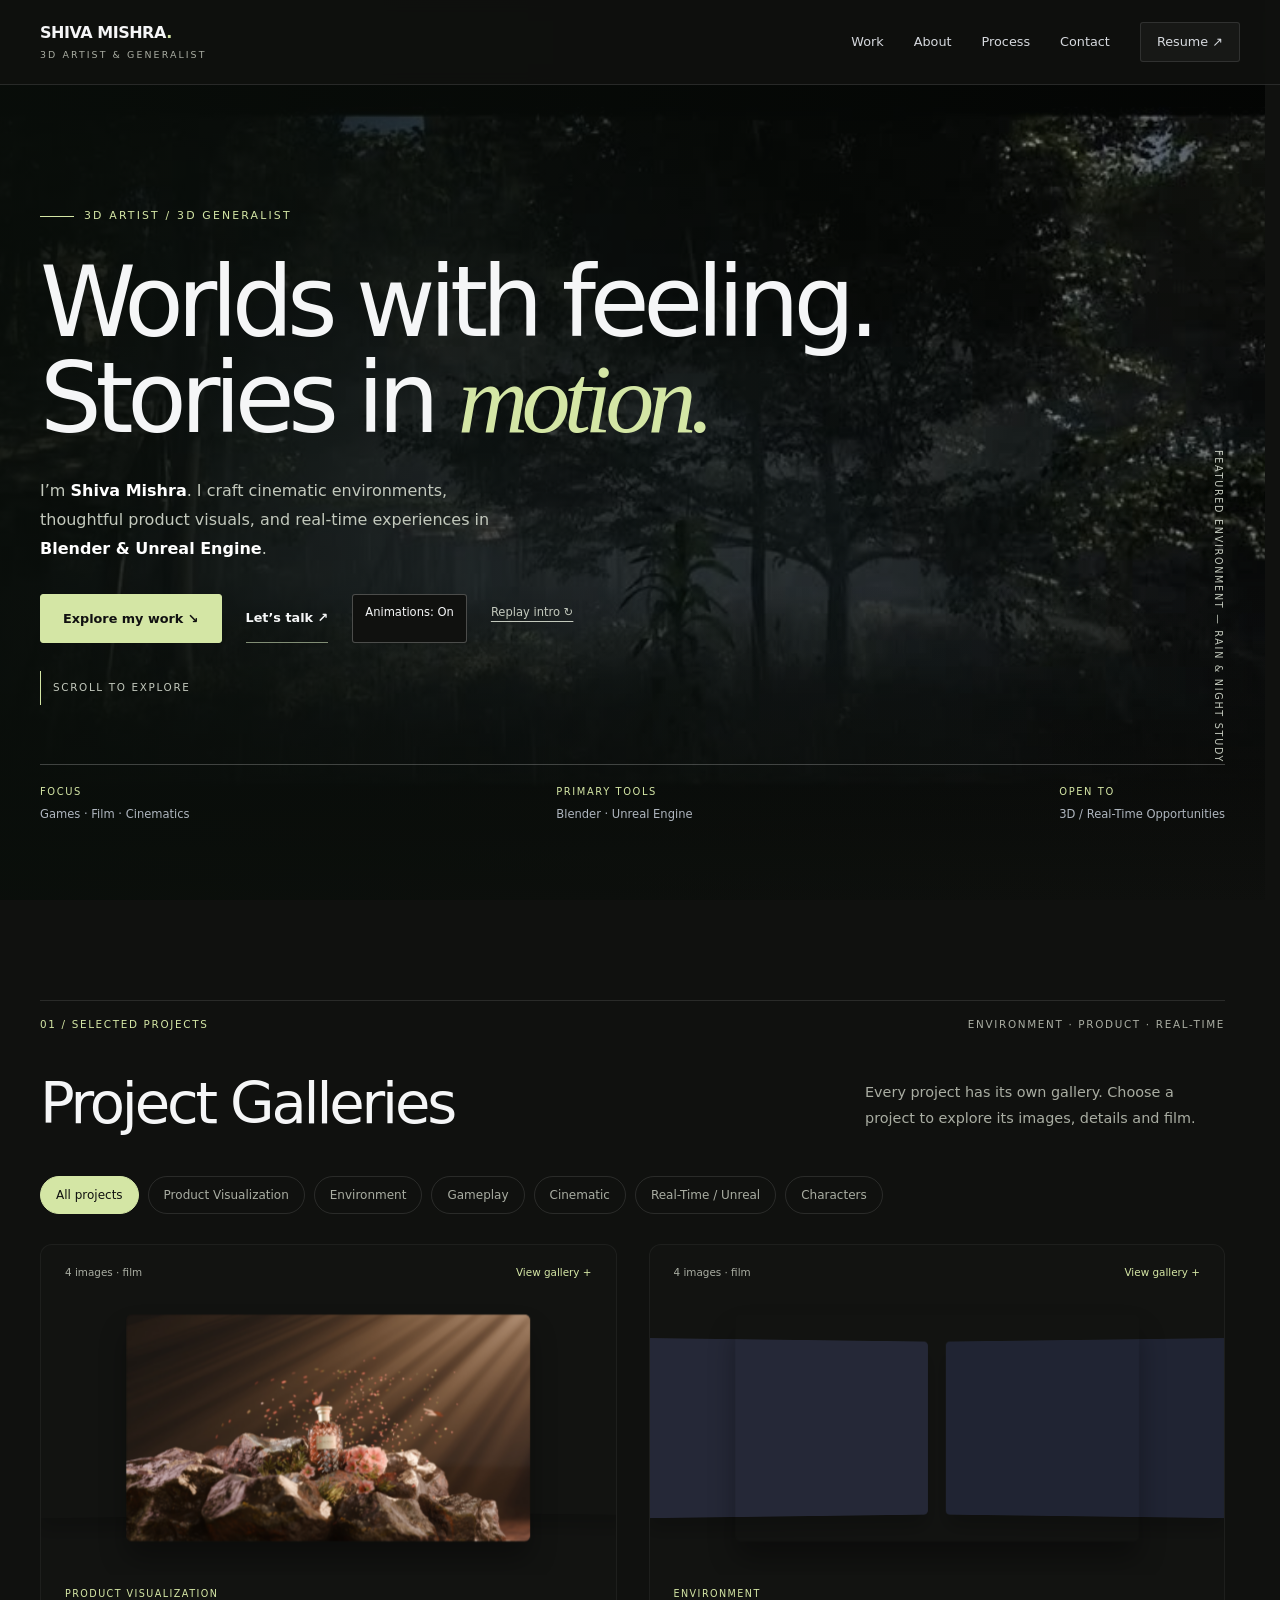
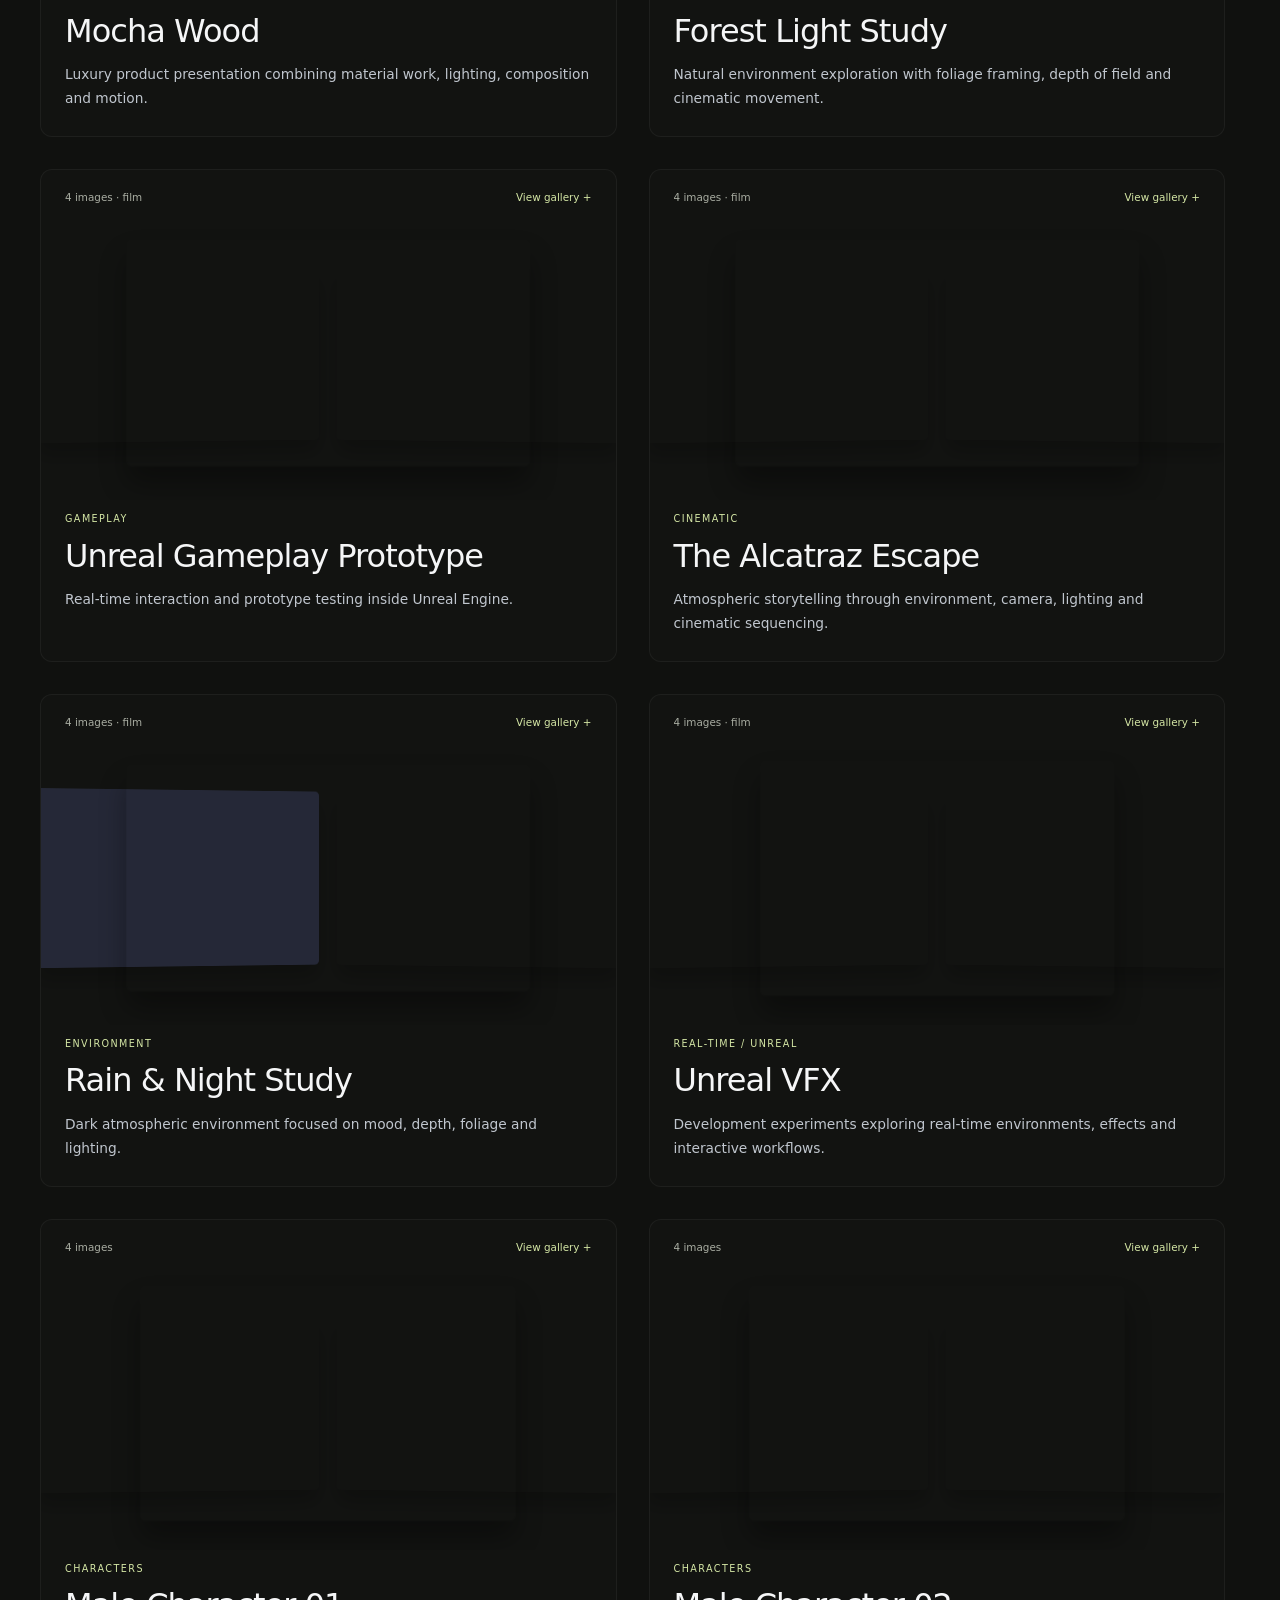
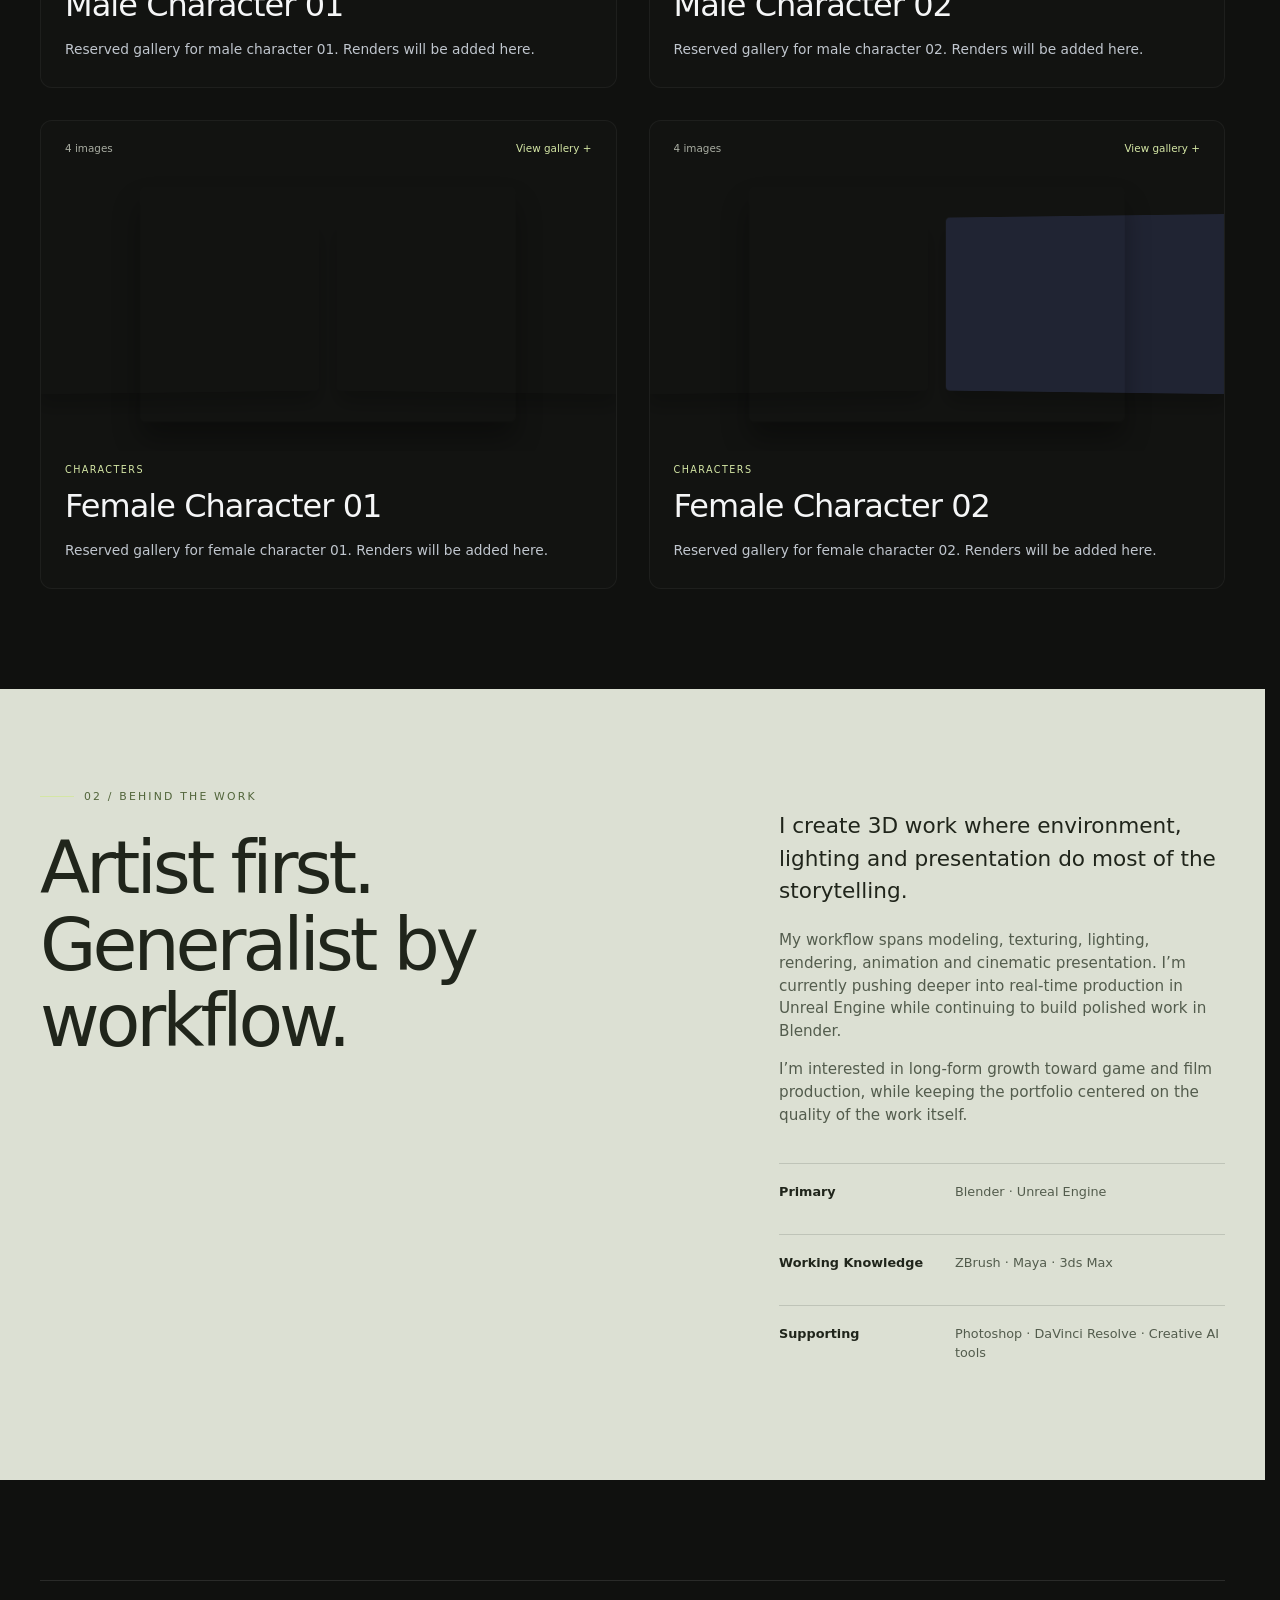
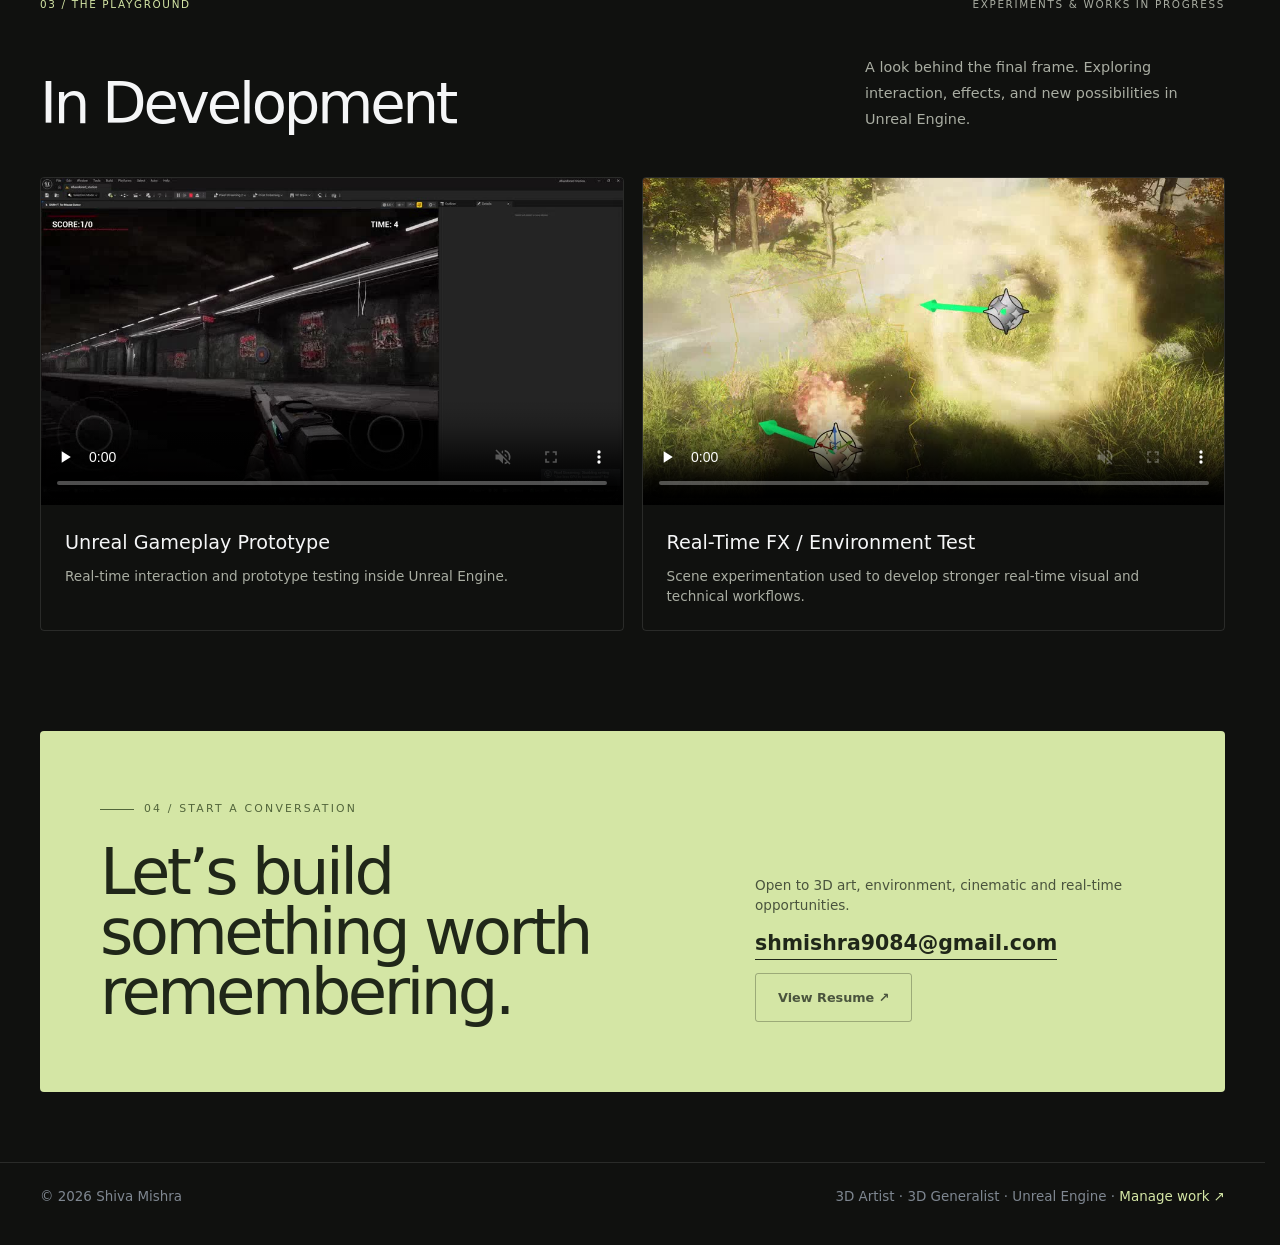
==== index.html @ aa602148 "Open galleries in centered animated overlays with borderless cover flow" ====
<!doctype html>
<html lang="en">
<head>
  <meta charset="utf-8" />
  <meta name="viewport" content="width=device-width, initial-scale=1" />
  <meta name="description" content="Shiva Mishra — 3D Artist & 3D Generalist. Environments, cinematics, product visualization and real-time 3D." />
  <title>Shiva Mishra — 3D Artist & 3D Generalist</title>
  <link rel="stylesheet" href="orbit-carousel.css">
  <link rel="stylesheet" href="portfolio-refinements.css">
  <style>
    :root{
      --bg:#08090b; --panel:#101216; --panel2:#15181d; --text:#f5f6f7; --muted:#9ca4ae;
      --line:rgba(255,255,255,.11); --accent:#d7ff62; --shadow:0 24px 80px rgba(0,0,0,.38);
      --max:1240px;
    }
    *{box-sizing:border-box} html{scroll-behavior:smooth} body{margin:0;background:var(--bg);color:var(--text);font-family:Inter,ui-sans-serif,system-ui,-apple-system,BlinkMacSystemFont,"Segoe UI",sans-serif;line-height:1.5}
    a{color:inherit;text-decoration:none} img,video{display:block;width:100%} button{font:inherit}
    .wrap{width:min(calc(100% - 40px),var(--max));margin-inline:auto}
    .nav{position:fixed;z-index:50;inset:0 0 auto 0;background:linear-gradient(to bottom,rgba(5,6,8,.82),rgba(5,6,8,.15),transparent);backdrop-filter:blur(8px)}
    .nav-inner{height:78px;display:flex;align-items:center;justify-content:space-between}.brand{font-weight:800;letter-spacing:.08em;font-size:.9rem}.brand span{color:var(--accent)}
    .nav-links{display:flex;gap:24px;align-items:center;color:#d6d9de;font-size:.9rem}.nav-links a:hover{color:#fff}.resume-link{padding:10px 14px;border:1px solid var(--line);border-radius:999px;background:rgba(255,255,255,.04)}
    .hero{position:relative;min-height:100svh;display:grid;align-items:end;overflow:hidden;background:#050608}
    .hero video{position:absolute;inset:0;width:100%;height:100%;object-fit:cover;opacity:.72;filter:saturate(.8) contrast(1.08)}
    .hero:after{content:"";position:absolute;inset:0;background:linear-gradient(90deg,rgba(4,5,7,.88) 0%,rgba(4,5,7,.58) 38%,rgba(4,5,7,.14) 72%),linear-gradient(0deg,#08090b 0%,transparent 42%)}
    .hero-content{position:relative;z-index:2;padding:180px 0 86px;max-width:820px}.eyebrow{display:flex;align-items:center;gap:10px;text-transform:uppercase;letter-spacing:.16em;font-size:.78rem;color:#d8dde3}.eyebrow:before{content:"";width:34px;height:1px;background:var(--accent)}
    h1{font-size:clamp(3.2rem,8.2vw,7.6rem);line-height:.88;letter-spacing:-.055em;margin:24px 0 28px;font-weight:850}.hero .sub{font-size:clamp(1.05rem,2vw,1.35rem);max-width:700px;color:#c4c9d0}.hero .sub strong{color:#fff}
    .hero-actions{display:flex;flex-wrap:wrap;gap:12px;margin-top:34px}.btn{display:inline-flex;align-items:center;justify-content:center;gap:10px;padding:13px 17px;border-radius:999px;border:1px solid var(--line);background:rgba(255,255,255,.05);font-weight:650}.btn.primary{background:var(--accent);color:#111;border-color:var(--accent)}
    .hero-meta{display:flex;gap:26px;flex-wrap:wrap;margin-top:40px;color:#aeb5be;font-size:.88rem}.hero-meta b{display:block;color:#fff;font-size:.98rem;margin-bottom:3px}
    section{padding:110px 0}.section-head{display:flex;align-items:end;justify-content:space-between;gap:28px;margin-bottom:34px}.section-head h2{font-size:clamp(2.2rem,5vw,4.2rem);letter-spacing:-.045em;margin:0;line-height:1}.section-head p{max-width:520px;color:var(--muted);margin:0}
    .grid{display:grid;grid-template-columns:repeat(12,1fr);gap:18px}.project{position:relative;overflow:hidden;border-radius:22px;background:var(--panel);border:1px solid var(--line);box-shadow:var(--shadow);min-height:420px}.project.large{grid-column:span 7}.project.small{grid-column:span 5}.project.half{grid-column:span 6}
    .project .media{position:absolute;inset:0}.project .media video,.project .media img{height:100%;object-fit:cover;transition:transform .6s ease,filter .5s ease}.project:hover .media video,.project:hover .media img{transform:scale(1.025)}
    .project:after{content:"";position:absolute;inset:0;background:linear-gradient(0deg,rgba(3,4,6,.94) 0%,rgba(3,4,6,.38) 46%,rgba(3,4,6,.02) 75%)}
    .project-copy{position:absolute;z-index:2;inset:auto 24px 22px}.tag{display:inline-flex;padding:7px 10px;border:1px solid rgba(255,255,255,.2);border-radius:999px;background:rgba(0,0,0,.28);backdrop-filter:blur(8px);font-size:.74rem;text-transform:uppercase;letter-spacing:.1em;color:#e8ebef}.project h3{font-size:clamp(1.5rem,2.6vw,2.2rem);margin:12px 0 5px;letter-spacing:-.03em}.project p{margin:0;color:#c0c6ce;font-size:.92rem;max-width:580px}
    .about{display:grid;grid-template-columns:1.2fr .8fr;gap:70px;align-items:start}.about h2{font-size:clamp(2.7rem,6vw,5.8rem);letter-spacing:-.055em;line-height:.92;margin:0}.about-copy{color:#b7bec7;font-size:1.08rem}.about-copy p:first-child{color:#fff;font-size:1.28rem}
    .tool-groups{margin-top:36px;display:grid;gap:15px}.tool-row{padding:18px 0;border-top:1px solid var(--line);display:grid;grid-template-columns:160px 1fr;gap:16px}.tool-row b{color:#fff}.tool-row span{color:#9da5af}
    .process{background:var(--panel);border-block:1px solid var(--line)}.process-grid{display:grid;grid-template-columns:1fr 1fr;gap:18px}.process-card{border:1px solid var(--line);border-radius:20px;overflow:hidden;background:#0b0d10}.process-card video{aspect-ratio:16/9;object-fit:cover}.process-body{padding:22px}.process-body h3{margin:0 0 8px;font-size:1.35rem}.process-body p{margin:0;color:var(--muted)}
    .contact{padding-bottom:70px}.contact-box{border:1px solid var(--line);border-radius:28px;padding:clamp(28px,6vw,70px);background:radial-gradient(circle at 90% 15%,rgba(215,255,98,.13),transparent 28%),var(--panel);display:grid;grid-template-columns:1.2fr .8fr;gap:40px;align-items:end}.contact h2{font-size:clamp(2.8rem,6vw,5.7rem);letter-spacing:-.055em;line-height:.94;margin:0}.contact-right{display:flex;flex-direction:column;align-items:flex-start;gap:13px;color:#c1c7cf}.email{font-size:clamp(1.1rem,2vw,1.45rem);font-weight:700;color:#fff;border-bottom:1px solid var(--accent)}
    footer{border-top:1px solid var(--line);padding:24px 0 38px;color:#7f8791;font-size:.84rem}.footer-inner{display:flex;justify-content:space-between;gap:20px;flex-wrap:wrap}
    .modal{position:fixed;z-index:100;inset:0;background:rgba(0,0,0,.9);display:none;align-items:center;justify-content:center;padding:26px}.modal.open{display:flex}.modal-shell{width:min(1100px,100%);background:#0b0d10;border:1px solid var(--line);border-radius:20px;overflow:hidden;box-shadow:var(--shadow)}.modal video{max-height:72vh;background:#000}.modal-bar{padding:14px 16px;display:flex;justify-content:space-between;align-items:center}.close{border:0;background:#1a1d22;color:#fff;padding:9px 13px;border-radius:999px;cursor:pointer}
    @media(max-width:900px){.nav-links a:not(.resume-link){display:none}.project.large,.project.small,.project.half{grid-column:span 12}.project{min-height:360px}.about,.contact-box,.process-grid{grid-template-columns:1fr}.tool-row{grid-template-columns:1fr;gap:5px}.hero-content{padding-bottom:62px}.section-head{align-items:start;flex-direction:column}.contact-right{align-items:flex-start}}
    @media(max-width:560px){.wrap{width:min(calc(100% - 24px),var(--max))}.nav-inner{height:66px}.hero-content{padding-top:140px}.hero-actions{flex-direction:column;align-items:stretch}.btn{width:100%}section{padding:82px 0}.project{min-height:320px}.project-copy{inset:auto 18px 18px}.hero-meta{gap:18px}}
    @media(prefers-reduced-motion:reduce){html:not([data-motion="on"]){scroll-behavior:auto}html:not([data-motion="on"]) .project .media video,html:not([data-motion="on"]) .project .media img{transition:none}}

    /* Cinematic portfolio: generous type, framed imagery, quiet detail. */
    :root{--bg:#10110f;--panel:#191b17;--muted:#a9ada2;--accent:#d4e6a5;--max:1320px}
    ::selection{background:var(--accent);color:var(--bg)}
    :focus-visible{outline:2px solid var(--accent);outline-offset:6px}
    section,header{scroll-margin-top:90px}
    .wrap{width:min(calc(100% - 80px),var(--max))}
    .nav{background:rgba(16,17,15,.9);border-bottom:1px solid var(--line)}
    .nav-inner{height:84px}.brand{font-size:1rem;letter-spacing:-.03em}.brand small{display:block;font-size:.59rem;font-weight:400;letter-spacing:.22em;color:var(--muted);margin-top:3px}
    .nav-links{font-size:.8rem;gap:30px}.resume-link{border-radius:3px;padding:9px 16px}
    .hero{min-height:850px;height:100svh;max-height:1150px;align-items:center;background:#151b16}
    .hero>video{opacity:.85;object-position:60% center;filter:saturate(.65)}
    .hero:after{background:linear-gradient(90deg,rgba(9,14,10,.86),rgba(9,14,10,.45) 55%,rgba(9,14,10,.08)),linear-gradient(0deg,rgba(16,17,15,.92),transparent 35%)}
    .hero-content{max-width:var(--max);padding:160px 0 140px}.eyebrow{font-size:.68rem;letter-spacing:.2em;color:var(--accent)}
    h1{font-size:clamp(4rem,7.6vw,7.6rem);font-weight:500;line-height:.99;letter-spacing:-.065em;max-width:960px;margin:30px 0}
    h1 em{font-family:Georgia,serif;font-weight:400;color:var(--accent);letter-spacing:-.065em}
    .hero .sub{font-size:1rem;max-width:450px;line-height:1.8;color:#c3c9bd}
    .hero-actions{margin-top:30px;gap:24px}.btn{border-radius:3px;font-size:.8rem;padding:14px 22px;transition:background .2s,transform .2s}.btn:hover{transform:translateY(-2px);background:#30372a}.btn.primary:hover{background:#e4f4bf}
    .hero-actions .btn:not(.primary){border:0;background:transparent;padding-inline:0;border-bottom:1px solid #818d75;border-radius:0}
    .hero-meta{position:absolute;bottom:28px;left:0;right:0;border-top:1px solid rgba(255,255,255,.22);padding-top:20px;justify-content:space-between;font-size:.72rem}.hero-meta b{font-size:.62rem;text-transform:uppercase;letter-spacing:.16em;font-weight:400;color:var(--accent);margin-bottom:7px}
    .hero-caption{position:absolute;right:40px;top:50%;z-index:2;writing-mode:vertical-rl;font-size:.6rem;letter-spacing:.18em;color:#c3c9bd;text-transform:uppercase}
    .section-label{display:flex;justify-content:space-between;border-top:1px solid var(--line);padding-top:16px;margin-bottom:42px;font-size:.65rem;letter-spacing:.16em;text-transform:uppercase;color:var(--muted)}
    .section-label span:first-child{color:var(--accent)}
    section{padding:100px 0}.section-head{margin-bottom:44px}.section-head h2{font-size:clamp(2.5rem,4.5vw,4.4rem);font-weight:400;letter-spacing:-.055em}.section-head p{max-width:360px;font-size:.9rem;line-height:1.8}
    .grid{gap:42px 24px}.project{min-height:460px;border:0;border-radius:4px;box-shadow:none;cursor:pointer}.project.half{min-height:400px}
    .project:after{background:linear-gradient(0deg,rgba(5,8,5,.94),rgba(5,8,5,.18) 45%,transparent 75%)}
    .project .media img,.project .media video{transition:transform .7s}.project:hover .media img,.project:hover .media video{transform:scale(1.045)}
    .project-copy{inset:auto 28px 26px}.tag{border:0;border-radius:0;padding:0;background:none;backdrop-filter:none;color:var(--accent);font-size:.6rem;letter-spacing:.15em}.project h3{font-weight:450;font-size:1.85rem;margin-top:9px}.project p{font-size:.8rem;line-height:1.7;max-width:440px}
    .project-watch{position:absolute;z-index:3;top:22px;right:22px;display:flex;align-items:center;gap:9px;font-size:.65rem;background:rgba(10,15,10,.65);border:1px solid #ffffff40;padding:9px 13px;border-radius:30px;backdrop-filter:blur(12px)}
    .project:hover .project-watch{background:var(--accent);color:#151b12}
    #about{background:#dce0d3;color:#20251b}#about .eyebrow{color:#52653b}#about .about h2{font-weight:400;font-size:clamp(3rem,5.7vw,5.6rem);line-height:1.05;margin-top:25px}#about .about-copy{color:#535c4d;font-size:.95rem}#about .about-copy p:first-child{color:#20251b;font-size:1.35rem}#about .tool-row{border-color:#20251b26}#about .tool-row b{color:#20251b;font-size:.8rem}#about .tool-row span{color:#535c4d;font-size:.8rem}
    .process{background:var(--bg);border:0}.process-card{border-radius:4px;background:transparent}.process-body{padding:24px}.process-body h3{font-weight:450;font-size:1.2rem}.process-body p{font-size:.85rem}
    .contact{padding-top:0}.contact-box{border-radius:4px;padding:70px 60px;background:var(--accent);color:#202719;border:0}.contact .eyebrow{color:#52653b}.contact .eyebrow:before{background:#52653b}.contact h2{font-weight:400;font-size:clamp(2.6rem,5vw,5rem);margin-top:24px}.contact-right{color:#4a543d;font-size:.85rem}.email{color:#202719;border-bottom-color:#202719;font-size:clamp(1rem,1.6vw,1.3rem);overflow-wrap:anywhere}.contact .btn{border-color:#20271950;background:transparent}.contact .btn:hover{background:#20271910}
    .modal-shell{border-radius:5px}.close{border-radius:3px}.modal-bar{gap:20px}.modal-bar strong{font-size:.85rem}
    @media(max-width:900px){.wrap{width:calc(100% - 40px)}.hero{min-height:820px}.hero-content{padding-top:140px}.hero-caption{right:12px}.hero-meta{gap:20px}.project{min-height:440px}.about{gap:35px}.contact-box{padding:40px}.contact-right{gap:20px}}
    @media(max-width:560px){.nav-inner{height:72px}.nav-links{gap:12px}.nav-links a[href="#work"]{display:block}.nav-links .resume-link{padding:8px 12px}.hero{min-height:850px;max-height:none;height:auto}.hero-content{padding:150px 0 220px}h1{font-size:clamp(3.3rem,14vw,4.8rem)}.hero .sub{font-size:.9rem}.hero-actions{flex-direction:row;align-items:center;gap:18px}.hero-actions .btn{width:auto}.hero-meta{bottom:28px;display:grid;grid-template-columns:1fr 1fr;gap:18px}.hero-meta div:last-child{grid-column:span 2}.hero-caption{display:none}section{padding:70px 0}.section-label{margin-bottom:28px;font-size:.58rem}.project,.project.half{min-height:380px}.project-copy{inset:auto 20px 20px}.project h3{font-size:1.6rem}.project-watch{top:16px;right:16px}.grid{gap:22px}.contact-box{padding:32px 24px}.tool-row{grid-template-columns:1fr}.modal{padding:12px}}
    @media(prefers-reduced-motion:reduce){html:not([data-motion="on"]) *,html:not([data-motion="on"]) *:before,html:not([data-motion="on"]) *:after{scroll-behavior:auto!important;transition:none!important;animation:none!important}}
    .menu-toggle{display:none;background:transparent;border:1px solid var(--line);color:var(--text);padding:9px 13px;border-radius:3px;cursor:pointer;font-size:.75rem}
    .skip-link{position:fixed;top:10px;left:20px;z-index:200;transform:translateY(-160%);background:var(--accent);color:#151b12;padding:12px 18px}.skip-link:focus{transform:translateY(0)}
    .nav-links a[aria-current="location"]{color:var(--accent)}
    @media(max-width:900px){.menu-toggle{display:block}.nav-links{display:none;position:absolute;top:100%;left:0;right:0;background:var(--bg);padding:24px 20px;border-bottom:1px solid var(--line);flex-direction:column;align-items:stretch;gap:0}.nav-links.is-open{display:flex}.nav-links a,.nav-links a:not(.resume-link){display:block;padding:14px 0}.nav-links .resume-link{margin-top:12px;padding:12px;text-align:center}}
    /* Motion uses only opacity and transforms; content remains visible without JavaScript. */
    .project-watch{transition:background .25s,color .25s,transform .25s}
    .project:focus-visible .project-watch{background:var(--accent);color:#151b12}
    .project:focus-visible .media img,.project:focus-visible .media video{transform:scale(1.045)}
    .btn:active{transform:translateY(0) scale(.98)}
    @media(hover:hover) and (prefers-reduced-motion:no-preference){
      .project:hover .project-watch{transform:translateY(-3px)}
      .resume-link{transition:background .2s,border-color .2s}
      .resume-link:hover{background:#d4e6a51a;border-color:var(--accent)}
    }
    @media(prefers-reduced-motion:reduce){
      html:not([data-motion="on"]) .btn:hover,html:not([data-motion="on"]) .btn:active,html:not([data-motion="on"]) .project:hover .media img,html:not([data-motion="on"]) .project:hover .media video,
      html:not([data-motion="on"]) .project:focus-visible .media img,html:not([data-motion="on"]) .project:focus-visible .media video{transform:none}
    }
    .hero-line{display:block}
    .replay-intro{display:none;background:none;border:0;color:#c3c9bd;font:inherit;font-size:.72rem;cursor:pointer;padding:10px 0;text-decoration:underline;text-underline-offset:5px}
    .scroll-cue{display:inline-flex;align-items:center;gap:12px;margin-top:28px;font-size:.65rem;letter-spacing:.16em;text-transform:uppercase;color:#c3c9bd}
    .scroll-track{width:1px;height:34px;overflow:hidden;background:#ffffff30;position:relative}
    .scroll-track:after{content:"";position:absolute;inset:0;background:var(--accent);transform-origin:top}
    @keyframes scroll-flow{0%{transform:translateY(-100%)}60%,100%{transform:translateY(100%)}}
    html[data-motion="on"] .replay-intro.is-ready{display:inline-flex}html[data-motion="on"] .scroll-track:after{animation:scroll-flow 2s cubic-bezier(.65,0,.35,1) infinite}
    @media(max-width:560px){.hero-actions{row-gap:10px}.replay-intro{flex-basis:100%;text-align:left}.hero-content{padding-bottom:240px}}
    .motion-toggle{display:none;border:1px solid #ffffff40;border-radius:3px;background:#10110f;color:var(--text);padding:9px 12px;font:inherit;font-size:.72rem;cursor:pointer}
    .motion-toggle.is-ready{display:inline-flex}
    html[data-motion="off"] *,html[data-motion="off"] *:before,html[data-motion="off"] *:after{animation:none!important;transition:none!important;scroll-behavior:auto!important}
    html[data-motion="off"] .btn:hover,html[data-motion="off"] .btn:active,html[data-motion="off"] .project .media img,html[data-motion="off"] .project .media video{transform:none!important}
    .gallery-view[hidden],#modalVideo[hidden],.gallery-controls[hidden],.media-switch[hidden]{display:none!important}
    .gallery-frame{position:relative;aspect-ratio:16/10;max-height:65vh;background:#050705;overflow:hidden;touch-action:pan-y}
    .gallery-frame>img{height:100%;width:100%;object-fit:contain}
    .gallery-controls{display:flex;align-items:center;justify-content:space-between;gap:12px;padding:12px 16px;font-size:.8rem}
    .gallery-controls button,.media-switch{border:1px solid var(--line);background:#191e15;color:var(--text);border-radius:3px;padding:8px 12px;cursor:pointer}
    .gallery-thumbs{display:flex;gap:9px;overflow-x:auto;padding:0 16px 12px;max-width:100%}
    .gallery-thumbs button{flex-shrink:0;padding:2px;border:2px solid transparent;background:none;cursor:pointer;border-radius:3px}
    .gallery-thumbs button[aria-pressed="true"]{border-color:var(--accent)}
    .gallery-thumbs img{width:64px;height:45px;object-fit:cover}
    .project .media .slide-image{position:absolute;inset:0;height:100%;object-fit:cover}
    .gallery-badge{position:absolute;z-index:3;top:22px;left:22px;border:1px solid #ffffff40;border-radius:30px;background:#10150dbb;padding:8px 12px;font-size:.65rem;pointer-events:none}
    .project-watch{pointer-events:none}.studio-link{color:var(--accent)}
    .modal-bar>div{display:flex;gap:12px}.modal-shell{max-height:95svh;overflow:auto}
    @media(max-width:560px){.gallery-controls{gap:6px;padding:10px;font-size:.7rem}.gallery-controls button{padding:8px}.modal-bar{flex-wrap:wrap}.gallery-badge{left:16px;top:16px}}
    .project-category-filters{display:flex;gap:9px;flex-wrap:wrap;margin:0 0 30px}.project-category-filters[hidden]{display:none}.project-category-filters button{font:inherit;font-size:.75rem;cursor:pointer;background:transparent;color:var(--muted);padding:9px 15px;border:1px solid var(--line);border-radius:30px}.project-category-filters button[aria-pressed="true"]{background:var(--accent);color:var(--bg);border-color:var(--accent)}#work .project[hidden]{display:none!important}
    .project .media.project-preview-media{inset:14px 0 130px}.project-orbit-preview.orbit-stage{height:100%;width:100%;background:none;pointer-events:none;cursor:inherit}.project-orbit-preview .orbit-slide{height:85%;width:59%;border-radius:6px}.project .media .orbit-slide>img{object-fit:contain;transform:none!important}.project-orbit-preview .orbit-slide-caption{font-size:.6rem}.project:after{pointer-events:none}
    @media(max-width:560px){.project .media.project-preview-media{inset:12px 0 140px}.project-orbit-preview .orbit-slide{height:82%;width:60%}}
  </style>
</head>
<body>
  <a class="skip-link" href="#main">Skip to content</a>
  <nav class="nav">
    <div class="wrap nav-inner">
      <a class="brand" href="#top">SHIVA MISHRA<span>.</span><small>3D ARTIST & GENERALIST</small></a>
      <button class="menu-toggle" type="button" aria-expanded="false" aria-controls="navigation">Menu +</button>
      <div class="nav-links" id="navigation">
        <a href="#work">Work</a><a href="#about">About</a><a href="#process">Process</a><a href="#contact">Contact</a>
        <a class="resume-link" href="shiva-mishra-resume.pdf" target="_blank" rel="noopener">Resume ↗</a>
      </div>
    </div>
  </nav>

  <header class="hero" id="top">
    <video autoplay muted loop playsinline poster="assets/projects/environment/rain-night/render-01.jpg"><source src="assets/projects/environment/rain-night/film.mp4" type="video/mp4"></video>
    <div class="wrap hero-content">
      <div class="eyebrow">3D Artist / 3D Generalist</div>
      <h1><span class="hero-line">Worlds with feeling.</span><span class="hero-line">Stories in <em>motion.</em></span></h1>
      <p class="sub">I’m <strong>Shiva Mishra</strong>. I craft cinematic environments, thoughtful product visuals, and real-time experiences in <strong>Blender & Unreal Engine</strong>.</p>
      <div class="hero-actions">
        <a class="btn primary" href="#work">Explore my work ↘</a>
        <a class="btn" href="mailto:shmishra9084@gmail.com">Let’s talk ↗</a>
        <button class="motion-toggle" type="button" aria-pressed="false">Animations: Off</button>
        <button class="replay-intro" type="button" aria-label="Replay introduction animation">Replay intro ↻</button>
      </div>
      <a class="scroll-cue" href="#work"><span class="scroll-track" aria-hidden="true"></span>Scroll to explore</a>
      <div class="hero-meta">
        <div><b>Focus</b>Games · Film · Cinematics</div>
        <div><b>Primary Tools</b>Blender · Unreal Engine</div>
        <div><b>Open To</b>3D / Real-Time Opportunities</div>
      </div>
    </div>
    <span class="hero-caption">Featured environment — Rain & Night Study</span>
  </header>

  <main id="main">
    <section id="work">
      <div class="wrap">
        <div class="section-label"><span>01 / Selected projects</span><span>Environment · Product · Real-time</span></div>
        <div class="section-head"><h2>Project Galleries</h2><p>Every project has its own gallery. Choose a project to explore its images, details and film.</p></div>
        <nav class="project-category-filters" id="workCategoryFilters" aria-label="Filter project galleries" hidden></nav>
        <div class="grid">
          <a class="project small" href="gallery.html?project=project-2">
            <div class="media"><img loading="lazy" decoding="async" src="assets/projects/mocha-wood/render-01.jpg" alt="Mocha Wood perfume — hero product render"></div>
            <div class="project-copy"><span class="tag">Product Visualization</span><h3>Mocha Wood</h3><p>Luxury product presentation combining material work, lighting, composition and motion.</p></div>
          </a>
          <a class="project half" href="gallery.html?project=project-4">
            <div class="media"><img loading="lazy" decoding="async" src="assets/projects/environment/forest/render-01.jpg" alt="Forest Light Study"></div>
            <div class="project-copy"><span class="tag">Environment</span><h3>Forest Light Study</h3><p>Natural environment exploration with foliage framing, depth of field and cinematic movement.</p></div>
          </a>
          <a class="project half" href="gallery.html?project=gameplay-prototype">
            <div class="media"><img loading="lazy" decoding="async" src="assets/projects/gameplay/render-01.jpg" alt="Unreal gameplay prototype screenshot"></div>
            <div class="project-copy"><span class="tag">Gameplay</span><h3>Unreal Gameplay Prototype</h3><p>Real-time interaction and prototype testing inside Unreal Engine.</p></div>
          </a>
          <a class="project large" href="gallery.html?project=project-1">
            <div class="media"><img loading="lazy" decoding="async" src="assets/projects/environment/alcatraz/render-01.jpg" alt="The Alcatraz Escape"></div>
            <div class="project-copy"><span class="tag">Cinematic</span><h3>The Alcatraz Escape</h3><p>Atmospheric storytelling through environment, camera, lighting and cinematic sequencing.</p></div>
          </a>
          <a class="project half" href="gallery.html?project=project-3">
            <div class="media"><img loading="lazy" decoding="async" src="assets/projects/environment/rain-night/render-01.jpg" alt="Rain &amp; Night Study"></div>
            <div class="project-copy"><span class="tag">Environment</span><h3>Rain &amp; Night Study</h3><p>Dark atmospheric environment focused on mood, depth, foliage and lighting.</p></div>
          </a>
          <a class="project small" href="gallery.html?project=project-6">
            <div class="media"><img loading="lazy" decoding="async" src="assets/projects/unreal-vfx/render-01.jpg" alt="Real-Time Scene Tests"></div>
            <div class="project-copy"><span class="tag">Real-Time / Unreal</span><h3>Unreal VFX</h3><p>Development experiments exploring real-time environments, effects and interactive workflows.</p></div>
          </a>
          <a class="project half" href="gallery.html?project=male-character-01">
            <div class="media"><img loading="lazy" decoding="async" src="assets/projects/characters/male-01/render-01.png" alt="Male Character 01 — render slot 01"></div>
            <div class="project-copy"><span class="tag">Characters</span><h3>Male Character 01</h3><p>Reserved gallery for male character 01. Renders will be added here.</p></div>
          </a>
          <a class="project half" href="gallery.html?project=male-character-02">
            <div class="media"><img loading="lazy" decoding="async" src="assets/projects/characters/male-02/render-01.png" alt="Male Character 02 — render slot 01"></div>
            <div class="project-copy"><span class="tag">Characters</span><h3>Male Character 02</h3><p>Reserved gallery for male character 02. Renders will be added here.</p></div>
          </a>
          <a class="project half" href="gallery.html?project=female-character-01">
            <div class="media"><img loading="lazy" decoding="async" src="assets/projects/characters/female-01/render-01.png" alt="Female Character 01 — render slot 01"></div>
            <div class="project-copy"><span class="tag">Characters</span><h3>Female Character 01</h3><p>Reserved gallery for female character 01. Renders will be added here.</p></div>
          </a>
          <a class="project half" href="gallery.html?project=female-character-02">
            <div class="media"><img loading="lazy" decoding="async" src="assets/projects/characters/female-02/render-01.png" alt="Female Character 02 — render slot 01"></div>
            <div class="project-copy"><span class="tag">Characters</span><h3>Female Character 02</h3><p>Reserved gallery for female character 02. Renders will be added here.</p></div>
          </a>
        </div>
      </div>
    </section>

    <section id="about">
      <div class="wrap about">
        <div><div class="eyebrow">02 / Behind the work</div><h2>Artist first. Generalist by workflow.</h2></div>
        <div class="about-copy">
          <p>I create 3D work where environment, lighting and presentation do most of the storytelling.</p>
          <p>My workflow spans modeling, texturing, lighting, rendering, animation and cinematic presentation. I’m currently pushing deeper into real-time production in Unreal Engine while continuing to build polished work in Blender.</p>
          <p>I’m interested in long-form growth toward game and film production, while keeping the portfolio centered on the quality of the work itself.</p>
          <div class="tool-groups">
            <div class="tool-row"><b>Primary</b><span>Blender · Unreal Engine</span></div>
            <div class="tool-row"><b>Working Knowledge</b><span>ZBrush · Maya · 3ds Max</span></div>
            <div class="tool-row"><b>Supporting</b><span>Photoshop · DaVinci Resolve · Creative AI tools</span></div>
          </div>
        </div>
      </div>
    </section>

    <section class="process" id="process">
      <div class="wrap">
        <div class="section-label"><span>03 / The playground</span><span>Experiments & works in progress</span></div><div class="section-head"><h2>In Development</h2><p>A look behind the final frame. Exploring interaction, effects, and new possibilities in Unreal Engine.</p></div>
        <div class="process-grid">
          <article class="process-card"><video preload="none" controls muted playsinline poster="assets/projects/gameplay/render-01.jpg"><source src="assets/projects/gameplay/film.mp4"></video><div class="process-body"><h3>Unreal Gameplay Prototype</h3><p>Real-time interaction and prototype testing inside Unreal Engine.</p></div></article>
          <article class="process-card"><video preload="none" controls muted playsinline poster="assets/projects/unreal-vfx/render-01.jpg"><source src="assets/projects/unreal-vfx/film.mp4"></video><div class="process-body"><h3>Real-Time FX / Environment Test</h3><p>Scene experimentation used to develop stronger real-time visual and technical workflows.</p></div></article>
        </div>
      </div>
    </section>

    <section class="contact" id="contact">
      <div class="wrap contact-box">
        <div><div class="eyebrow">04 / Start a conversation</div><h2>Let’s build something worth remembering.</h2></div>
        <div class="contact-right"><span>Open to 3D art, environment, cinematic and real-time opportunities.</span><a class="email" href="mailto:shmishra9084@gmail.com">shmishra9084@gmail.com</a><a class="btn" href="shiva-mishra-resume.pdf" target="_blank" rel="noopener">View Resume ↗</a></div>
      </div>
    </section>
  </main>

  <footer><div class="wrap footer-inner"><span>© 2026 Shiva Mishra</span><span>3D Artist · 3D Generalist · Unreal Engine · <a class="studio-link" href="admin.html">Manage work ↗</a></span></div></footer>

  <dialog class="project-dialog" id="modal" aria-labelledby="modalTitle">
    <div class="dialog-shell">
      <header class="dialog-header"><div><span id="overlayCategory" class="eyebrow"></span><h2 id="modalTitle"></h2></div><div class="dialog-actions"><button id="overlayFilmToggle" type="button" hidden>Watch film</button><button id="closeModal" type="button" aria-label="Close project gallery">Close ✕</button></div></header>
      <div id="overlayDeck"></div>
      <div id="overlayFilm" class="overlay-film" hidden><video id="modalVideo" controls playsinline preload="none"></video></div>
      <p class="dialog-hint">Drag or swipe to explore · Arrow keys to move · Esc to close</p>
    </div>
  </dialog>
  <script>
    const modal=document.getElementById('modal'), mv=document.getElementById('modalVideo'), mt=document.getElementById('modalTitle');
    const reducedMotion=window.matchMedia('(prefers-reduced-motion: reduce)');
    let motionPreference='system';
    try{const saved=localStorage.getItem('portfolio-motion');if(saved==='on'||saved==='off')motionPreference=saved}catch{}
    function motionEnabled(){return motionPreference==='on'||(motionPreference==='system'&&!reducedMotion.matches)}
    function updateMotionControl(){
      const enabled=motionEnabled();document.documentElement.dataset.motion=enabled?'on':'off';
      motionToggle.textContent='Animations: '+(enabled?'On':'Off');motionToggle.setAttribute('aria-pressed',String(enabled));
    }
    const motionToggle=document.querySelector('.motion-toggle');motionToggle.classList.add('is-ready');updateMotionControl();
    const runningAnimations=new Set();
    function animate(element,frames,options){
      if(!motionEnabled()||!element.animate)return null;
      const animation=element.animate(frames,options);
      runningAnimations.add(animation);
      const clean=()=>runningAnimations.delete(animation);
      animation.finished.then(clean,clean);
      return animation;
    }
    const entranceFrames=[{opacity:0,transform:'translateY(48px)'},{opacity:1,transform:'translateY(0)'}];
    const entranceOptions={duration:1000,easing:'cubic-bezier(.2,.7,.2,1)',fill:'backwards'};
    const introElements=[...document.querySelectorAll('.hero-content > .eyebrow, .hero-line, .hero-content .sub, .hero-actions, .scroll-cue, .hero-meta')];
    function playIntro(){
      introElements.forEach((element,index)=>{
        element.getAnimations().forEach(animation=>animation.cancel());
        const frames=element.matches('.hero-line')?[{opacity:0,transform:'translateY(60px) rotate(2deg)'},{opacity:1,transform:'translateY(0) rotate(0deg)'}]:entranceFrames;
        animate(element,frames,{...entranceOptions,delay:index*140});
      });
    }
    const replayIntro=document.querySelector('.replay-intro');
    replayIntro.classList.add('is-ready');replayIntro.addEventListener('click',playIntro);
    playIntro();
    const revealedElements=new Set();
    const revealObserver=new IntersectionObserver(entries=>{
      entries.forEach(({target,isIntersecting})=>{
        if(!isIntersecting)return;
        const frames=target.matches('.project, .process-card')?[{opacity:0,transform:'translateY(56px) scale(.96)'},{opacity:1,transform:'translateY(0) scale(1)'}]:entranceFrames;
        animate(target,frames,{...entranceOptions,delay:Number(target.dataset.revealDelay||0)});
        revealedElements.add(target);revealObserver.unobserve(target);
      });
    },{threshold:.12});
    document.querySelectorAll('.section-label, .section-head, .project, .about > div, .process-card, .contact-box').forEach(element=>{
      if(element.matches('.project, .process-card')){
        const siblings=[...element.parentElement.children];
        element.dataset.revealDelay=window.innerWidth>900?(siblings.indexOf(element)%2)*180:0;
      }
      revealObserver.observe(element);
    });
    function applyMotionPreference(){
      updateMotionControl();
      if(!motionEnabled())runningAnimations.forEach(animation=>animation.cancel());
      else document.querySelectorAll('.section-label, .section-head, .project, .about > div, .process-card, .contact-box').forEach(element=>{if(!revealedElements.has(element))revealObserver.observe(element)});
      syncMotion();window.dispatchEvent(new Event('portfolio-motion-change'));
    }
    reducedMotion.addEventListener('change',applyMotionPreference);
    motionToggle.addEventListener('click',()=>{
      motionPreference=motionEnabled()?'off':'on';
      try{localStorage.setItem('portfolio-motion',motionPreference)}catch{}
      applyMotionPreference();if(motionEnabled())playIntro();
    });
    const ambientVideos=[...document.querySelectorAll('video[autoplay], video[data-ambient]')];
    const visibleVideos=new Set();
    const videoObserver=new IntersectionObserver(entries=>{entries.forEach(({target,isIntersecting})=>{if(isIntersecting)visibleVideos.add(target);else visibleVideos.delete(target)});syncMotion()},{threshold:.1});
    ambientVideos.forEach(video=>{video.removeAttribute('autoplay');videoObserver.observe(video)});
    function syncMotion(){ambientVideos.forEach(video=>{
      if(!motionEnabled()||document.hidden||modal.classList.contains('open')||!visibleVideos.has(video)){video.pause();return}
      const source=video.querySelector('source[data-src]');if(source){source.src=source.dataset.src;source.removeAttribute('data-src');video.load()}
      video.play().catch(()=>{});
    })}
    syncMotion();reducedMotion.addEventListener('change',syncMotion);document.addEventListener('visibilitychange',syncMotion);
    const menuButton=document.querySelector('.menu-toggle'),navigation=document.getElementById('navigation');
    function closeMenu(){menuButton.setAttribute('aria-expanded','false');menuButton.textContent='Menu +';navigation.classList.remove('is-open')}
    menuButton.addEventListener('click',()=>{const open=menuButton.getAttribute('aria-expanded')!=='true';menuButton.setAttribute('aria-expanded',String(open));menuButton.textContent=open?'Close −':'Menu +';navigation.classList.toggle('is-open',open)});
    navigation.querySelectorAll('a').forEach(link=>link.addEventListener('click',closeMenu));
    document.addEventListener('keydown',e=>{if(e.key==='Escape'&&menuButton.getAttribute('aria-expanded')==='true'){closeMenu();menuButton.focus()}});
    window.portfolioUI={animate,motionEnabled,syncMotion,revealObserver,videoObserver,ambientVideos,visibleVideos};
  </script>
  <script type="module" src="portfolio-gallery.js"></script>
</body>
</html>
---- orbit-carousel.css ----
.orbit-stage{position:relative;width:100%;height:clamp(280px,38vw,470px);perspective:1200px;overflow:hidden;isolation:isolate;touch-action:pan-y;background:radial-gradient(ellipse at 50% 65%,#d4e6a513,transparent 65%);cursor:grab;user-select:none}
.orbit-stage.is-dragging{cursor:grabbing}.orbit-ring{position:absolute;inset:0;transform-style:preserve-3d}
.orbit-slide{position:absolute;left:50%;top:50%;width:56%;height:78%;max-width:640px;padding:0;overflow:hidden;border-radius:12px;border:1px solid #ffffff30;box-shadow:0 24px 50px #0009;background:#0a0c09;color:#fff;cursor:pointer;backface-visibility:hidden;transform-origin:center}
.orbit-slide>img{width:100%;height:100%;object-fit:contain;pointer-events:none;display:block}
.orbit-slide[aria-current=true]{border-color:var(--accent,#d4e6a5);box-shadow:0 0 0 1px #d4e6a530,0 24px 60px #000a}
.orbit-slide-caption{position:absolute;bottom:0;inset-inline:0;text-align:left;padding:28px 16px 12px;background:linear-gradient(transparent,#000c);font-size:.75rem;color:#fff;overflow-wrap:anywhere;pointer-events:none}
.orbit-slide:focus-visible{outline:2px solid var(--accent,#d4e6a5);outline-offset:-5px}
.orbit-caption{text-align:center;max-width:650px;margin:0 auto;padding:10px 20px 24px;min-height:140px}.orbit-caption .tag{color:var(--accent);font-size:.65rem}.orbit-caption h3{font-size:clamp(1.5rem,3vw,2.5rem);font-weight:450;letter-spacing:-.04em;margin:8px 0}.orbit-caption p{font-size:.85rem;color:var(--muted);margin:0}
.orbit-toolbar{display:flex;gap:12px;align-items:center;justify-content:space-between;margin-bottom:22px}.orbit-view-buttons,.orbit-navigation{display:flex;gap:8px;align-items:center}.orbit-toolbar button,.orbit-navigation button{font:inherit;font-size:.75rem;padding:10px 15px;border:1px solid var(--line,#ffffff30);border-radius:30px;background:transparent;color:var(--text,#fff);cursor:pointer}.orbit-toolbar button[aria-pressed=true]{background:var(--accent);color:#151b12;border-color:var(--accent)}
.orbit-navigation{justify-content:center;flex-wrap:wrap;margin:18px 0}.orbit-navigation #workOrbitOpen{background:var(--accent);color:#151b12;border-color:var(--accent)}
.orbit-count{font-size:.75rem;color:var(--muted);font-variant-numeric:tabular-nums;min-width:46px;text-align:center}.orbit-hint{text-align:center;font-size:.65rem;letter-spacing:.12em;text-transform:uppercase;color:var(--muted);margin:14px 0 22px}
#workOrbit{border-block:1px solid var(--line);padding:20px 0;margin-bottom:20px}#work .grid[hidden],#workOrbit[hidden],.orbit-toolbar[hidden]{display:none!important}
#galleryFrame.orbit-stage{aspect-ratio:auto;max-height:none;height:clamp(270px,38vw,440px);background:radial-gradient(ellipse at 50% 60%,#d4e6a514,transparent 70%)}
#galleryFrame.orbit-stage .orbit-slide{width:59%;height:80%}
.preview-frame.orbit-stage{aspect-ratio:auto;height:300px}.preview-frame.orbit-stage .orbit-slide{height:78%;width:58%}
@media(max-width:560px){.orbit-stage{height:300px;perspective:800px}.orbit-slide{width:66%;height:76%;border-radius:8px}.orbit-slide-caption{font-size:.65rem;padding:22px 10px 9px}.orbit-toolbar{align-items:flex-start;gap:10px}.orbit-toolbar>.orbit-hint{display:none}.orbit-view-buttons{gap:6px}.orbit-toolbar button,.orbit-navigation button{padding:9px 12px}.orbit-caption{min-height:160px;padding-inline:10px}.orbit-caption p{font-size:.8rem}#galleryFrame.orbit-stage{height:300px}#galleryFrame.orbit-stage .orbit-slide{width:66%}.preview-frame.orbit-stage{height:260px}}
/* Let pointer hits reach cards behind the ring's transparent plane. */
.orbit-ring{pointer-events:none}
/* Three-card cover flow: one hero render and exactly two tucked side previews. */
.orbit-slide[aria-current=true]{box-shadow:0 30px 80px #000d,0 0 60px #d4e6a51a;border-color:var(--accent,#d4e6a5)}
.project-decks{background:linear-gradient(145deg,#161c20,#101412);border:1px solid var(--line,#ffffff20);border-radius:14px;padding:24px 0;overflow:hidden}
.deck-filters{padding:0 24px}.deck-filter-label{font-size:.62rem;letter-spacing:.18em;text-transform:uppercase;color:var(--muted,#a9ada2);margin:0 0 12px}
.deck-tabs{display:flex;gap:8px;overflow-x:auto;padding:3px 2px 12px;scrollbar-width:thin;scrollbar-color:#64705b transparent;max-width:100%}
.deck-tabs button{flex-shrink:0;border:1px solid #ffffff20;border-radius:7px;padding:9px 14px;background:#ffffff04;color:var(--muted,#b0b7af);font:inherit;font-size:.74rem;cursor:pointer}
.deck-tabs button[aria-selected=true]{color:#182015;border-color:var(--accent,#d4e6a5);background:var(--accent,#d4e6a5)}
.deck-project-tabs{border-bottom:1px solid #ffffff15;padding-bottom:18px}.deck-project-tabs button{font-size:.75rem;border-radius:30px}
.deck-meta{display:grid;grid-template-columns:repeat(3,minmax(0,1fr));gap:18px;text-align:left;max-width:860px;margin:18px auto 0;padding:20px 24px;border-top:1px solid #ffffff20}
.deck-meta div{min-width:0}.deck-meta dt{font-size:.58rem;letter-spacing:.15em;text-transform:uppercase;color:var(--accent,#d4e6a5);margin-bottom:7px}.deck-meta dd{font-size:.8rem;line-height:1.7;color:var(--muted,#b0b7af);margin:0;overflow-wrap:anywhere}
.deck-render-label{font-size:.63rem;text-transform:uppercase;letter-spacing:.12em;color:var(--accent,#d4e6a5);margin:0 0 6px}.project-decks .orbit-caption{max-width:860px;min-height:115px;padding-bottom:0}.deck-meta:empty{display:none}.deck-empty{text-align:center;padding:60px 20px;color:var(--muted)}
@media(max-width:560px){.deck-filters{padding-inline:14px}.deck-tabs button{padding:9px 12px}.deck-meta{grid-template-columns:1fr;gap:14px;margin-top:16px;padding:18px}.project-decks{border-radius:8px}.project-decks .orbit-caption{min-height:130px}}
.orbit-slide,.orbit-slide[aria-current=true]{border:0;background:transparent;border-radius:6px;max-width:none;box-shadow:0 22px 42px #0005}
.orbit-slide>img{object-fit:fill}.orbit-slide-caption{display:none}
---- portfolio-refinements.css ----
/* Equal project columns and image-led cards, independent of legacy size classes. */
html{scrollbar-gutter:stable}
#work .grid{grid-template-columns:repeat(2,minmax(0,1fr));gap:32px;align-items:stretch}
#work .project.large,#work .project.small,#work .project.half{grid-column:auto;min-height:0;display:flex;flex-direction:column;border-radius:12px;background:#ffffff03;border:1px solid #ffffff0c;box-shadow:none;overflow:hidden}
#work .project:after{display:none}
#work .project .media.project-preview-media{position:relative;inset:auto;height:clamp(220px,23vw,310px);flex:none}
#work .project .project-copy{position:static;inset:auto;padding:12px 24px 26px;flex:1;display:flex;flex-direction:column}
#work .project h3{font-size:clamp(1.5rem,2.5vw,2rem);line-height:1.2;margin:10px 0 12px}
#work .project p{font-size:.86rem;line-height:1.75;max-width:none}
.project-card-bar{display:flex;justify-content:space-between;align-items:center;gap:16px;padding:20px 24px 0;font-size:.7rem}
#work .project-card-bar .gallery-badge,#work .project-card-bar .project-watch{position:static;inset:auto;border:0;border-radius:0;background:transparent;padding:0;backdrop-filter:none;color:var(--muted);transform:none;pointer-events:none}
#work .project-card-bar .project-watch{color:var(--accent)}
#work .project:hover{border-color:#d4e6a535}
#work .project .project-orbit-preview.orbit-stage{height:100%;background:none}
#work .project .orbit-slide{border:0!important;background:transparent;box-shadow:0 16px 26px #0005;border-radius:5px;max-width:none}
#work .project .orbit-slide>img{object-fit:fill;transform:none!important}
#work .orbit-slide-caption{display:none}
/* Native dialog keeps the page behind the gallery inert and preserves keyboard focus. */
dialog.project-dialog{position:fixed;inset:0;margin:auto;width:min(1160px,calc(100vw - 64px));max-width:none;max-height:92svh;padding:0;border:0;border-radius:18px;background:transparent;color:var(--text);overflow:visible;box-shadow:0 32px 120px #0008}
dialog.project-dialog:not([open]){display:none}
dialog.project-dialog::backdrop{background:#030605c9;backdrop-filter:blur(12px);animation:gallery-backdrop-in .35s ease-out}
@keyframes gallery-backdrop-in{from{background:#03060500;backdrop-filter:blur(0)}to{background:#030605c9;backdrop-filter:blur(12px)}}
html[data-motion="off"] dialog.project-dialog::backdrop{animation:none}
.dialog-shell{background:#131916f5;border:1px solid #ffffff16;border-radius:18px;max-height:92svh;overflow-y:auto;overscroll-behavior:contain;scrollbar-width:thin}
.dialog-header{display:flex;justify-content:space-between;align-items:center;gap:24px;padding:24px 30px 4px}
.dialog-header h2{font-size:clamp(1.3rem,2.5vw,2rem);font-weight:500;letter-spacing:-.035em;margin:8px 0}
.dialog-header .eyebrow{font-size:.6rem}.dialog-header .eyebrow:before{display:none}
.dialog-actions{display:flex;align-items:center;gap:10px;flex:none}
.dialog-actions button{font:inherit;font-size:.75rem;background:#ffffff05;border:1px solid #ffffff25;border-radius:30px;color:var(--text);padding:10px 15px;cursor:pointer}
.dialog-actions [hidden],.overlay-film[hidden]{display:none!important}
#overlayDeck{border:0;background:none;border-radius:0;padding:0 0 14px;overflow:hidden}
#overlayDeck .deck-filters{display:none}
#overlayDeck .orbit-stage{height:clamp(240px,43svh,450px);background:none}
#overlayDeck .orbit-caption{min-height:0;padding:0 28px}
#overlayDeck .orbit-caption h3,#overlayDeck .orbit-caption>p,#overlayDeck .orbit-caption>.tag{display:none}
#overlayDeck .deck-render-label{text-align:center;margin:0 0 16px}
#overlayDeck .deck-meta{padding:18px 24px 0;margin-top:0;max-width:900px}
#overlayDeck .orbit-navigation{margin:18px 0 0}
#overlayDeck .orbit-hint{display:none}
#overlayDeck .orbit-slide{border:0;border-radius:6px;background:transparent;box-shadow:0 24px 42px #0005;max-width:none}
#overlayDeck .orbit-slide>img{object-fit:fill}
#overlayDeck .orbit-slide-caption{display:none}
.dialog-hint{text-align:center;font-size:.65rem;color:var(--muted);margin:8px 24px 22px}
.overlay-film{padding:24px 30px}.overlay-film video{width:100%;display:block;max-height:65svh;border-radius:7px;background:transparent}
.project-dialog.is-focused #overlayDeck .deck-meta{display:none}.project-dialog.is-focused #overlayDeck .orbit-stage{height:65svh}
@media(max-width:900px){#work .grid{grid-template-columns:1fr 1fr;gap:24px}#work .project .media.project-preview-media{height:240px}.project-card-bar{padding:18px 20px 0}#work .project .project-copy{padding:10px 20px 24px}}
@media(max-width:640px){#work .grid{grid-template-columns:1fr;gap:24px}#work .project .media.project-preview-media{height:260px}dialog.project-dialog{width:calc(100vw - 20px);max-height:94svh;border-radius:12px}.dialog-shell{max-height:94svh;border-radius:12px}.dialog-header{padding:18px 16px 0;align-items:start;gap:12px}.dialog-actions{gap:7px;flex-wrap:wrap;justify-content:end;max-width:170px}.dialog-actions button{padding:9px 11px;font-size:.68rem}#overlayDeck .orbit-stage{height:310px}#overlayDeck .deck-meta{grid-template-columns:1fr;padding:14px 20px 0;gap:12px}#overlayDeck .orbit-navigation{padding:0 12px;gap:7px}#overlayDeck .orbit-navigation button{font-size:.7rem}.dialog-hint{margin:14px 16px 20px;font-size:.58rem}.overlay-film{padding:18px 14px}.project-dialog.is-focused #overlayDeck .orbit-stage{height:56svh}}
.dialog-header{position:sticky;top:0;z-index:50;background:#131916f5;padding-bottom:10px}
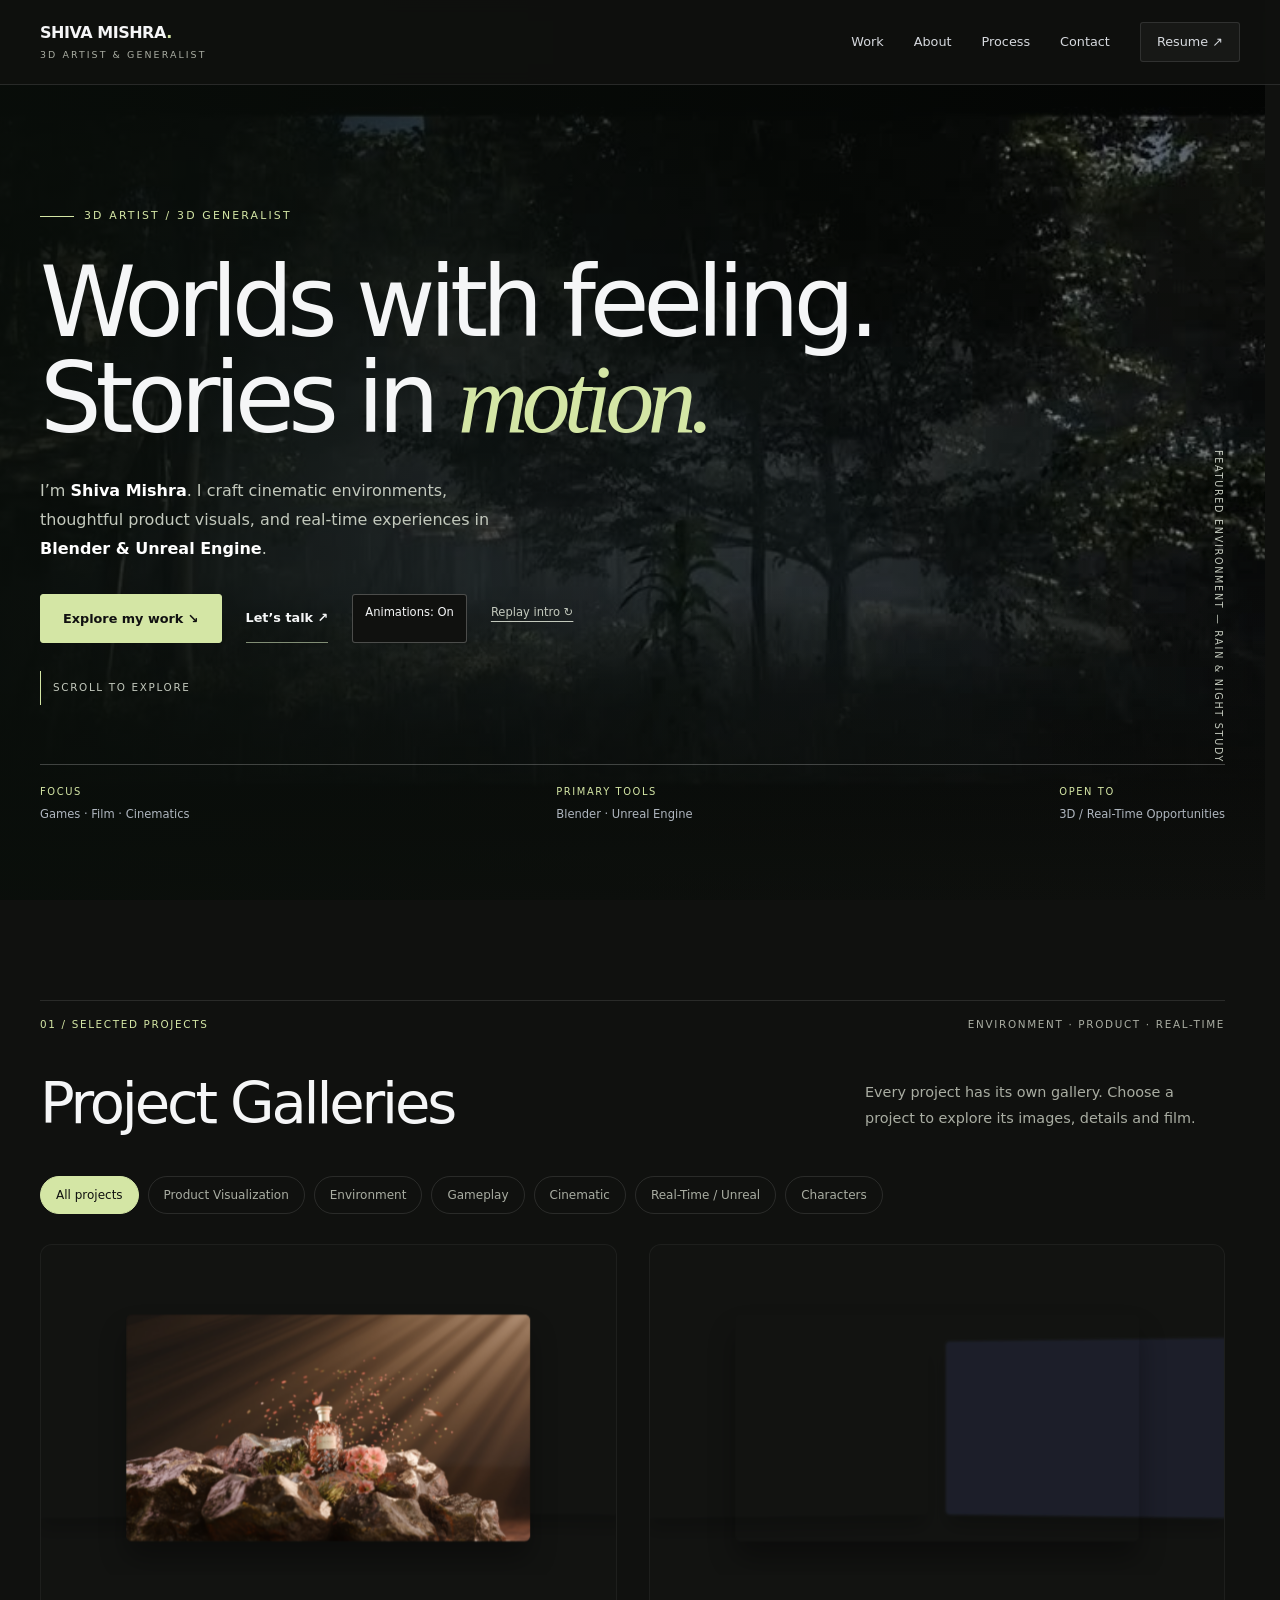
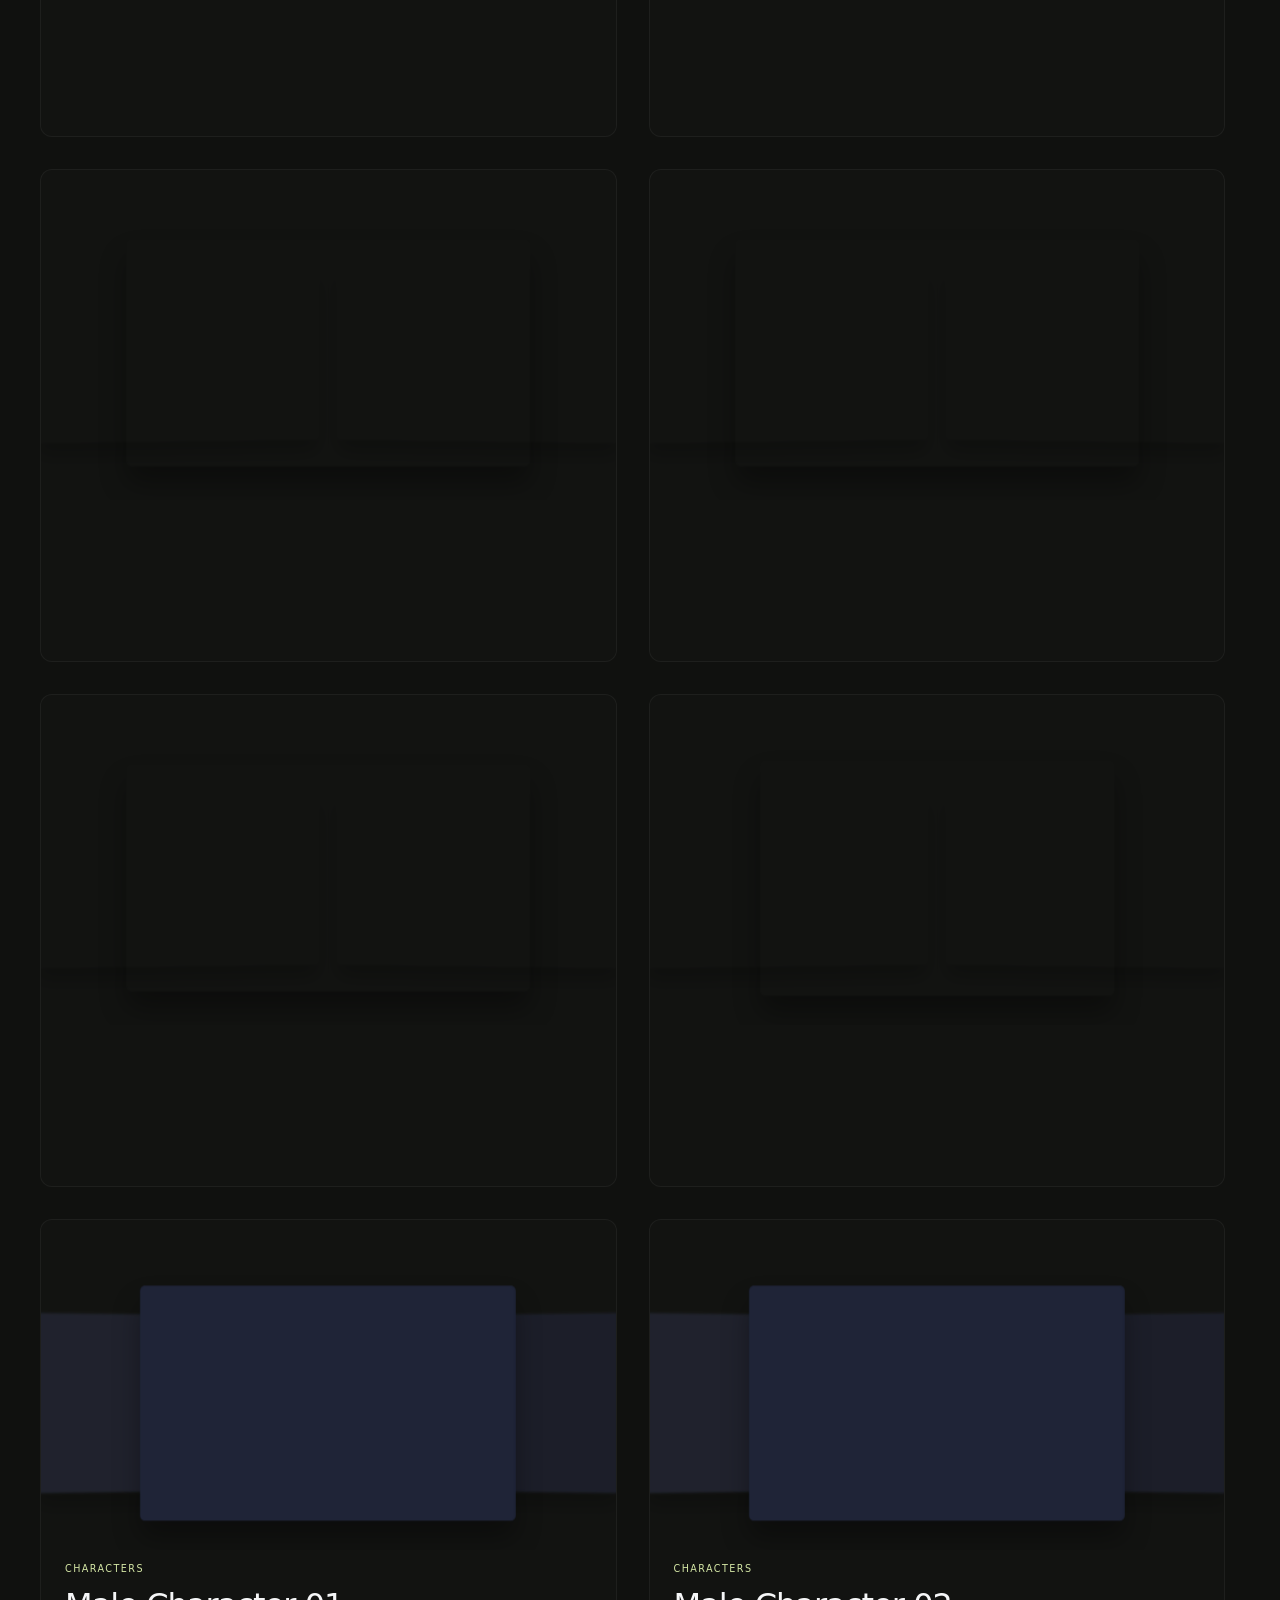
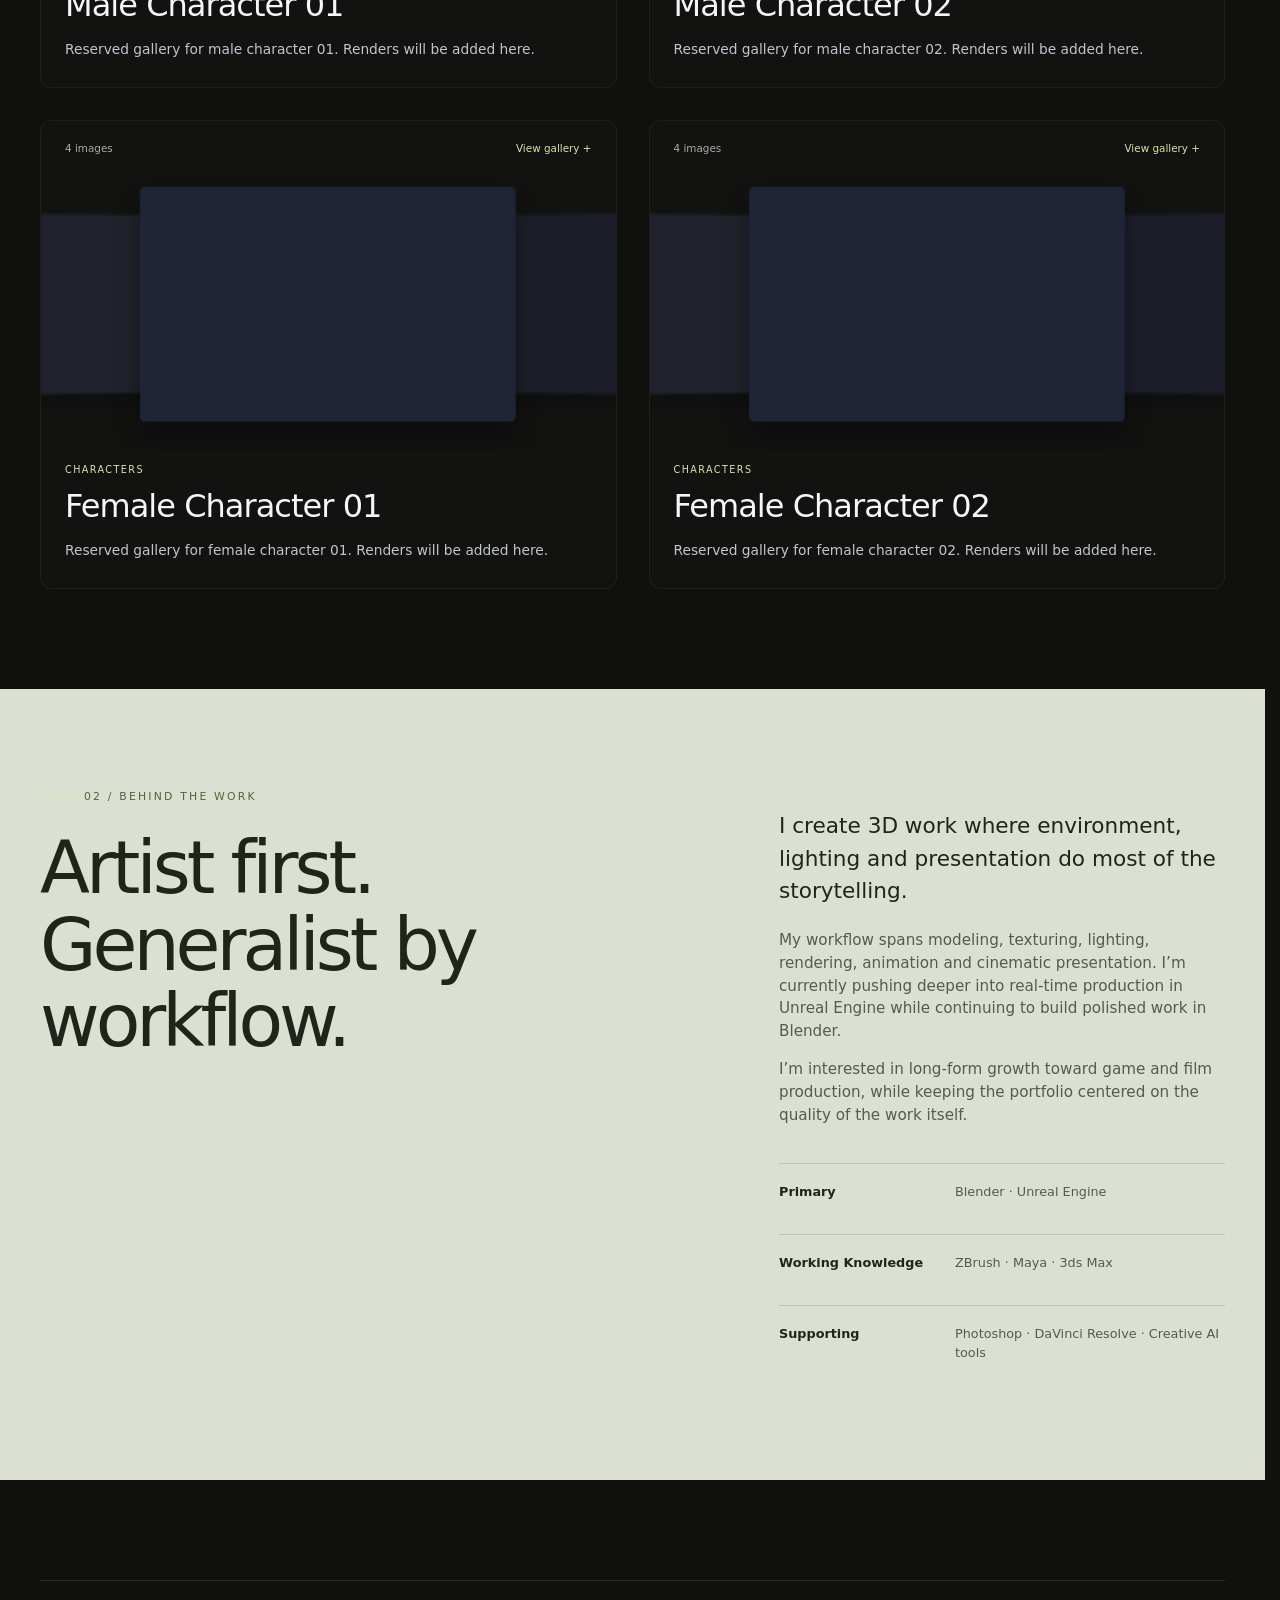
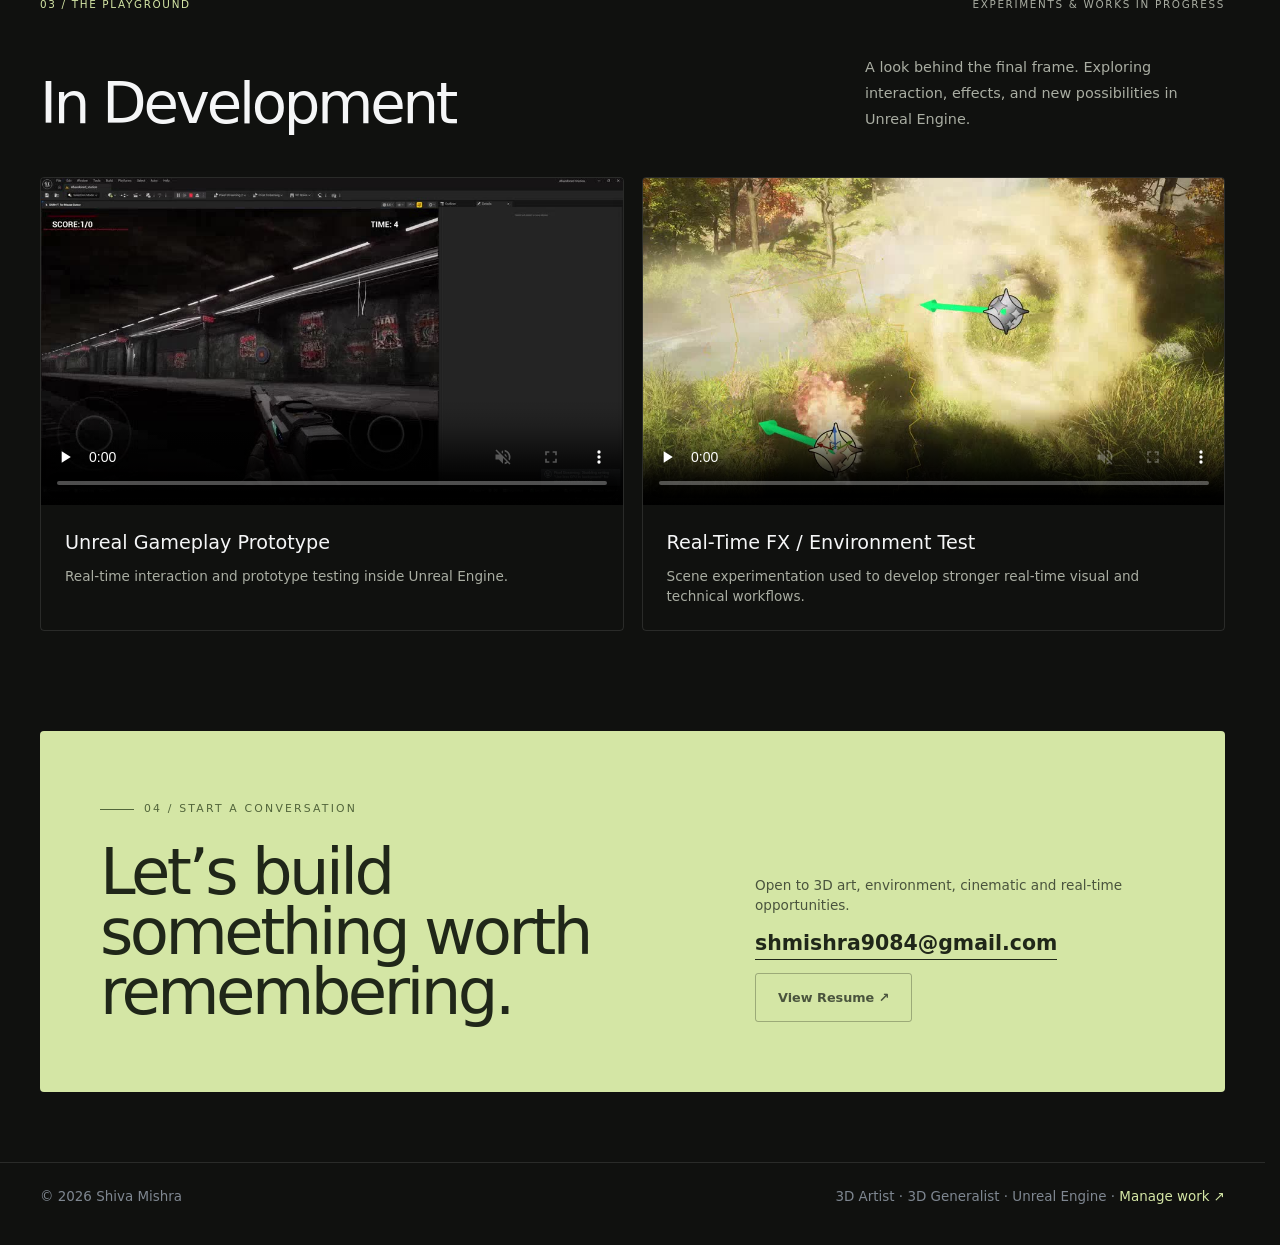
==== commit 84da14d2: "Fix disabled gallery motion and expose in-dialog animation controls" ====
--- a/index.html
+++ b/index.html
@@ -5,8 +5,8 @@
   <meta name="viewport" content="width=device-width, initial-scale=1" />
   <meta name="description" content="Shiva Mishra — 3D Artist & 3D Generalist. Environments, cinematics, product visualization and real-time 3D." />
   <title>Shiva Mishra — 3D Artist & 3D Generalist</title>
-  <link rel="stylesheet" href="orbit-carousel.css">
-  <link rel="stylesheet" href="portfolio-refinements.css">
+  <link rel="stylesheet" href="orbit-carousel.css?v=20261102-motion-controls-1">
+  <link rel="stylesheet" href="portfolio-refinements.css?v=20261102-motion-controls-1">
   <style>
     :root{
       --bg:#08090b; --panel:#101216; --panel2:#15181d; --text:#f5f6f7; --muted:#9ca4ae;
@@ -250,7 +250,8 @@
 
   <dialog class="project-dialog" id="modal" aria-labelledby="modalTitle">
     <div class="dialog-shell">
-      <header class="dialog-header"><div><span id="overlayCategory" class="eyebrow"></span><h2 id="modalTitle"></h2></div><div class="dialog-actions"><button id="overlayFilmToggle" type="button" hidden>Watch film</button><button id="closeModal" type="button" aria-label="Close project gallery">Close ✕</button></div></header>
+      <header class="dialog-header"><div><span id="overlayCategory" class="eyebrow"></span><h2 id="modalTitle"></h2></div><div class="dialog-actions"><button id="overlayMotionToggle" type="button" aria-pressed="false">Enable animation</button><button id="overlayFilmToggle" type="button" hidden>Watch film</button><button id="closeModal" type="button" aria-label="Close project gallery">Close ✕</button></div></header>
+      <p id="overlayMotionNotice" class="motion-notice" role="status" hidden>Smooth animation is off for this browser. Choose “Enable animation” or “Auto-rotate” to turn it on.</p>
       <div id="overlayDeck"></div>
       <div id="overlayFilm" class="overlay-film" hidden><video id="modalVideo" controls playsinline preload="none"></video></div>
       <p class="dialog-hint">Drag or swipe to explore · Arrow keys to move · Esc to close</p>
@@ -312,11 +313,12 @@
       syncMotion();window.dispatchEvent(new Event('portfolio-motion-change'));
     }
     reducedMotion.addEventListener('change',applyMotionPreference);
-    motionToggle.addEventListener('click',()=>{
-      motionPreference=motionEnabled()?'off':'on';
-      try{localStorage.setItem('portfolio-motion',motionPreference)}catch{}
-      applyMotionPreference();if(motionEnabled())playIntro();
-    });
+    function setMotionPreference(preference){
+      if(!['on','off','system'].includes(preference))return;
+      motionPreference=preference;try{localStorage.setItem('portfolio-motion',preference)}catch{}
+      applyMotionPreference();
+    }
+    motionToggle.addEventListener('click',()=>{setMotionPreference(motionEnabled()?'off':'on');if(motionEnabled())playIntro()});
     const ambientVideos=[...document.querySelectorAll('video[autoplay], video[data-ambient]')];
     const visibleVideos=new Set();
     const videoObserver=new IntersectionObserver(entries=>{entries.forEach(({target,isIntersecting})=>{if(isIntersecting)visibleVideos.add(target);else visibleVideos.delete(target)});syncMotion()},{threshold:.1});
@@ -332,8 +334,8 @@
     menuButton.addEventListener('click',()=>{const open=menuButton.getAttribute('aria-expanded')!=='true';menuButton.setAttribute('aria-expanded',String(open));menuButton.textContent=open?'Close −':'Menu +';navigation.classList.toggle('is-open',open)});
     navigation.querySelectorAll('a').forEach(link=>link.addEventListener('click',closeMenu));
     document.addEventListener('keydown',e=>{if(e.key==='Escape'&&menuButton.getAttribute('aria-expanded')==='true'){closeMenu();menuButton.focus()}});
-    window.portfolioUI={animate,motionEnabled,syncMotion,revealObserver,videoObserver,ambientVideos,visibleVideos};
+    window.portfolioUI={animate,motionEnabled,setMotionPreference,syncMotion,revealObserver,videoObserver,ambientVideos,visibleVideos};
   </script>
-  <script type="module" src="portfolio-gallery.js"></script>
+  <script type="module" src="portfolio-gallery.js?v=20261102-motion-controls-1"></script>
 </body>
 </html>
--- a/portfolio-refinements.css
+++ b/portfolio-refinements.css
@@ -46,3 +46,10 @@
 @media(max-width:900px){#work .grid{grid-template-columns:1fr 1fr;gap:24px}#work .project .media.project-preview-media{height:240px}.project-card-bar{padding:18px 20px 0}#work .project .project-copy{padding:10px 20px 24px}}
 @media(max-width:640px){#work .grid{grid-template-columns:1fr;gap:24px}#work .project .media.project-preview-media{height:260px}dialog.project-dialog{width:calc(100vw - 20px);max-height:94svh;border-radius:12px}.dialog-shell{max-height:94svh;border-radius:12px}.dialog-header{padding:18px 16px 0;align-items:start;gap:12px}.dialog-actions{gap:7px;flex-wrap:wrap;justify-content:end;max-width:170px}.dialog-actions button{padding:9px 11px;font-size:.68rem}#overlayDeck .orbit-stage{height:310px}#overlayDeck .deck-meta{grid-template-columns:1fr;padding:14px 20px 0;gap:12px}#overlayDeck .orbit-navigation{padding:0 12px;gap:7px}#overlayDeck .orbit-navigation button{font-size:.7rem}.dialog-hint{margin:14px 16px 20px;font-size:.58rem}.overlay-film{padding:18px 14px}.project-dialog.is-focused #overlayDeck .orbit-stage{height:56svh}}
 .dialog-header{position:sticky;top:0;z-index:50;background:#131916f5;padding-bottom:10px}
+/* The reference keeps the incoming render sharp while the old centre recedes. */
+#overlayDeck .orbit-stage{background:radial-gradient(ellipse at 50% 65%,#6a58ad12,transparent 68%)}
+#overlayDeck .orbit-slide{box-shadow:0 26px 55px #0006}
+.dialog-actions #overlayMotionToggle[data-enabled="false"]{background:var(--accent);color:#15200f;border-color:var(--accent)}
+.motion-notice{margin:12px 30px 0;padding:12px 16px;border-radius:8px;background:#d4e6a510;color:var(--accent);font-size:.8rem}
+.motion-notice[hidden]{display:none}
+@media(max-width:640px){.motion-notice{margin:12px 16px 0;font-size:.72rem}.dialog-actions{max-width:185px}}
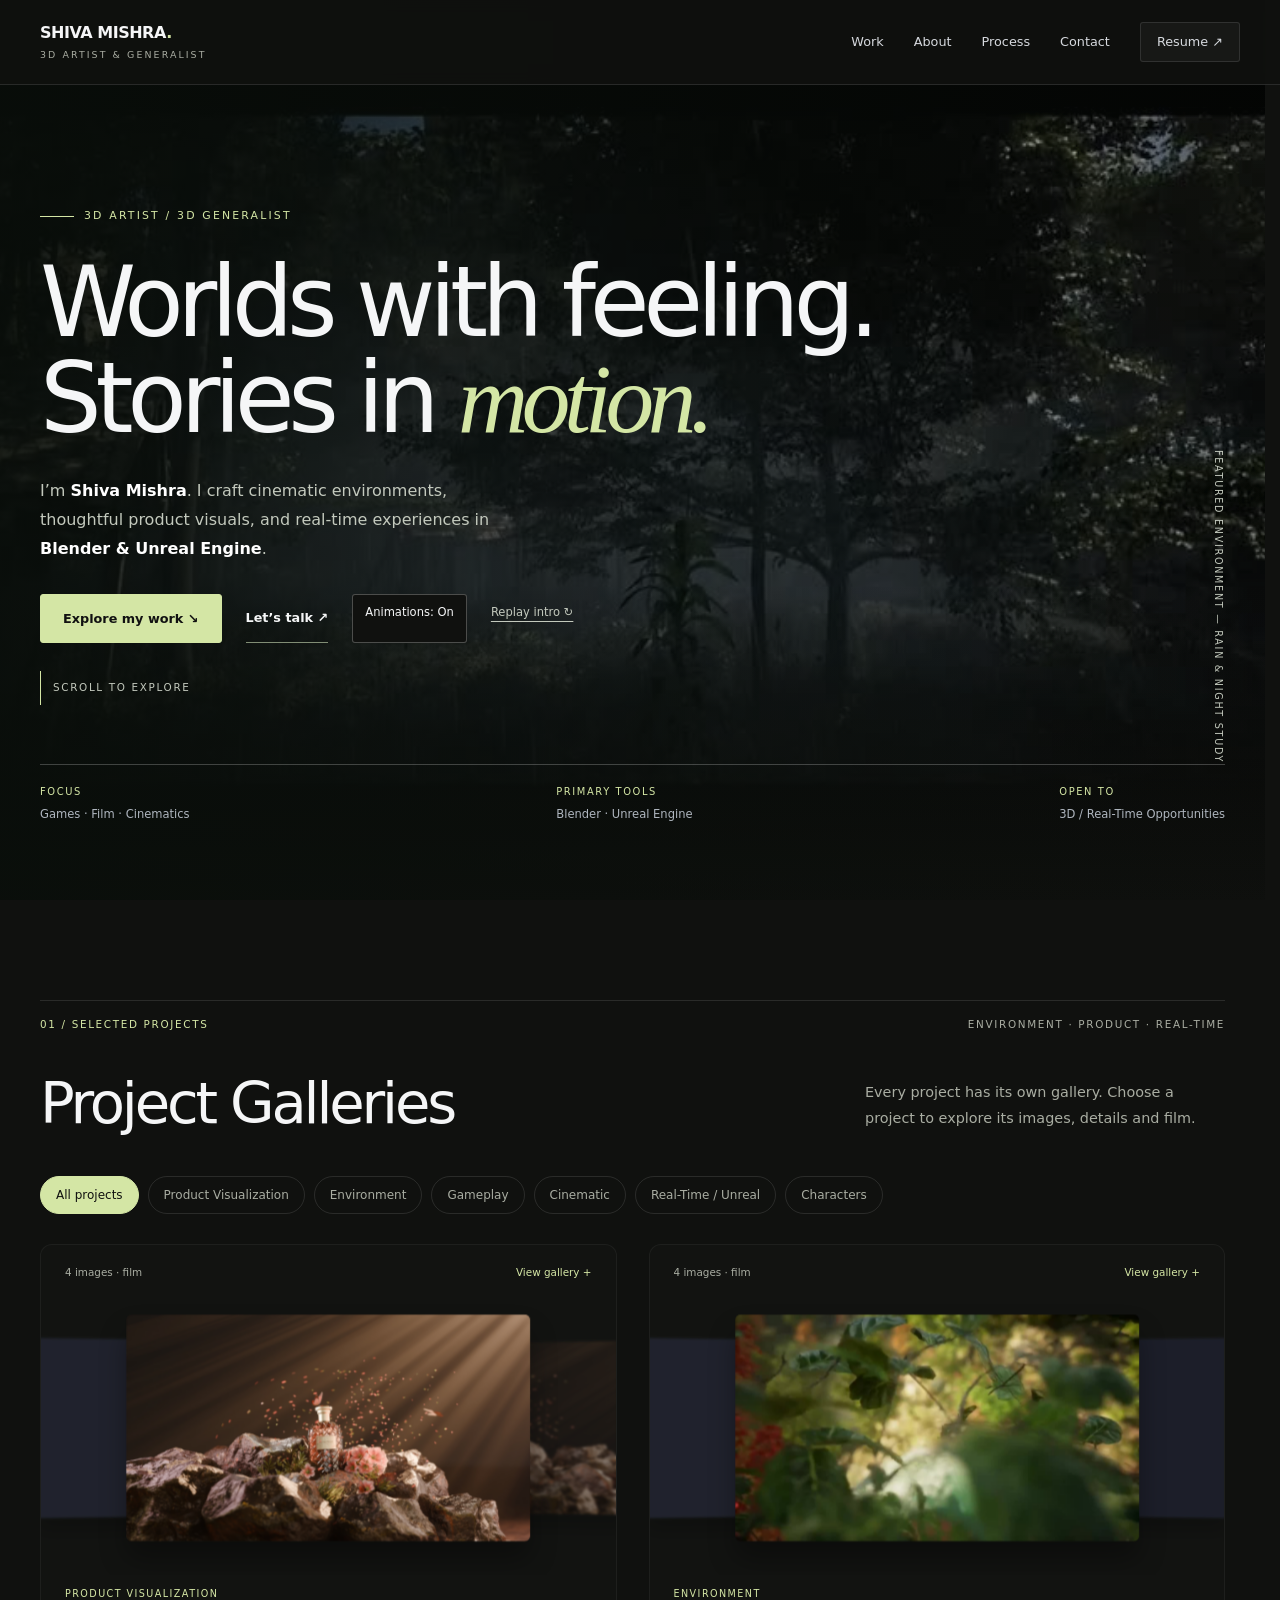
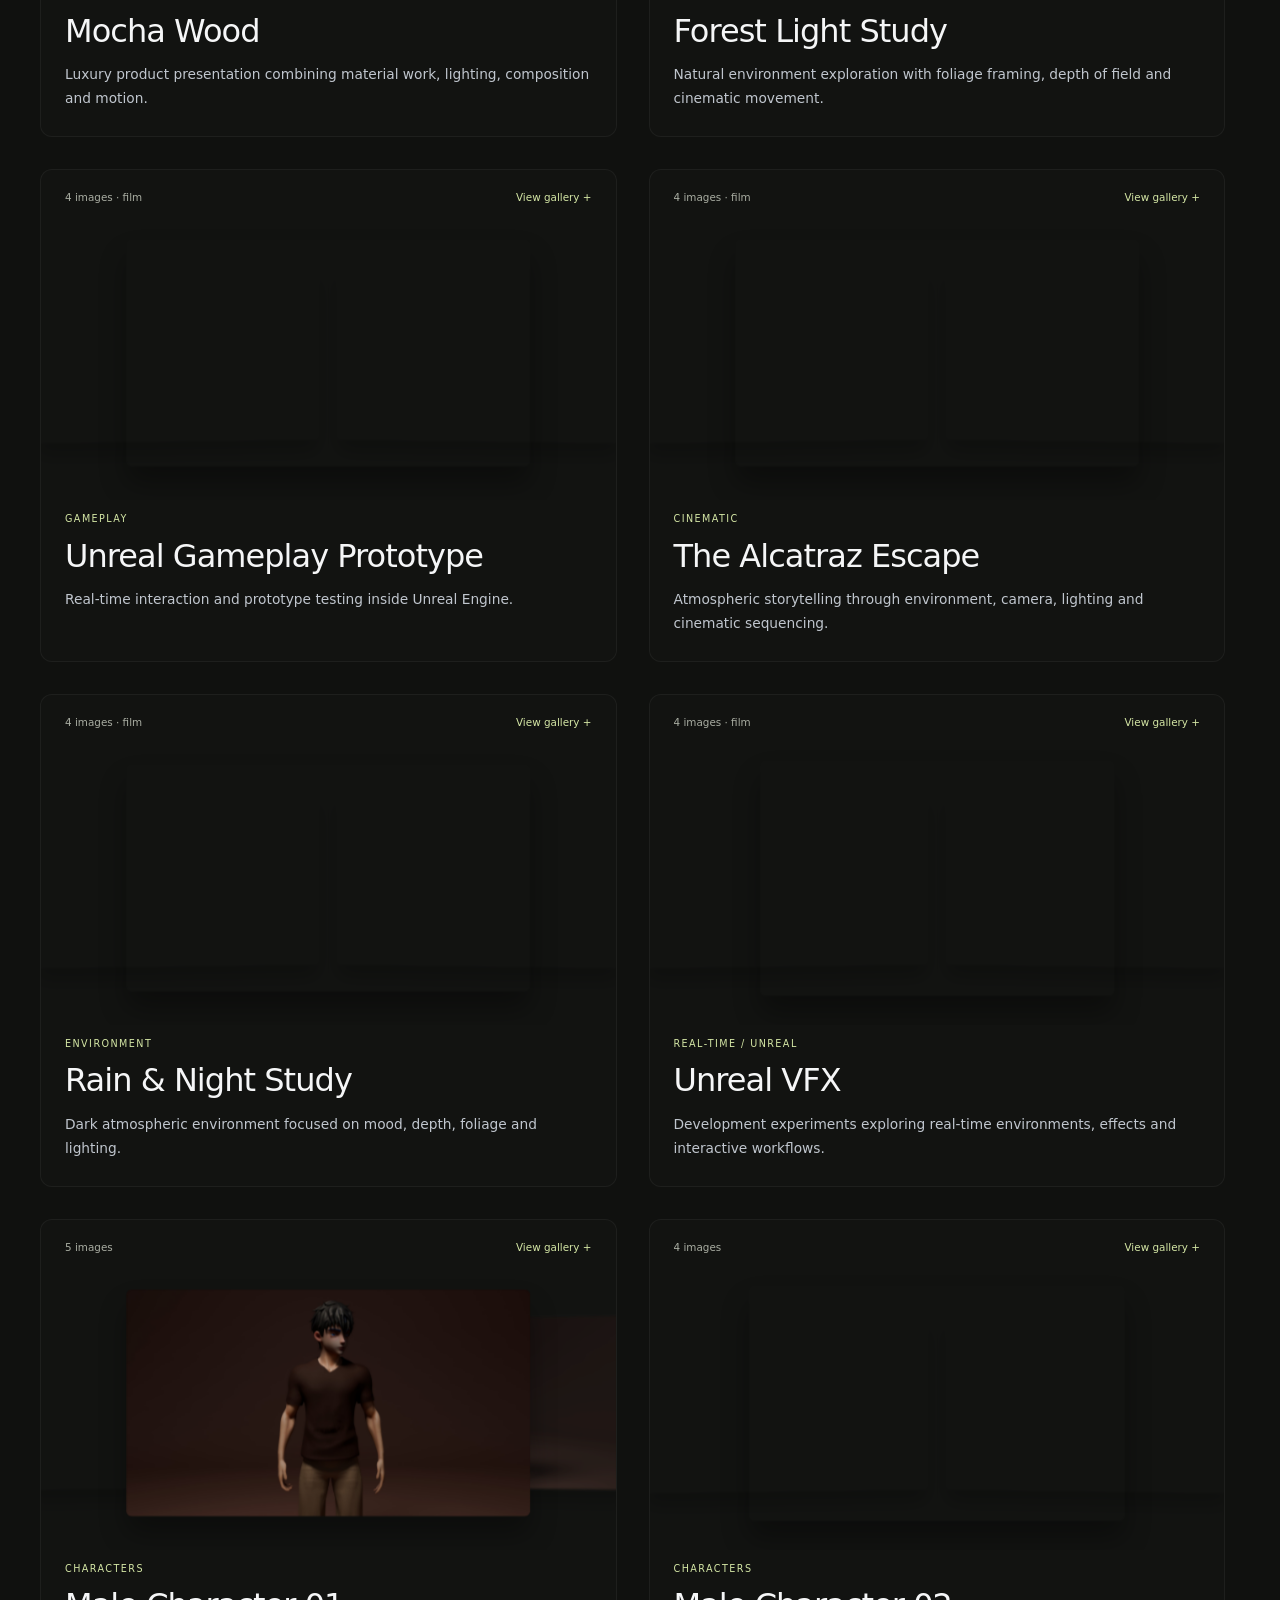
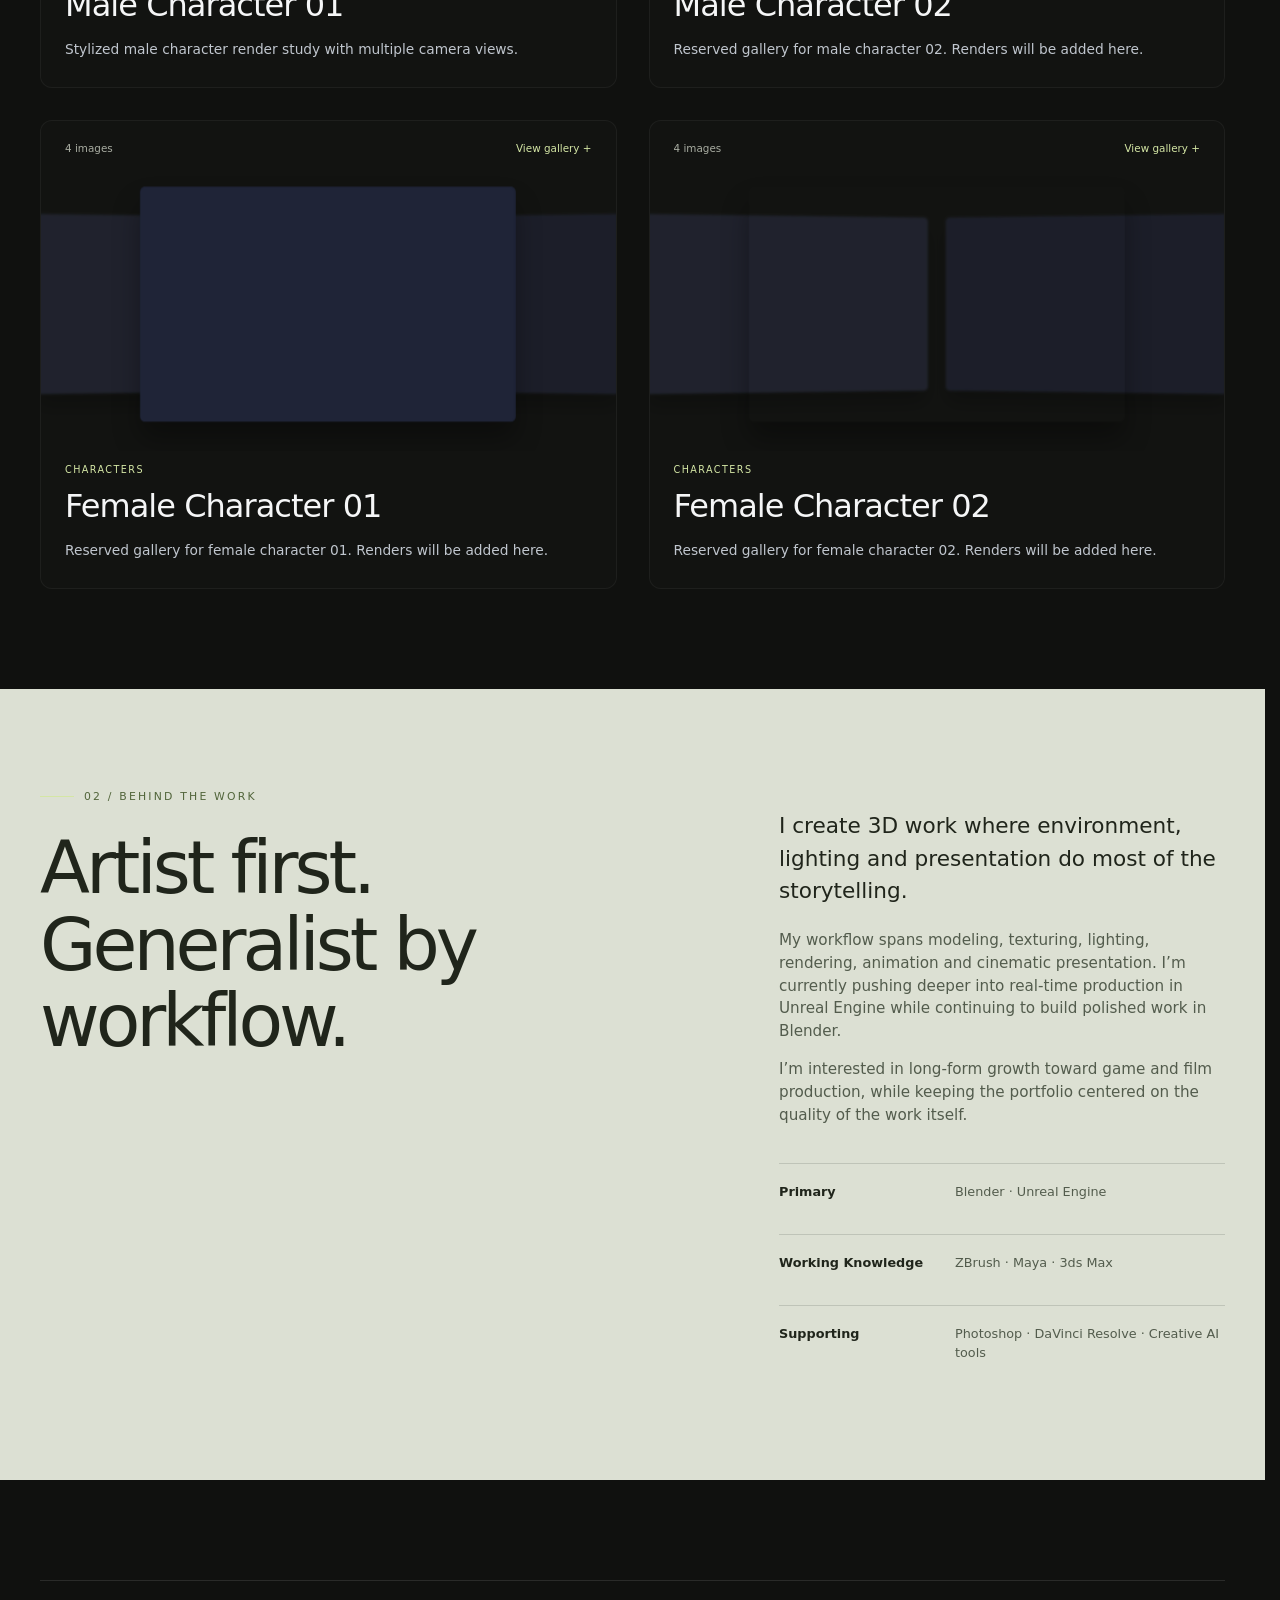
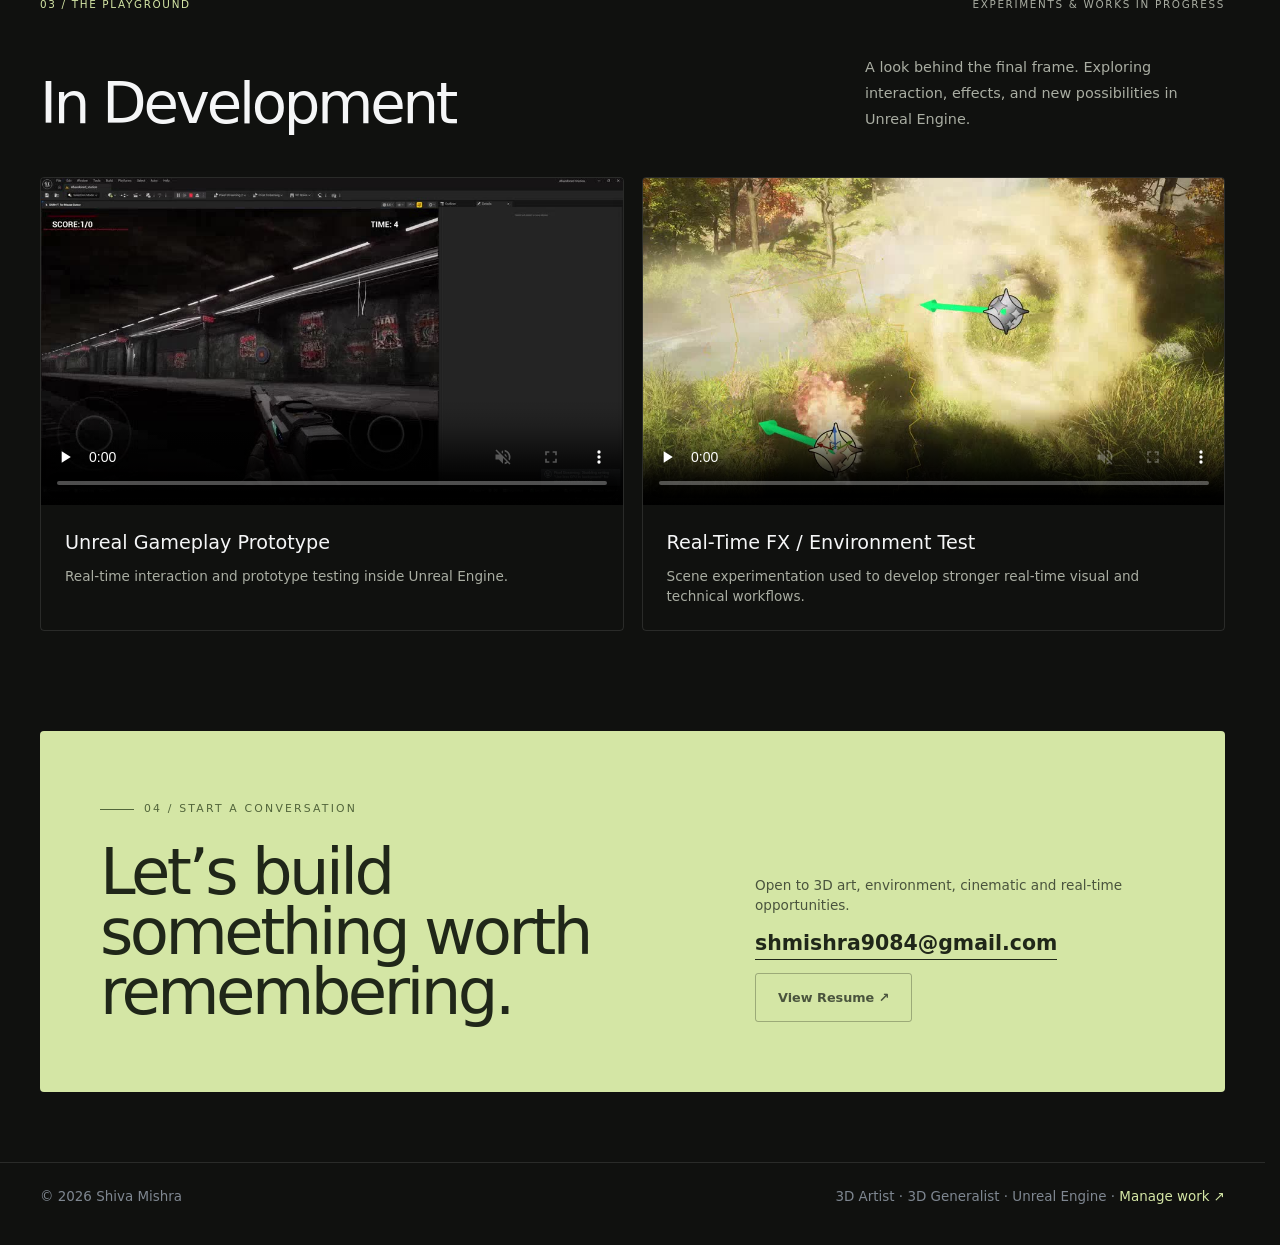
==== commit 0b719a0a: "Fix character JPEG paths and register all five uploaded renders" ====
--- a/index.html
+++ b/index.html
@@ -193,8 +193,8 @@
             <div class="project-copy"><span class="tag">Real-Time / Unreal</span><h3>Unreal VFX</h3><p>Development experiments exploring real-time environments, effects and interactive workflows.</p></div>
           </a>
           <a class="project half" href="gallery.html?project=male-character-01">
-            <div class="media"><img loading="lazy" decoding="async" src="assets/projects/characters/male-01/render-01.png" alt="Male Character 01 — render slot 01"></div>
-            <div class="project-copy"><span class="tag">Characters</span><h3>Male Character 01</h3><p>Reserved gallery for male character 01. Renders will be added here.</p></div>
+            <div class="media"><img loading="lazy" decoding="async" src="assets/projects/characters/male-01/render-01.jpg" alt="Male Character 01 — character render 01"></div>
+            <div class="project-copy"><span class="tag">Characters</span><h3>Male Character 01</h3><p>Stylized male character render study with multiple camera views.</p></div>
           </a>
           <a class="project half" href="gallery.html?project=male-character-02">
             <div class="media"><img loading="lazy" decoding="async" src="assets/projects/characters/male-02/render-01.png" alt="Male Character 02 — render slot 01"></div>
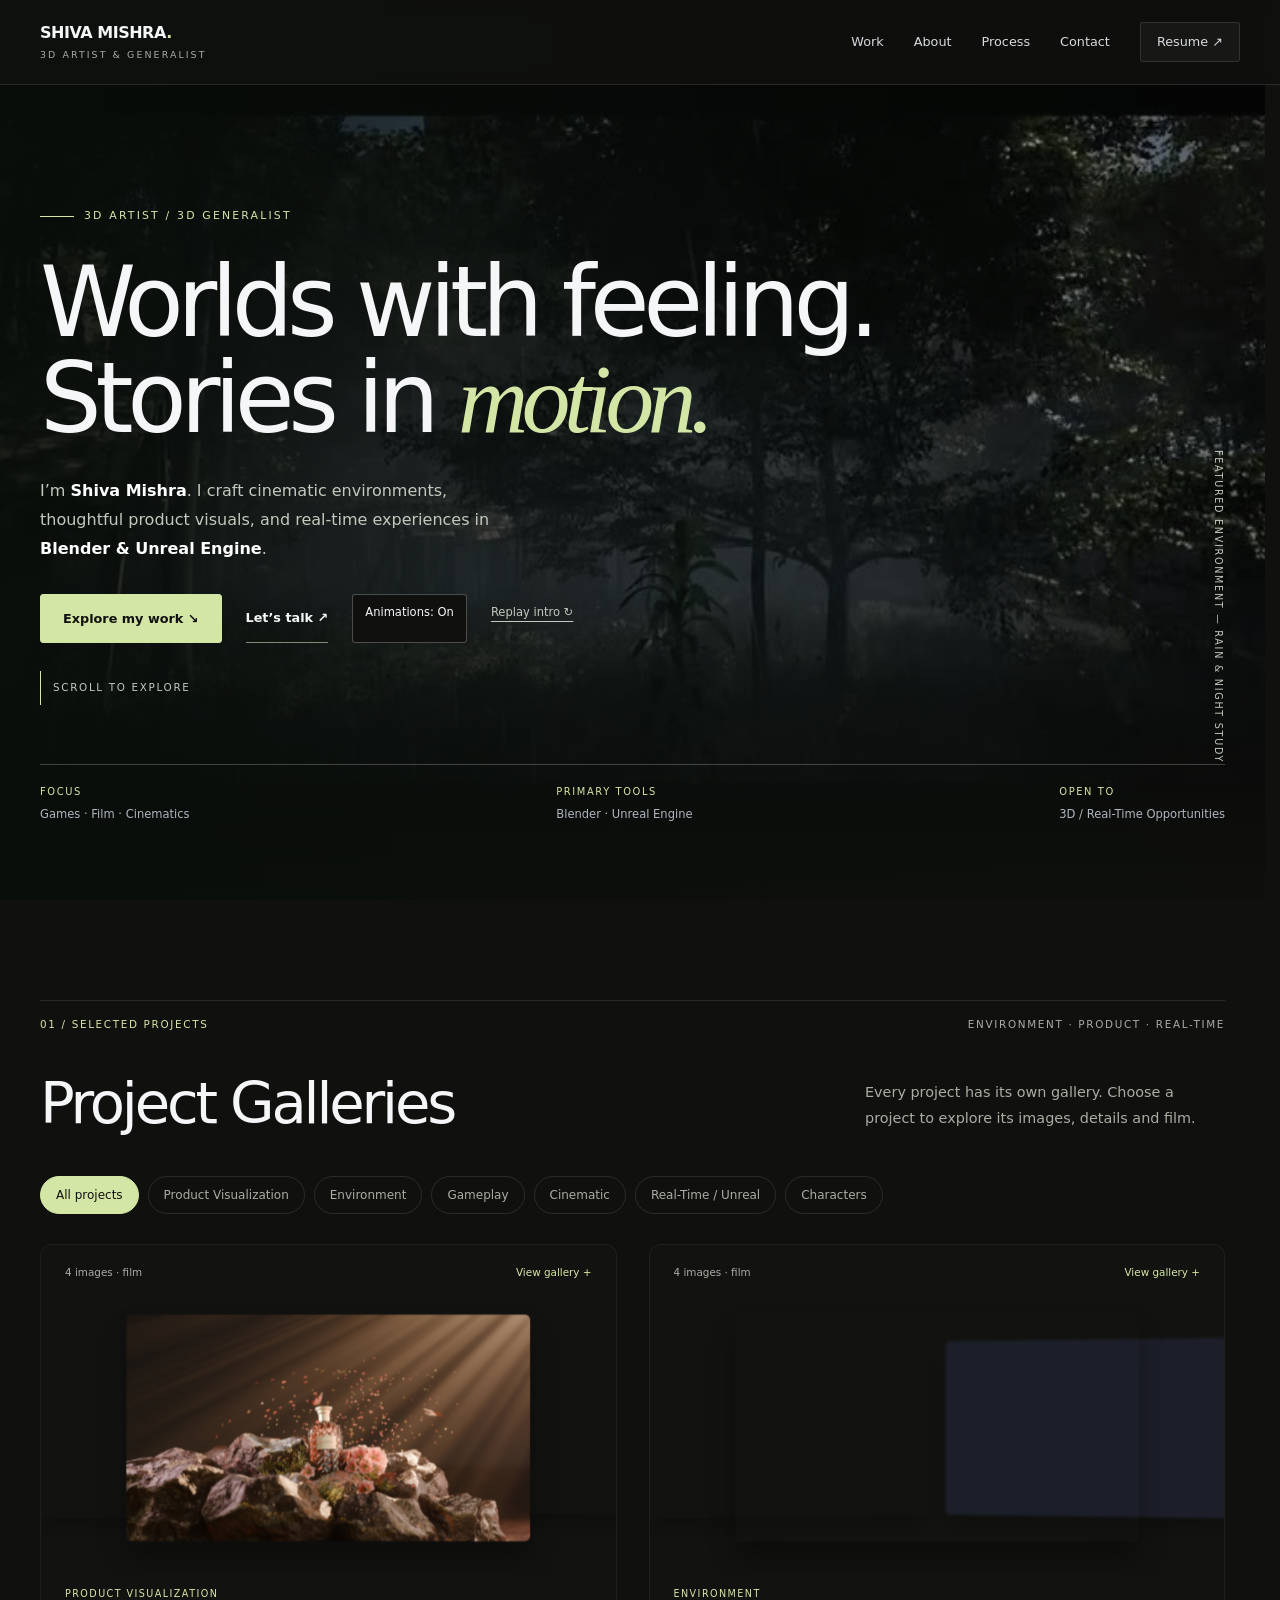
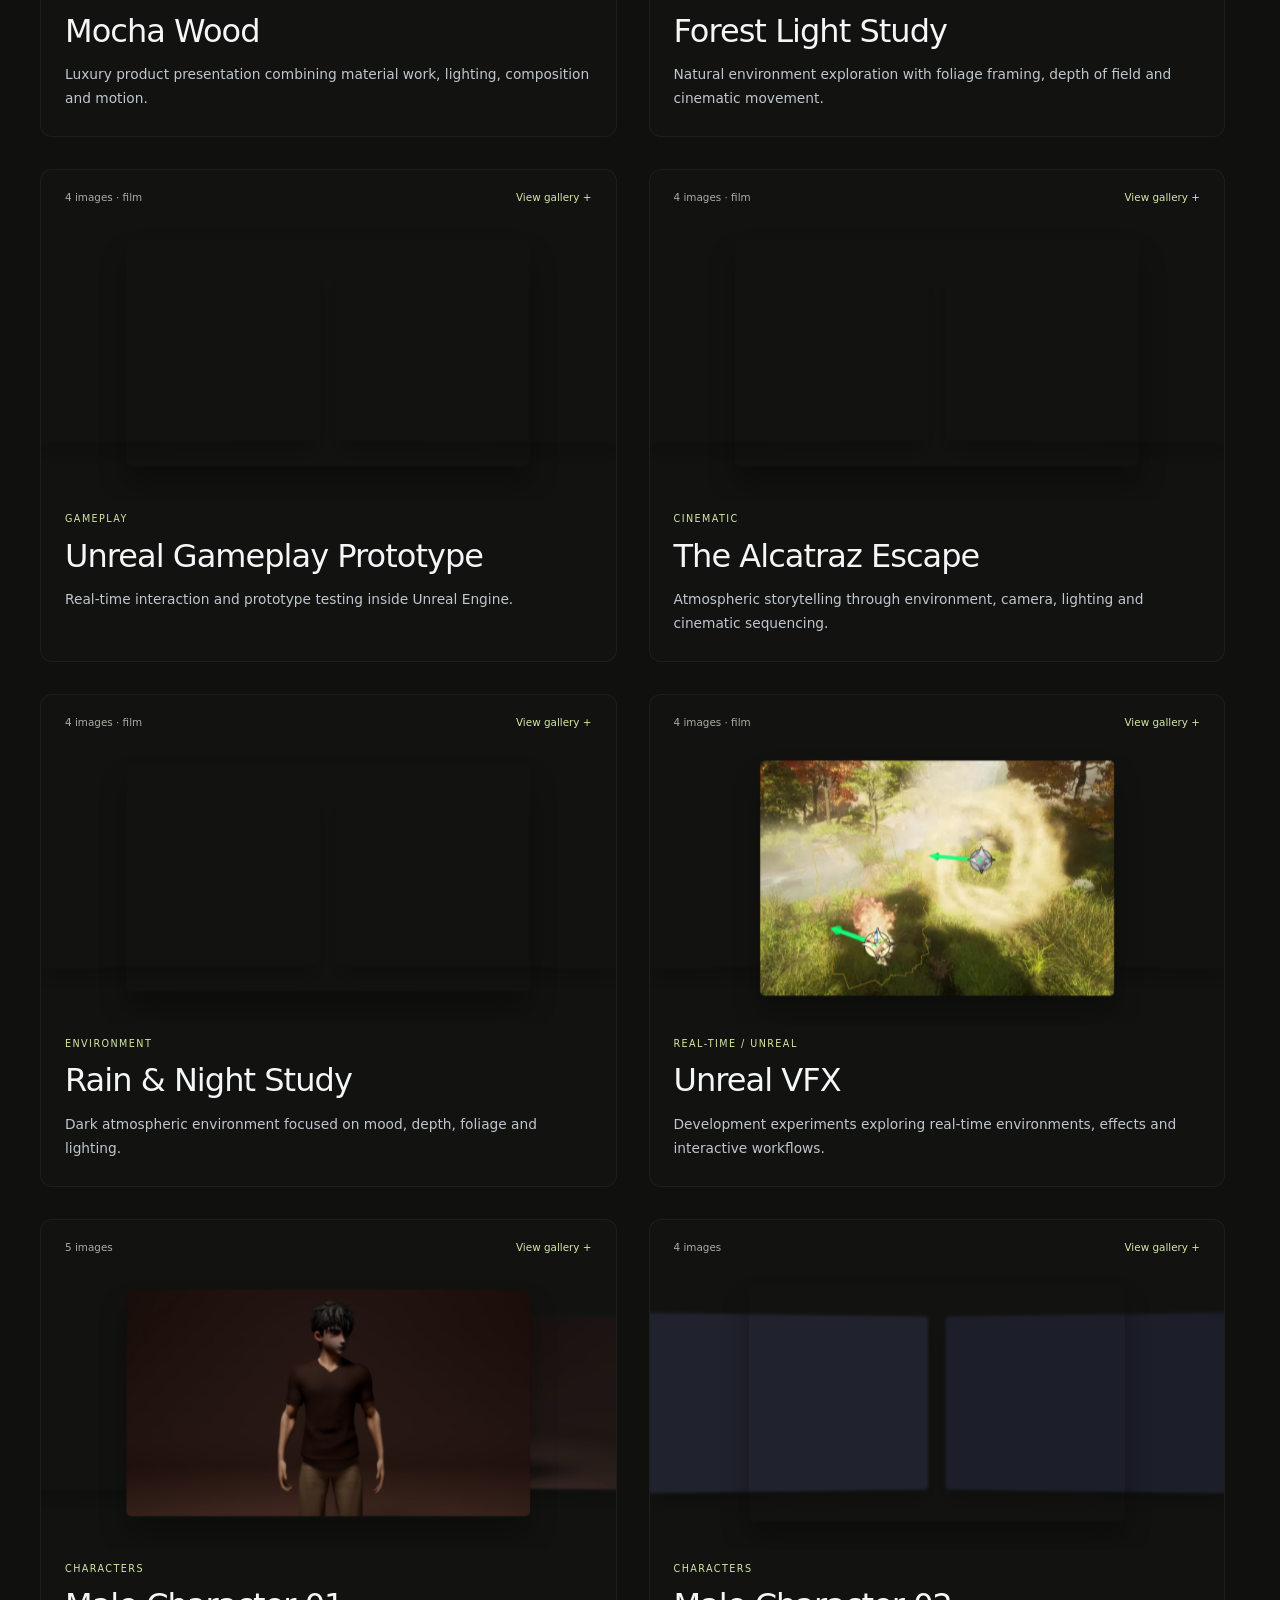
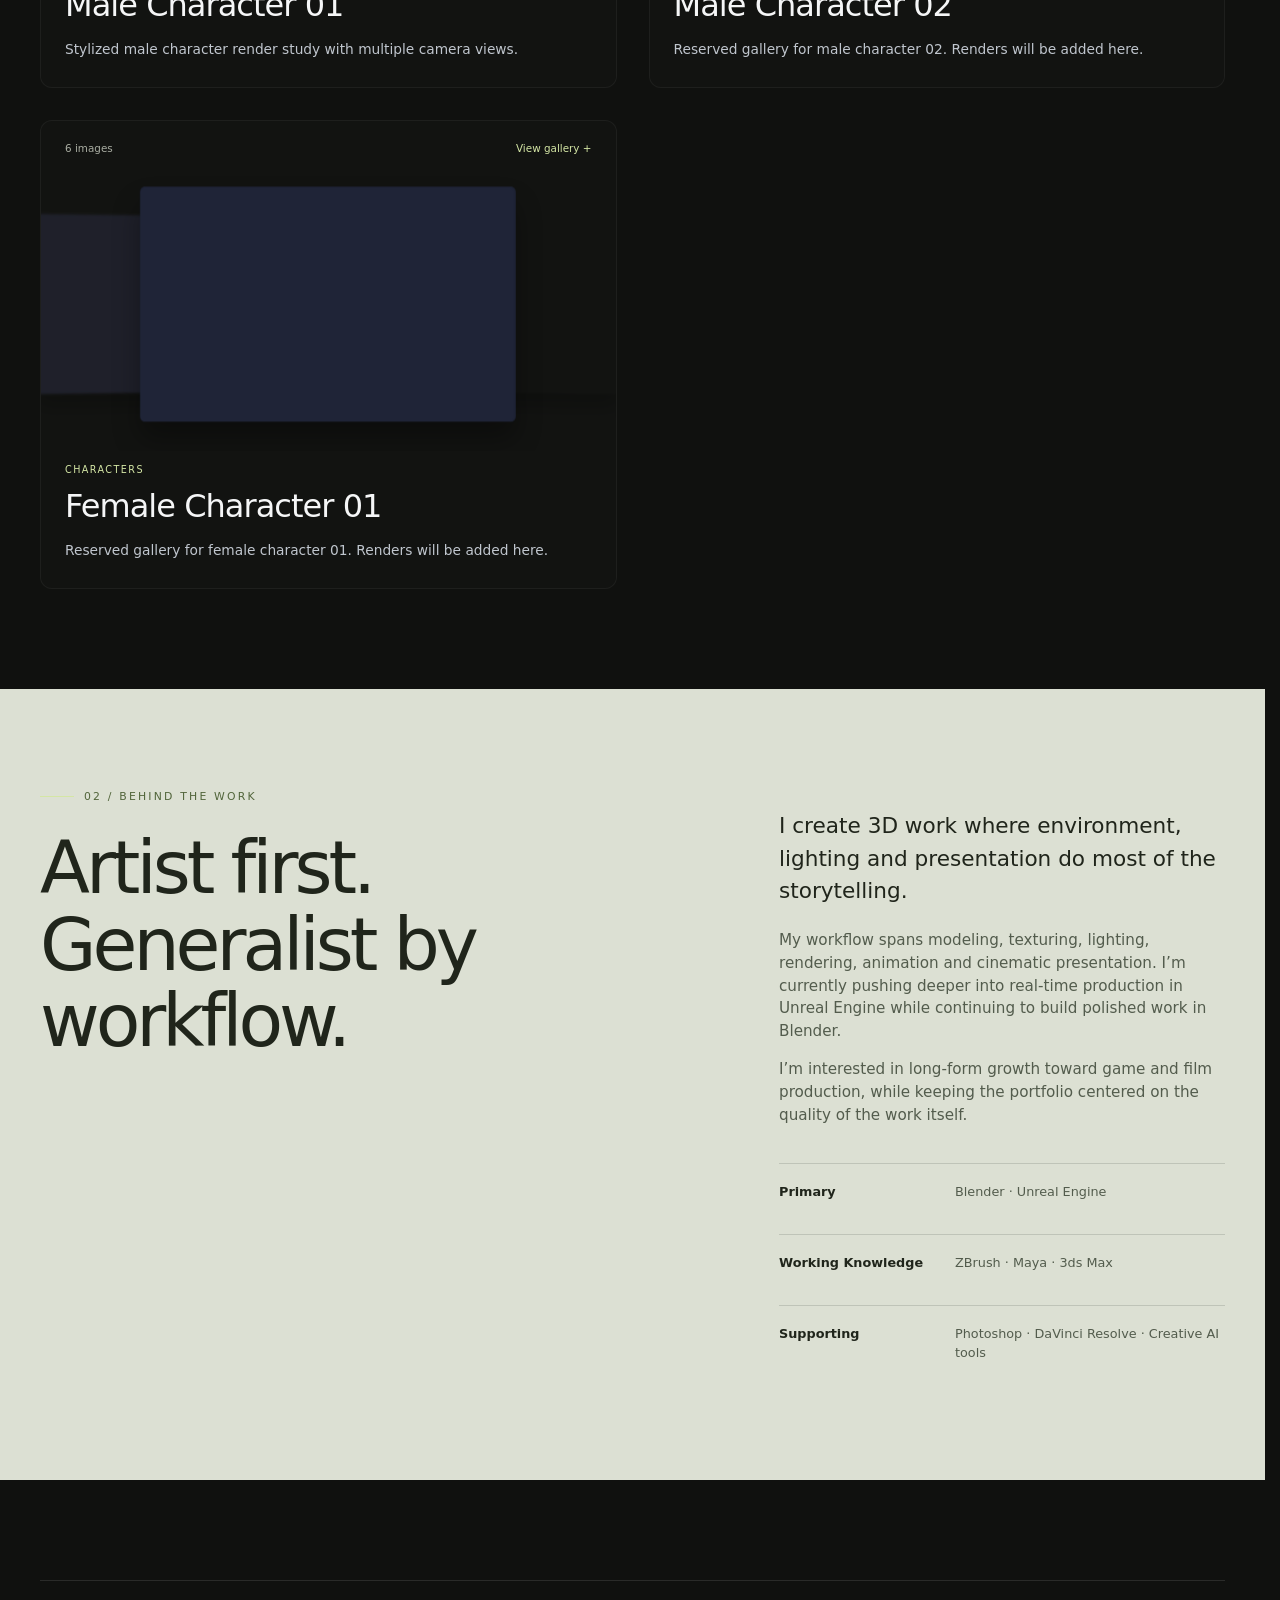
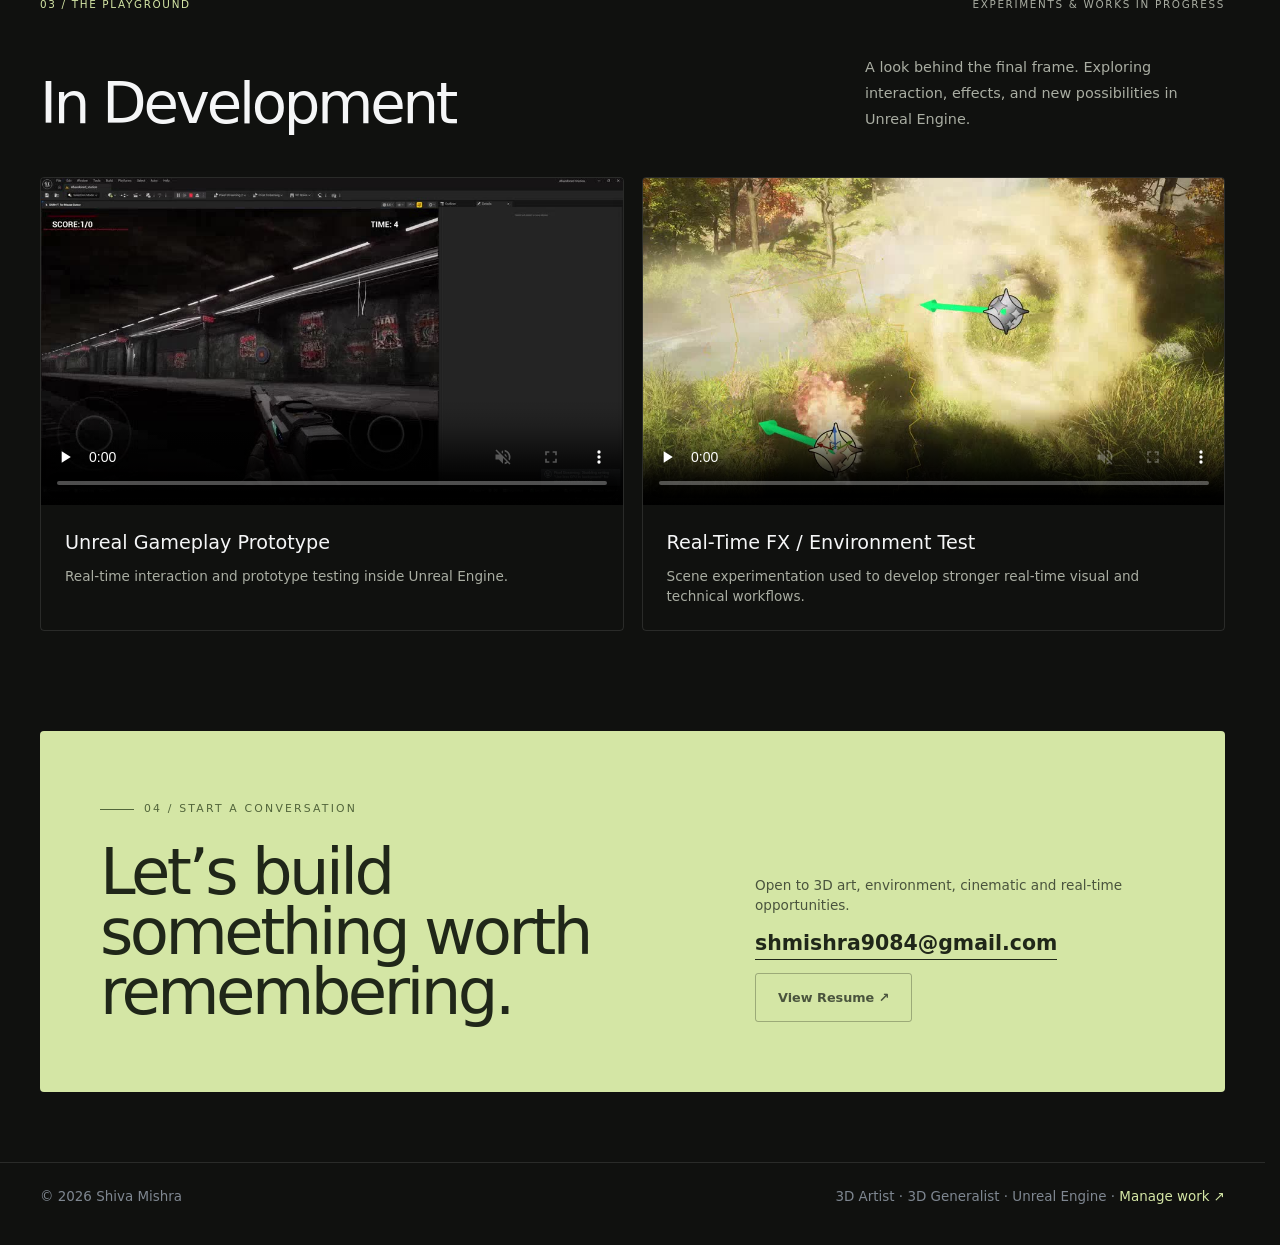
==== commit 0da8d140: "Prepare six female character renders and remove second female gallery" ====
--- a/index.html
+++ b/index.html
@@ -201,12 +201,8 @@
             <div class="project-copy"><span class="tag">Characters</span><h3>Male Character 02</h3><p>Reserved gallery for male character 02. Renders will be added here.</p></div>
           </a>
           <a class="project half" href="gallery.html?project=female-character-01">
-            <div class="media"><img loading="lazy" decoding="async" src="assets/projects/characters/female-01/render-01.png" alt="Female Character 01 — render slot 01"></div>
+            <div class="media"><img loading="lazy" decoding="async" src="assets/projects/characters/female-01/render-01.jpg" alt="Female Character 01 — render slot 01"></div>
             <div class="project-copy"><span class="tag">Characters</span><h3>Female Character 01</h3><p>Reserved gallery for female character 01. Renders will be added here.</p></div>
-          </a>
-          <a class="project half" href="gallery.html?project=female-character-02">
-            <div class="media"><img loading="lazy" decoding="async" src="assets/projects/characters/female-02/render-01.png" alt="Female Character 02 — render slot 01"></div>
-            <div class="project-copy"><span class="tag">Characters</span><h3>Female Character 02</h3><p>Reserved gallery for female character 02. Renders will be added here.</p></div>
           </a>
         </div>
       </div>
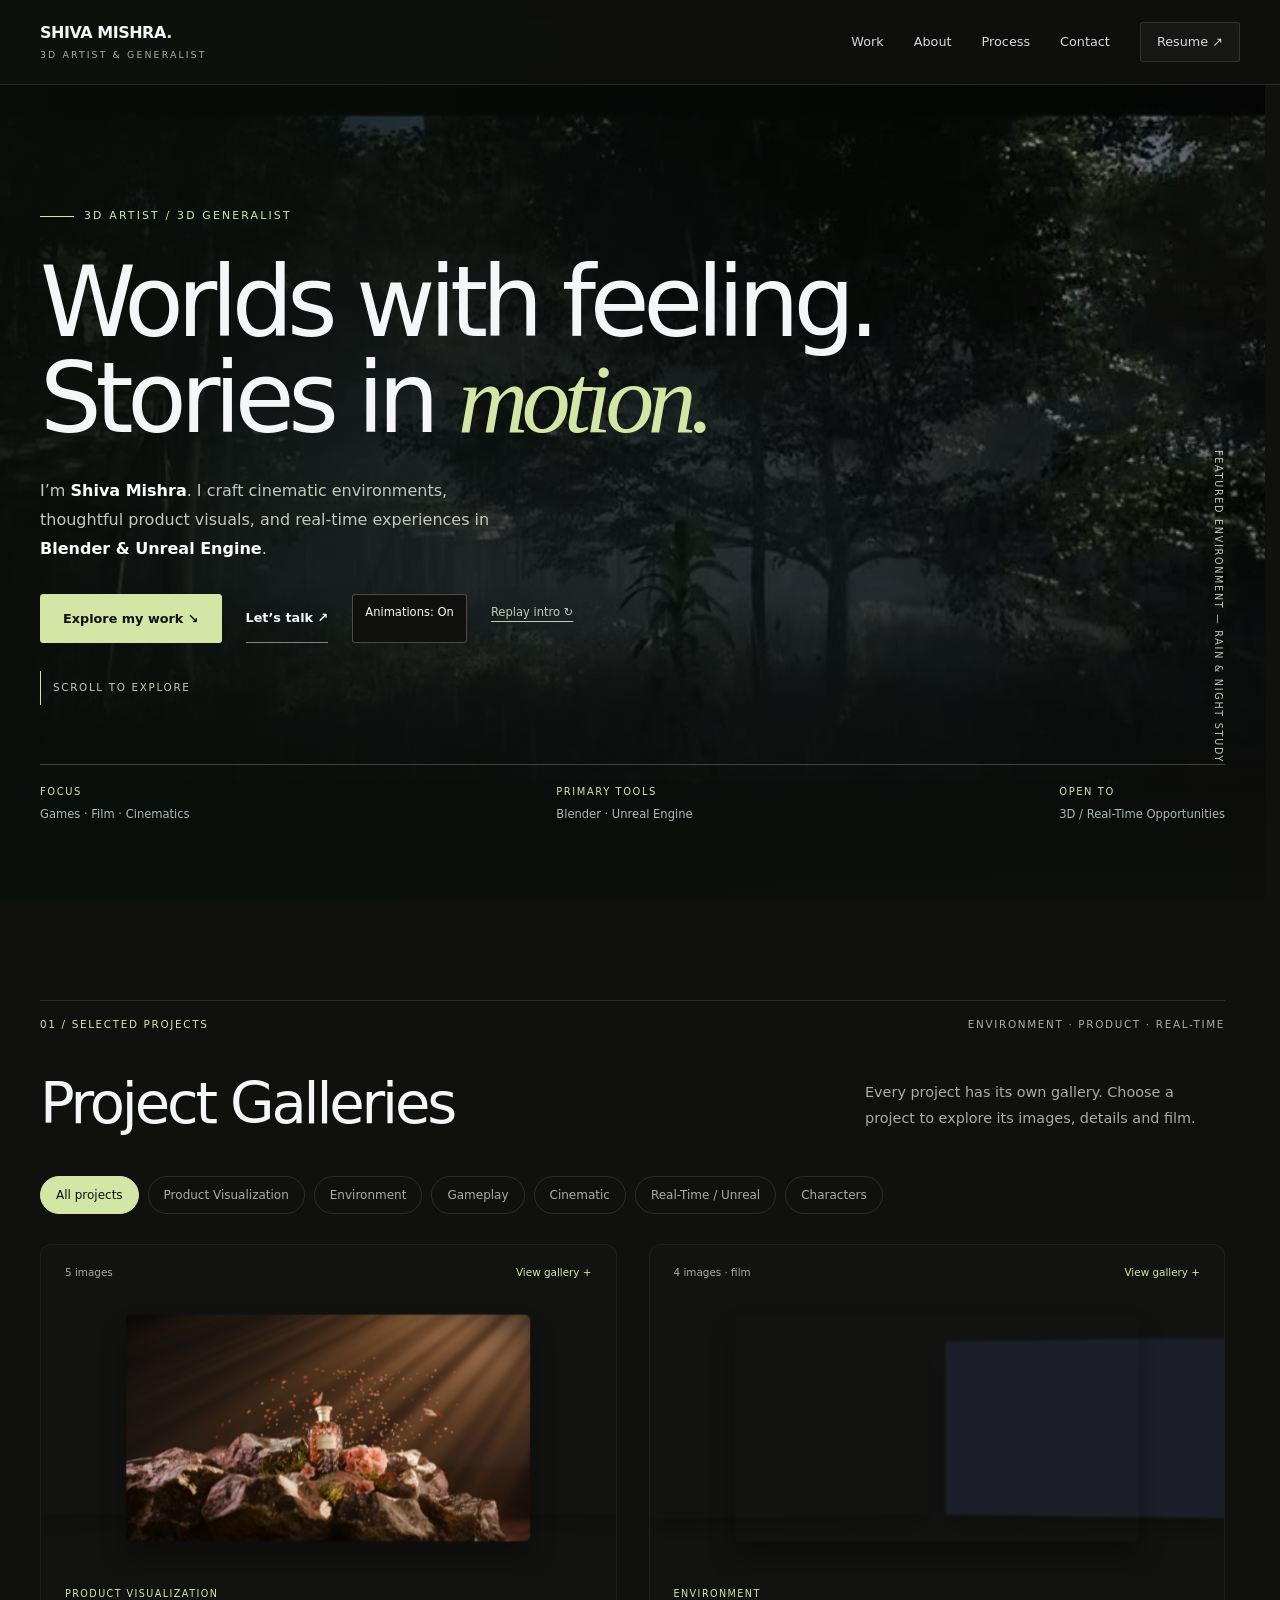
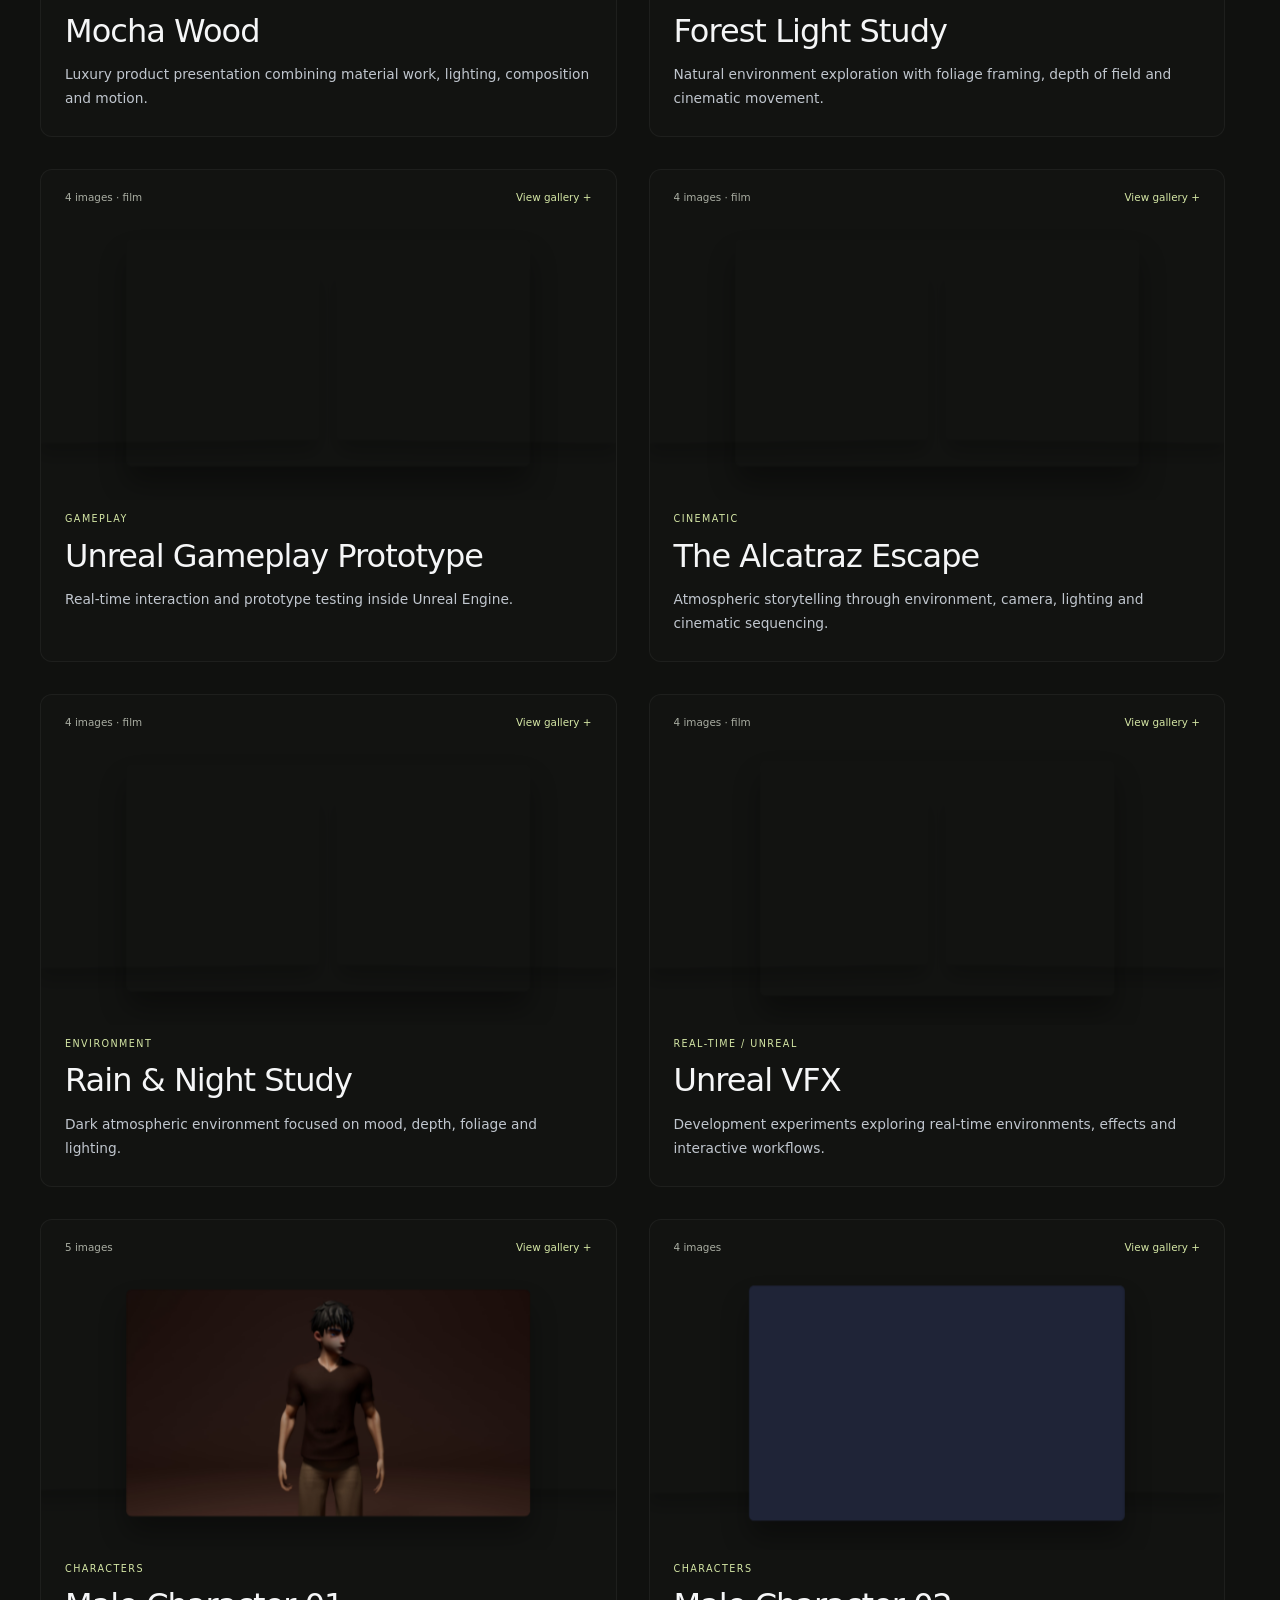
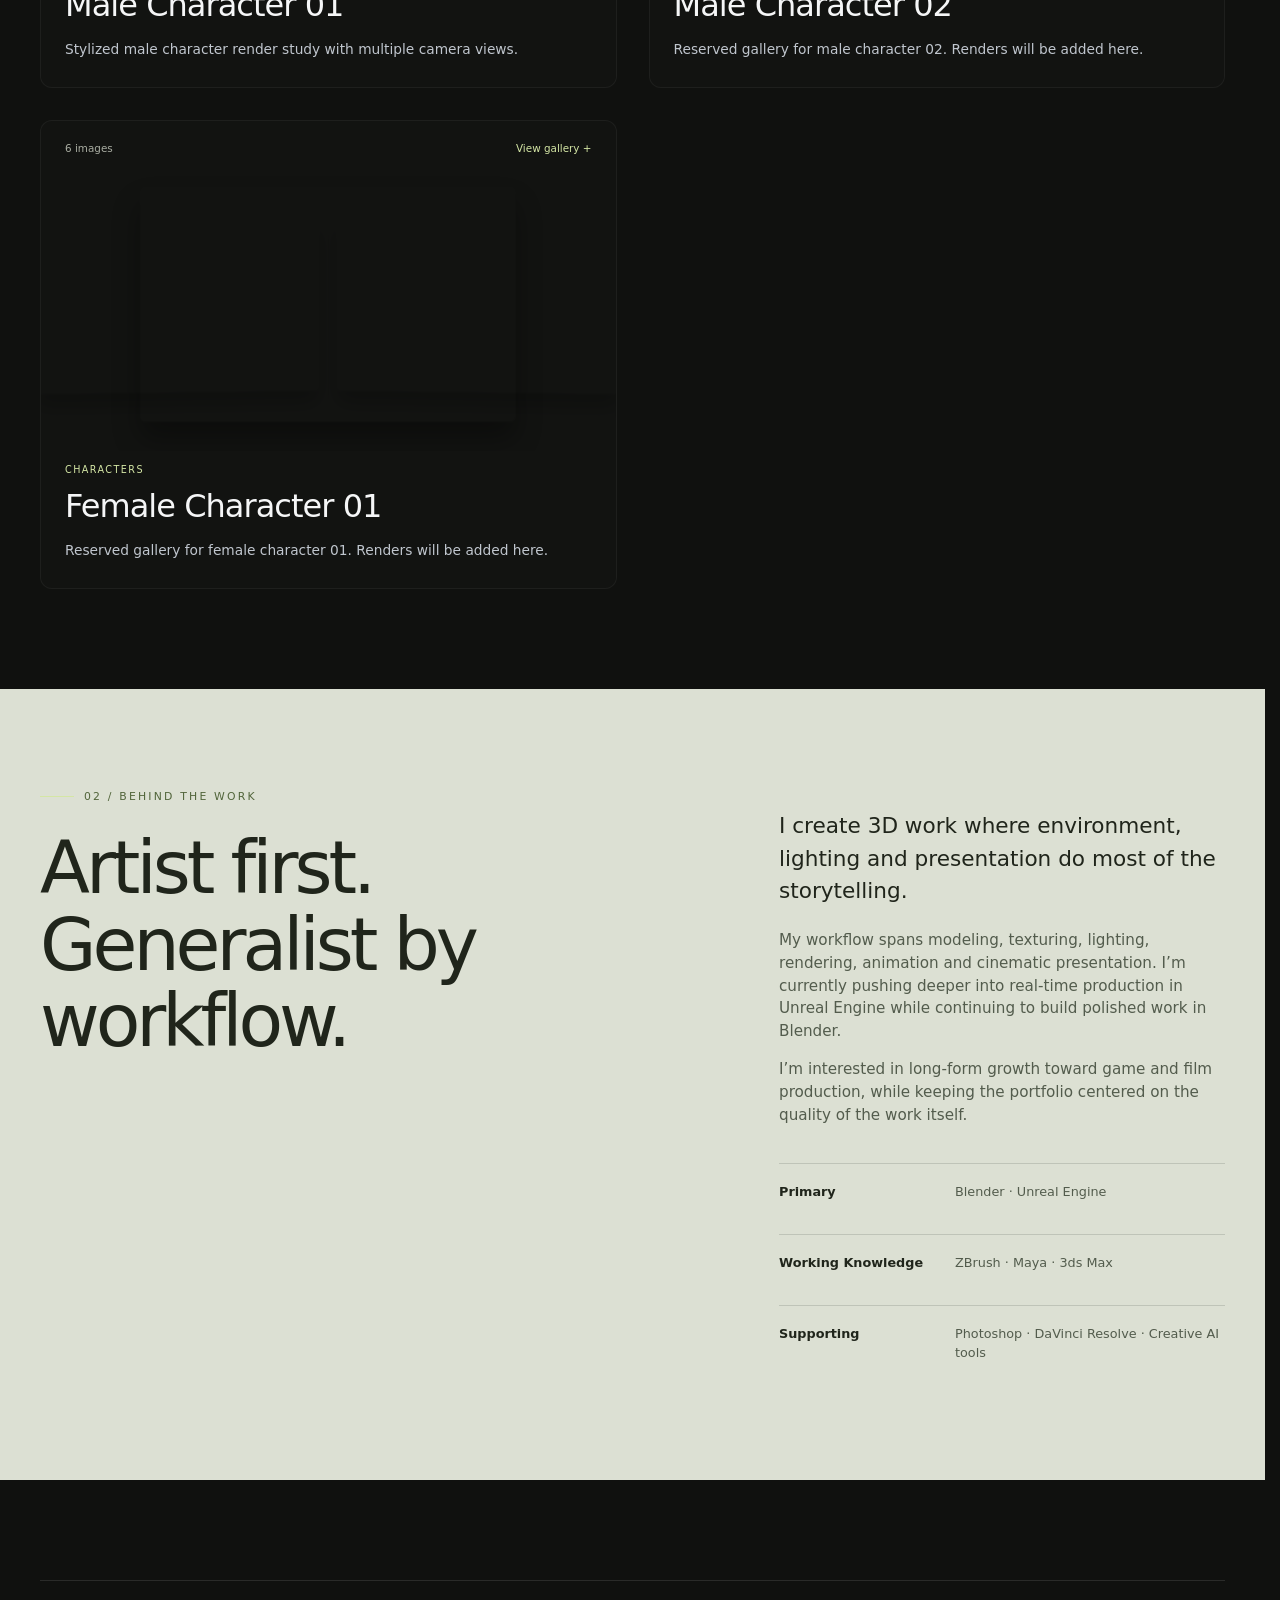
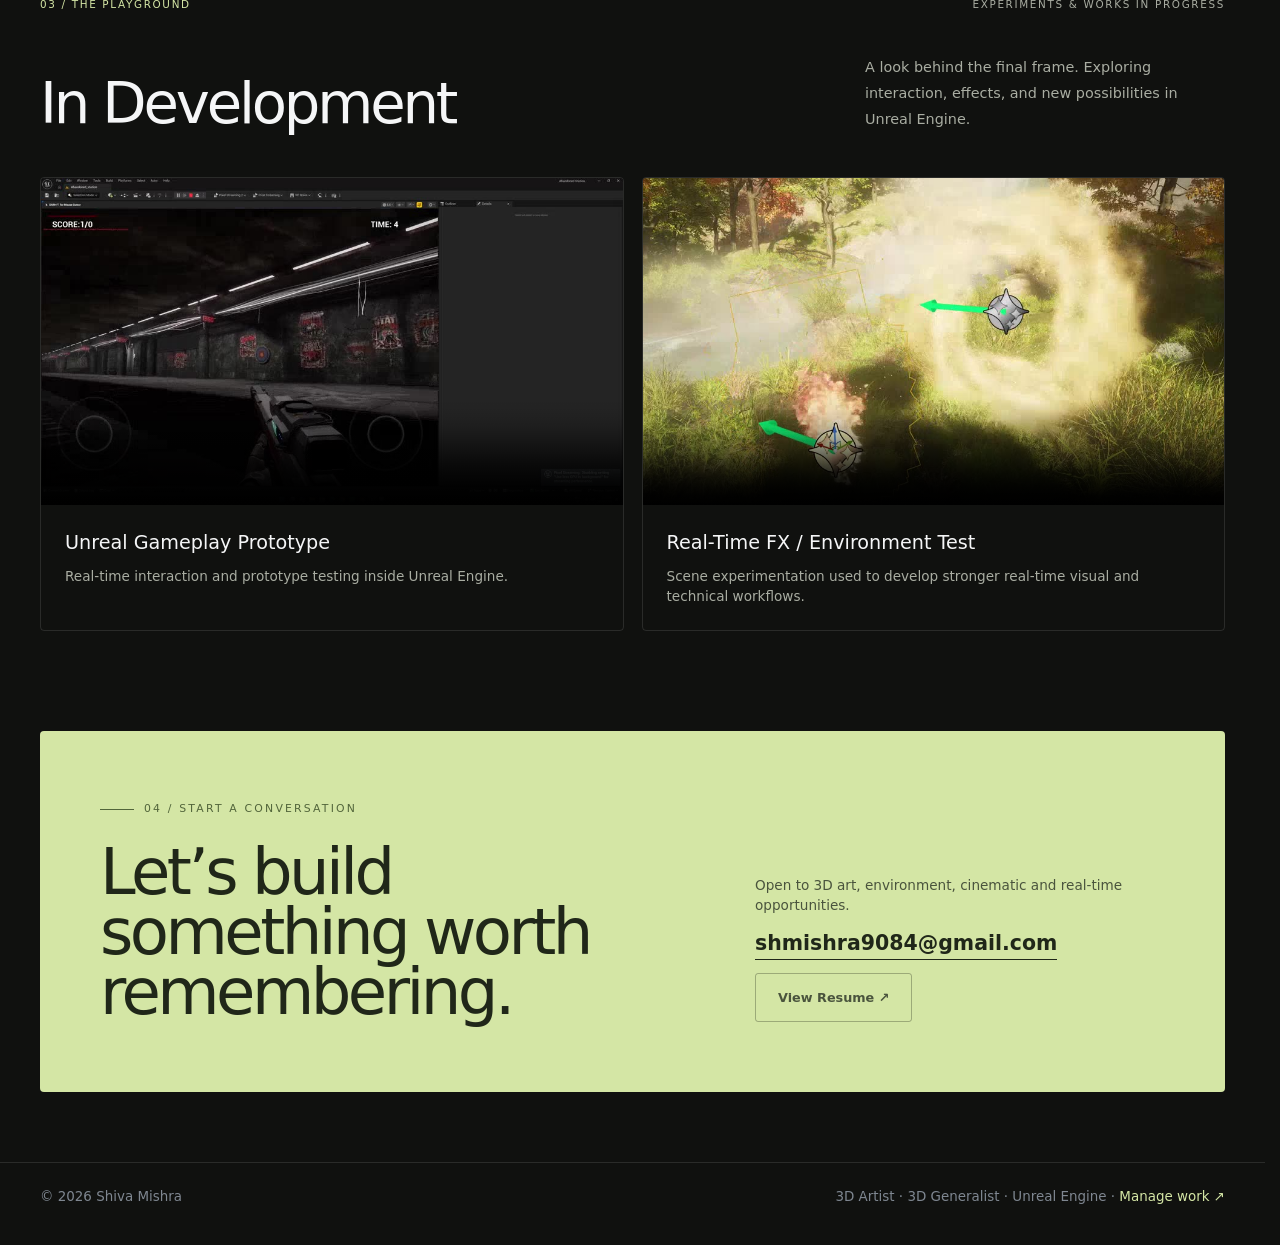
==== commit 29524db7: "Connect all five uploaded Mocha Wood renders to the gallery" ====
--- a/index.html
+++ b/index.html
@@ -169,7 +169,7 @@
         <nav class="project-category-filters" id="workCategoryFilters" aria-label="Filter project galleries" hidden></nav>
         <div class="grid">
           <a class="project small" href="gallery.html?project=project-2">
-            <div class="media"><img loading="lazy" decoding="async" src="assets/projects/mocha-wood/render-01.jpg" alt="Mocha Wood perfume — hero product render"></div>
+            <div class="media"><img loading="lazy" decoding="async" src="assets/projects/mocha-wood/render-01.jpeg" alt="Mocha Wood perfume — hero product render"></div>
             <div class="project-copy"><span class="tag">Product Visualization</span><h3>Mocha Wood</h3><p>Luxury product presentation combining material work, lighting, composition and motion.</p></div>
           </a>
           <a class="project half" href="gallery.html?project=project-4">
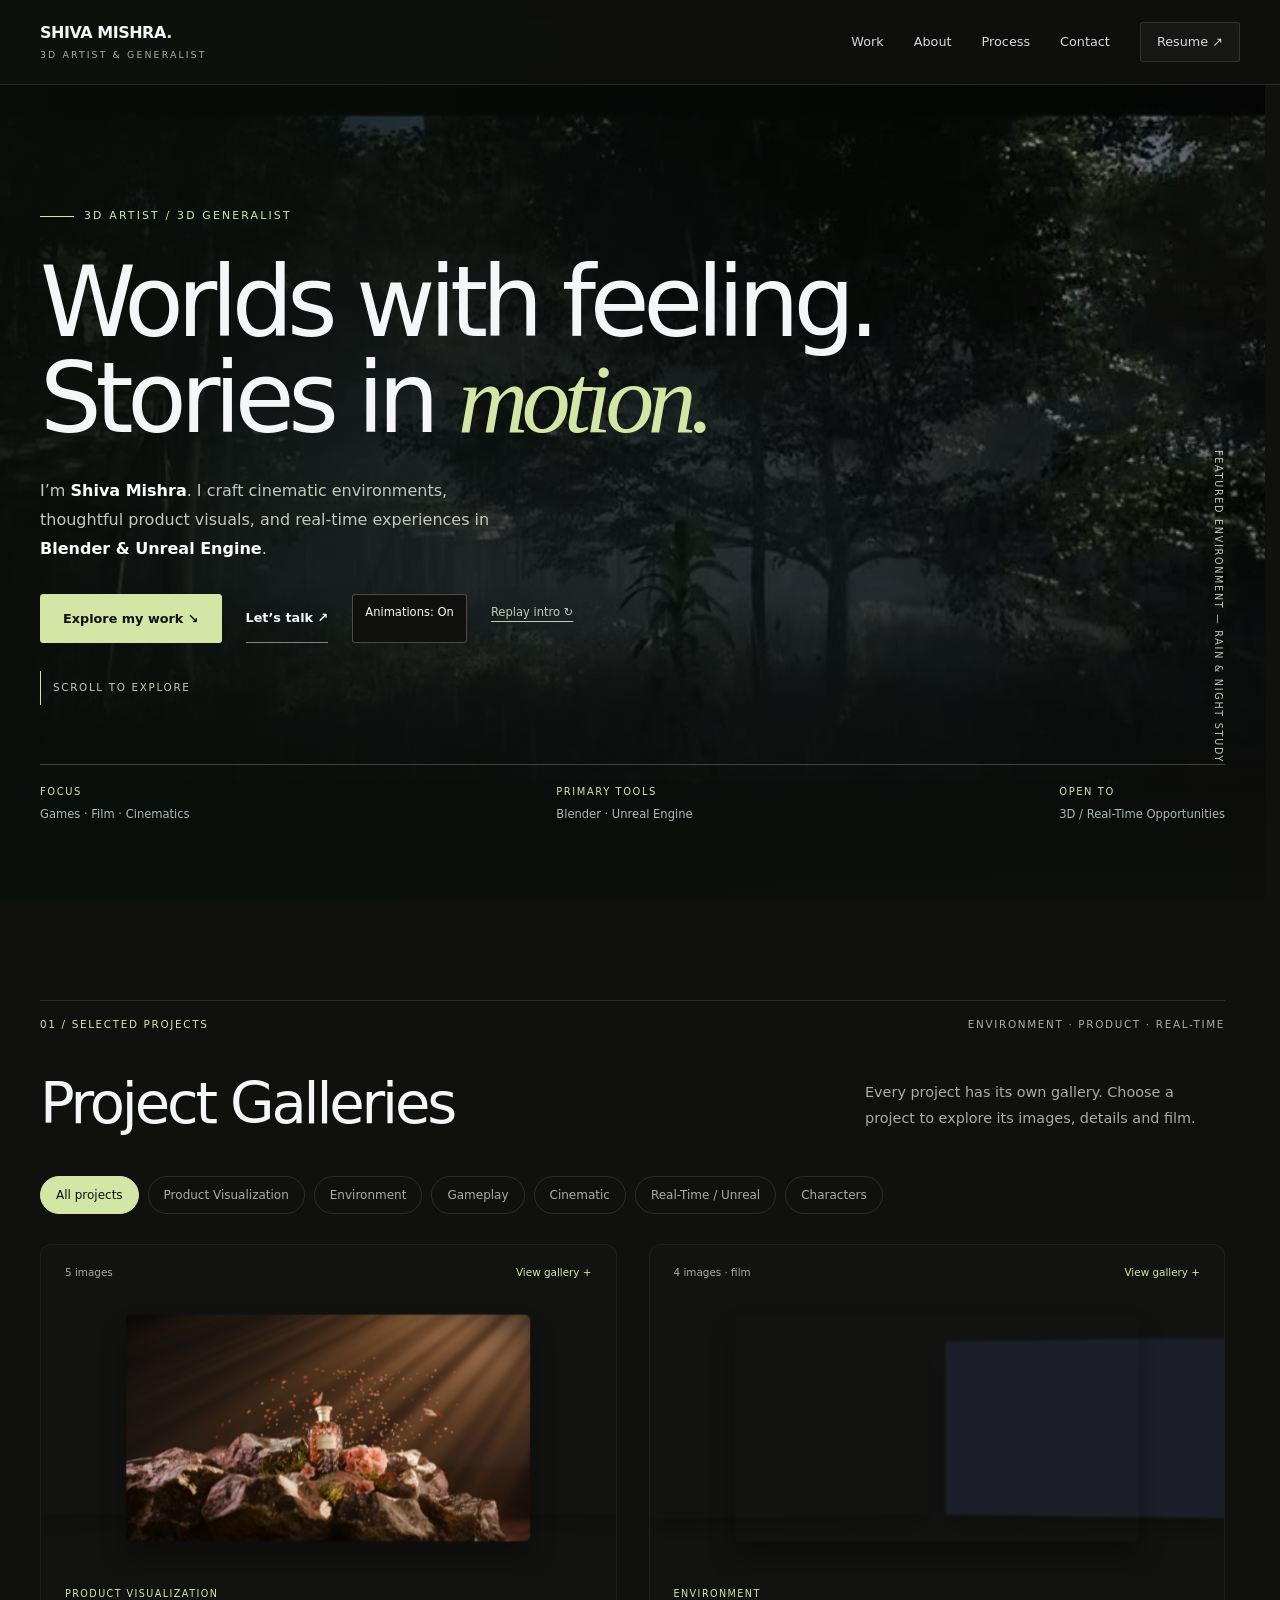
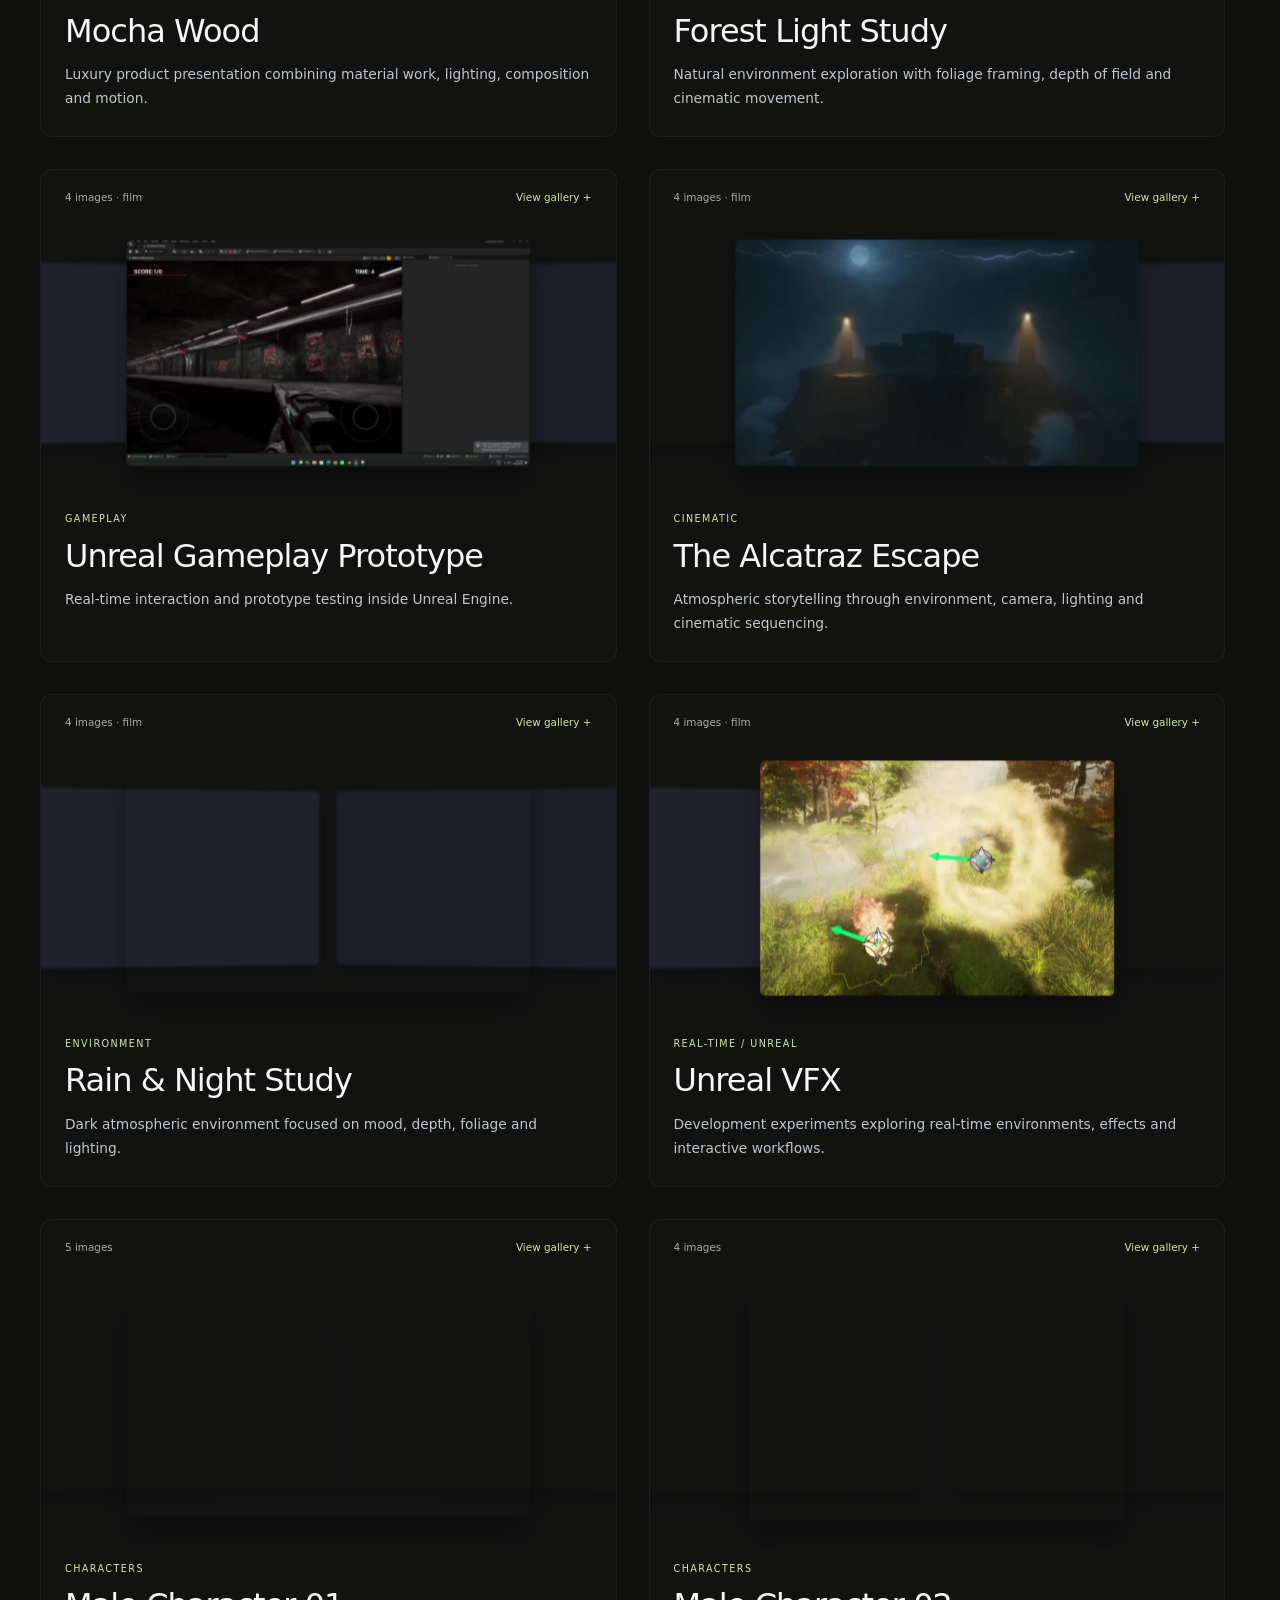
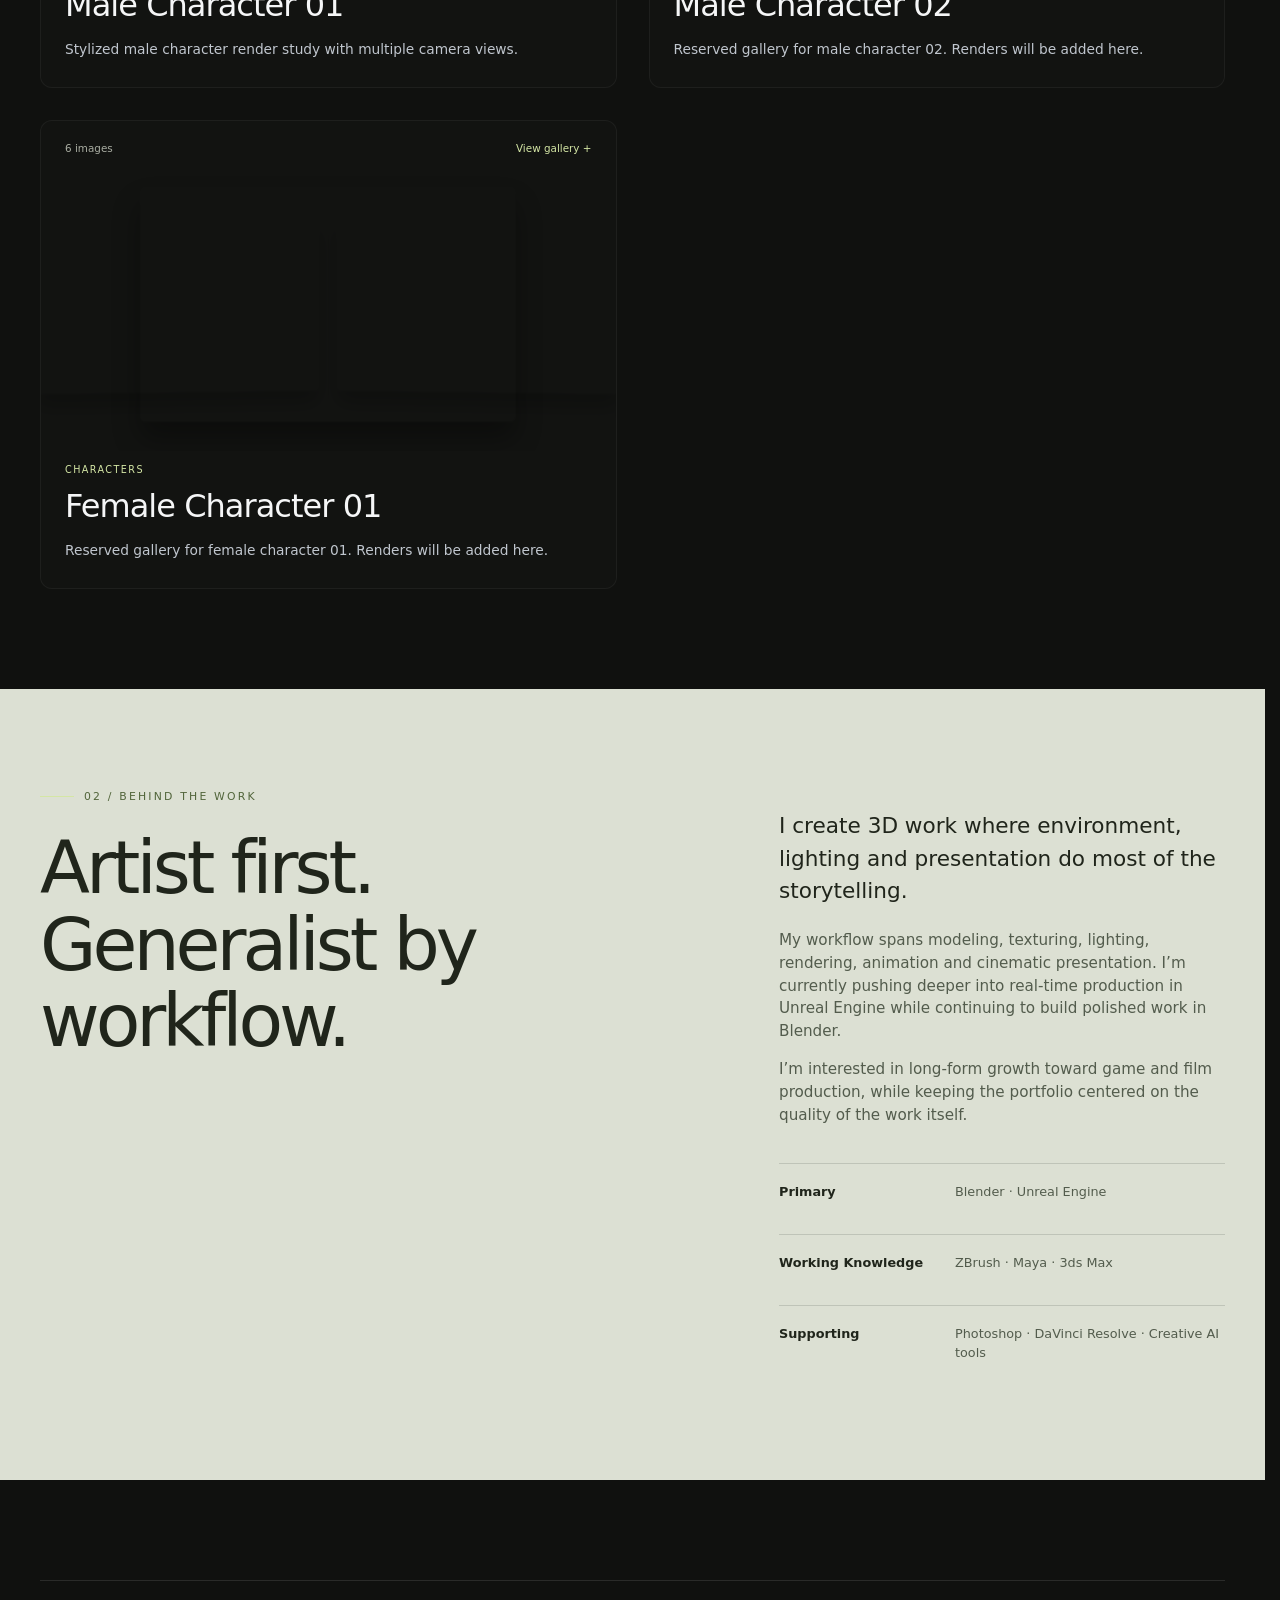
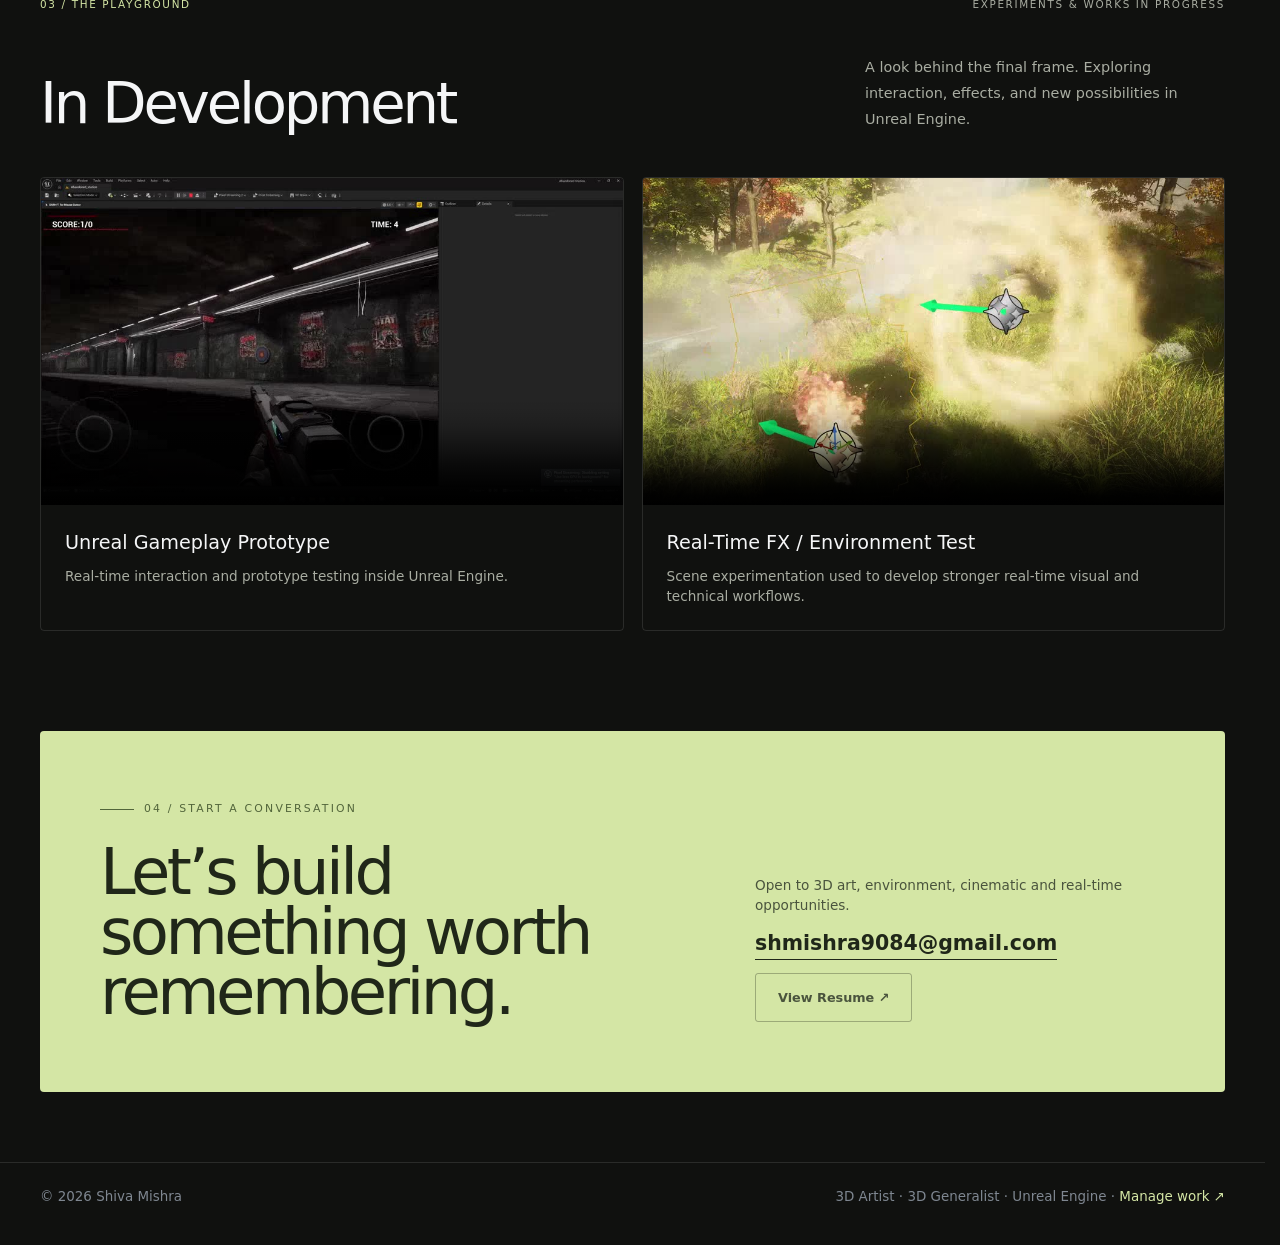
==== commit 60ce5d92: "Give gallery overlays a transparent dark glass finish" ====
--- a/index.html
+++ b/index.html
@@ -6,7 +6,7 @@
   <meta name="description" content="Shiva Mishra — 3D Artist & 3D Generalist. Environments, cinematics, product visualization and real-time 3D." />
   <title>Shiva Mishra — 3D Artist & 3D Generalist</title>
   <link rel="stylesheet" href="orbit-carousel.css?v=20261102-motion-controls-1">
-  <link rel="stylesheet" href="portfolio-refinements.css?v=20261102-motion-controls-1">
+  <link rel="stylesheet" href="portfolio-refinements.css?v=20261102-dark-glass-1">
   <style>
     :root{
       --bg:#08090b; --panel:#101216; --panel2:#15181d; --text:#f5f6f7; --muted:#9ca4ae;
--- a/portfolio-refinements.css
+++ b/portfolio-refinements.css
@@ -16,17 +16,20 @@
 #work .project .orbit-slide>img{object-fit:fill;transform:none!important}
 #work .orbit-slide-caption{display:none}
 /* Native dialog keeps the page behind the gallery inert and preserves keyboard focus. */
-dialog.project-dialog{position:fixed;inset:0;margin:auto;width:min(1160px,calc(100vw - 64px));max-width:none;max-height:92svh;padding:0;border:0;border-radius:18px;background:transparent;color:var(--text);overflow:visible;box-shadow:0 32px 120px #0008}
+dialog.project-dialog{position:fixed;inset:0;margin:auto;width:min(1160px,calc(100vw - 64px));max-width:none;max-height:92svh;padding:0;border:0;border-radius:18px;background:transparent;color:var(--text);overflow:visible;box-shadow:0 32px 100px #0006}
 dialog.project-dialog:not([open]){display:none}
-dialog.project-dialog::backdrop{background:#030605c9;backdrop-filter:blur(12px);animation:gallery-backdrop-in .35s ease-out}
-@keyframes gallery-backdrop-in{from{background:#03060500;backdrop-filter:blur(0)}to{background:#030605c9;backdrop-filter:blur(12px)}}
+dialog.project-dialog::backdrop{background:rgba(3,6,5,.38);-webkit-backdrop-filter:blur(4px);backdrop-filter:blur(4px);animation:gallery-backdrop-in .35s ease-out}
+@keyframes gallery-backdrop-in{from{background:rgba(3,6,5,0);-webkit-backdrop-filter:blur(0);backdrop-filter:blur(0)}to{background:rgba(3,6,5,.38);-webkit-backdrop-filter:blur(4px);backdrop-filter:blur(4px)}}
 html[data-motion="off"] dialog.project-dialog::backdrop{animation:none}
-.dialog-shell{background:#131916f5;border:1px solid #ffffff16;border-radius:18px;max-height:92svh;overflow-y:auto;overscroll-behavior:contain;scrollbar-width:thin}
+/* Frost the page behind the panel; the render cards keep their own sharpness. */
+.dialog-shell{--muted:#c3cac2;background:linear-gradient(145deg,#ffffff09,transparent 55%),rgba(13,20,17,.66);-webkit-backdrop-filter:blur(20px) saturate(115%);backdrop-filter:blur(20px) saturate(115%);border:1px solid #ffffff29;box-shadow:inset 0 1px 0 #ffffff12;border-radius:18px;max-height:92svh;overflow-y:auto;overscroll-behavior:contain;scrollbar-width:thin}
 .dialog-header{display:flex;justify-content:space-between;align-items:center;gap:24px;padding:24px 30px 4px}
 .dialog-header h2{font-size:clamp(1.3rem,2.5vw,2rem);font-weight:500;letter-spacing:-.035em;margin:8px 0}
 .dialog-header .eyebrow{font-size:.6rem}.dialog-header .eyebrow:before{display:none}
 .dialog-actions{display:flex;align-items:center;gap:10px;flex:none}
-.dialog-actions button{font:inherit;font-size:.75rem;background:#ffffff05;border:1px solid #ffffff25;border-radius:30px;color:var(--text);padding:10px 15px;cursor:pointer}
+.dialog-actions button{font:inherit;font-size:.75rem;background:#ffffff08;border:1px solid #ffffff30;border-radius:30px;color:var(--text);padding:10px 15px;cursor:pointer}
+.dialog-actions button:hover,#overlayDeck .orbit-navigation button:hover{background:#ffffff14;border-color:#ffffff50}
+.dialog-actions button:focus-visible,#overlayDeck .orbit-navigation button:focus-visible{outline:2px solid var(--accent);outline-offset:3px}
 .dialog-actions [hidden],.overlay-film[hidden]{display:none!important}
 #overlayDeck{border:0;background:none;border-radius:0;padding:0 0 14px;overflow:hidden}
 #overlayDeck .deck-filters{display:none}
@@ -45,7 +48,9 @@
 .project-dialog.is-focused #overlayDeck .deck-meta{display:none}.project-dialog.is-focused #overlayDeck .orbit-stage{height:65svh}
 @media(max-width:900px){#work .grid{grid-template-columns:1fr 1fr;gap:24px}#work .project .media.project-preview-media{height:240px}.project-card-bar{padding:18px 20px 0}#work .project .project-copy{padding:10px 20px 24px}}
 @media(max-width:640px){#work .grid{grid-template-columns:1fr;gap:24px}#work .project .media.project-preview-media{height:260px}dialog.project-dialog{width:calc(100vw - 20px);max-height:94svh;border-radius:12px}.dialog-shell{max-height:94svh;border-radius:12px}.dialog-header{padding:18px 16px 0;align-items:start;gap:12px}.dialog-actions{gap:7px;flex-wrap:wrap;justify-content:end;max-width:170px}.dialog-actions button{padding:9px 11px;font-size:.68rem}#overlayDeck .orbit-stage{height:310px}#overlayDeck .deck-meta{grid-template-columns:1fr;padding:14px 20px 0;gap:12px}#overlayDeck .orbit-navigation{padding:0 12px;gap:7px}#overlayDeck .orbit-navigation button{font-size:.7rem}.dialog-hint{margin:14px 16px 20px;font-size:.58rem}.overlay-film{padding:18px 14px}.project-dialog.is-focused #overlayDeck .orbit-stage{height:56svh}}
-.dialog-header{position:sticky;top:0;z-index:50;background:#131916f5;padding-bottom:10px}
+.dialog-header{position:sticky;top:0;z-index:50;background:rgba(13,20,17,.36);-webkit-backdrop-filter:blur(16px);backdrop-filter:blur(16px);padding-bottom:10px}
+@supports not ((backdrop-filter:blur(1px)) or (-webkit-backdrop-filter:blur(1px))){.dialog-shell,.dialog-header{background:#131916f5}}
+@media(prefers-reduced-transparency:reduce){.dialog-shell,.dialog-header{background:#131916;-webkit-backdrop-filter:none;backdrop-filter:none}dialog.project-dialog::backdrop{background:#030605b3;-webkit-backdrop-filter:none;backdrop-filter:none;animation:none}}
 /* The reference keeps the incoming render sharp while the old centre recedes. */
 #overlayDeck .orbit-stage{background:radial-gradient(ellipse at 50% 65%,#6a58ad12,transparent 68%)}
 #overlayDeck .orbit-slide{box-shadow:0 26px 55px #0006}
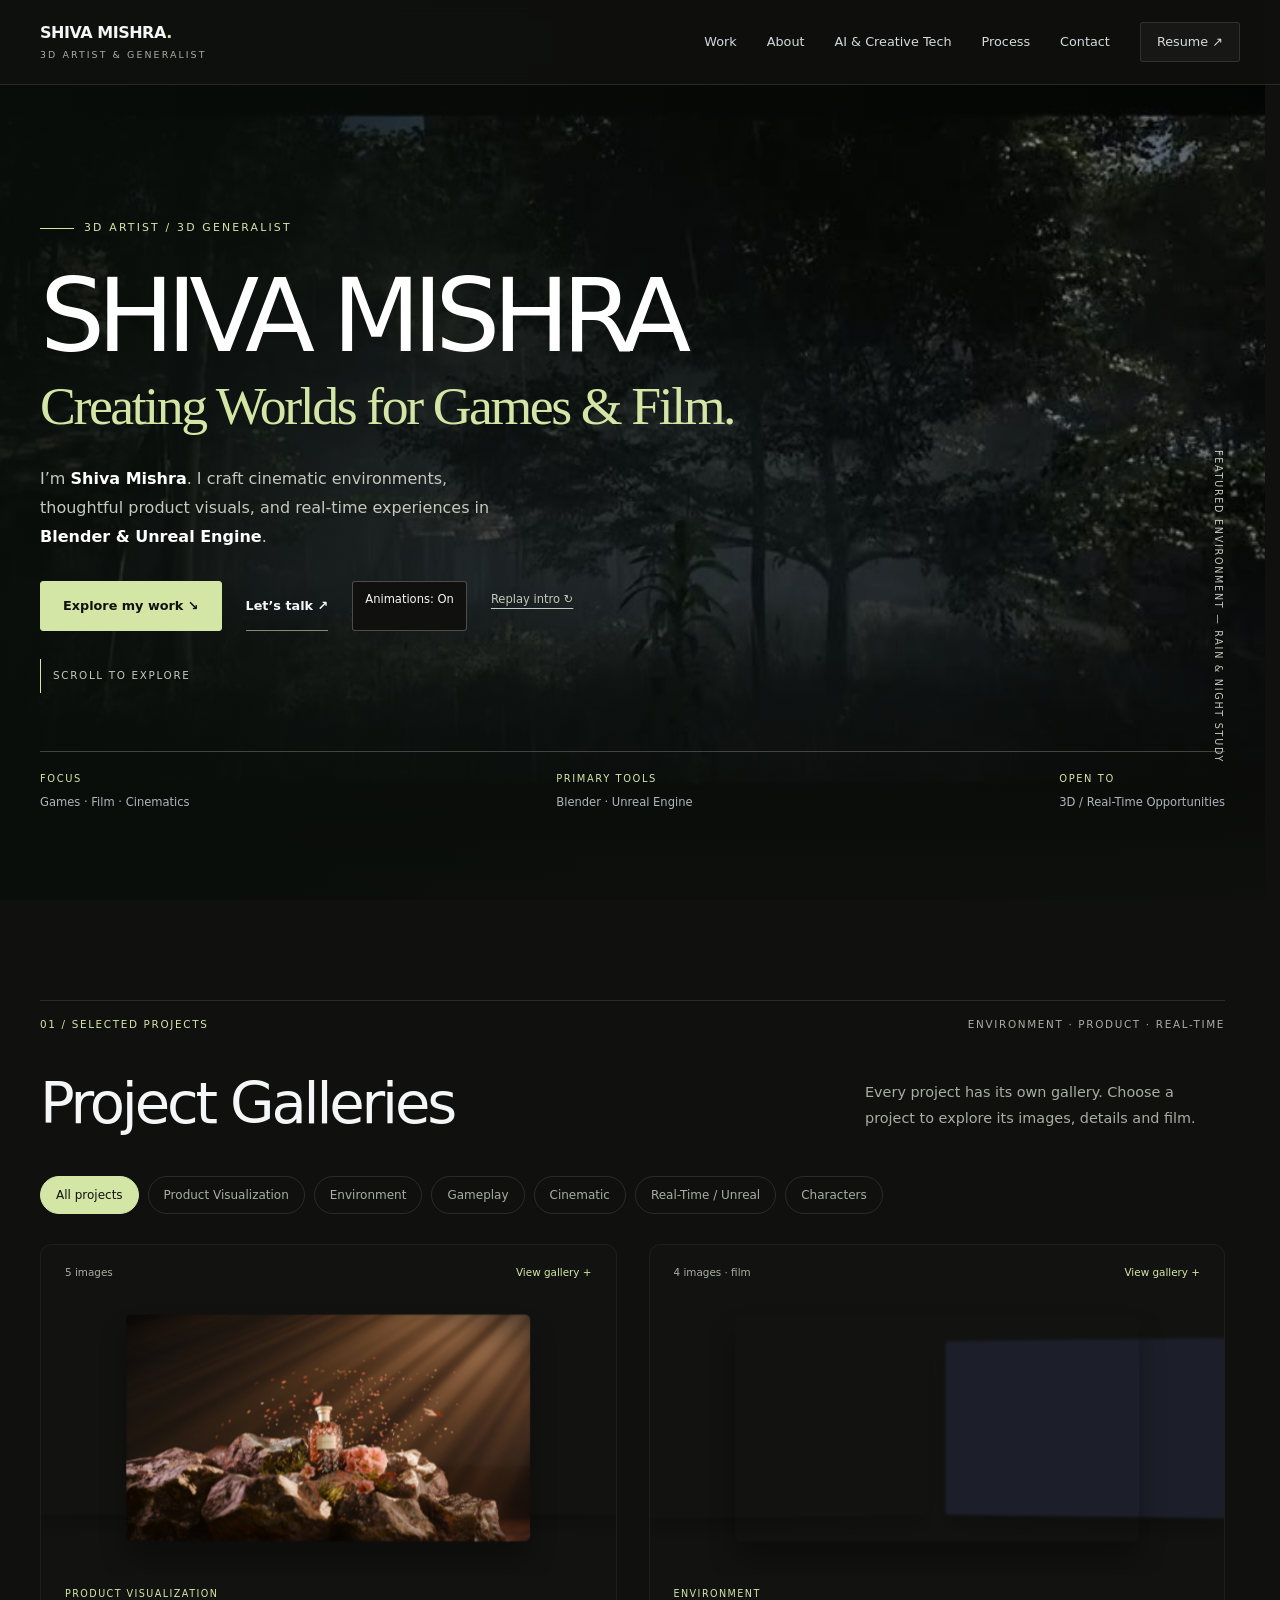
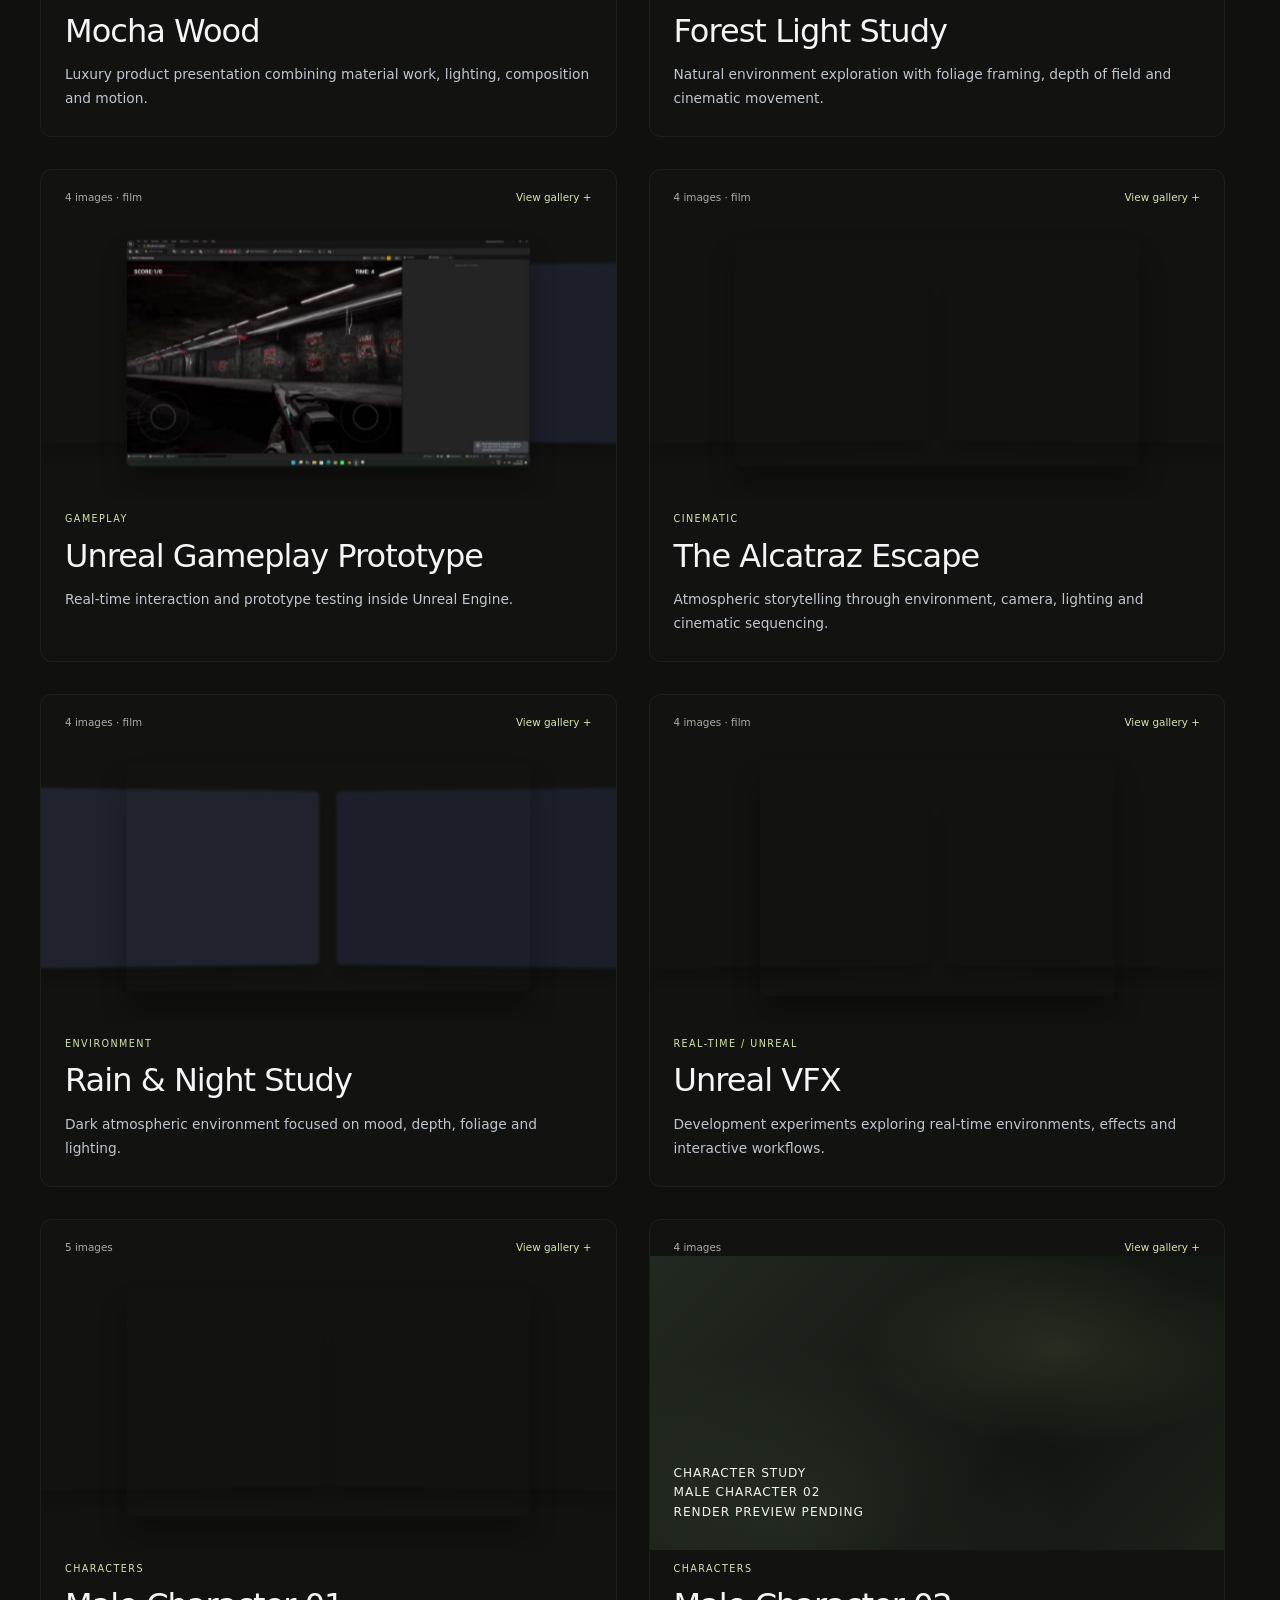
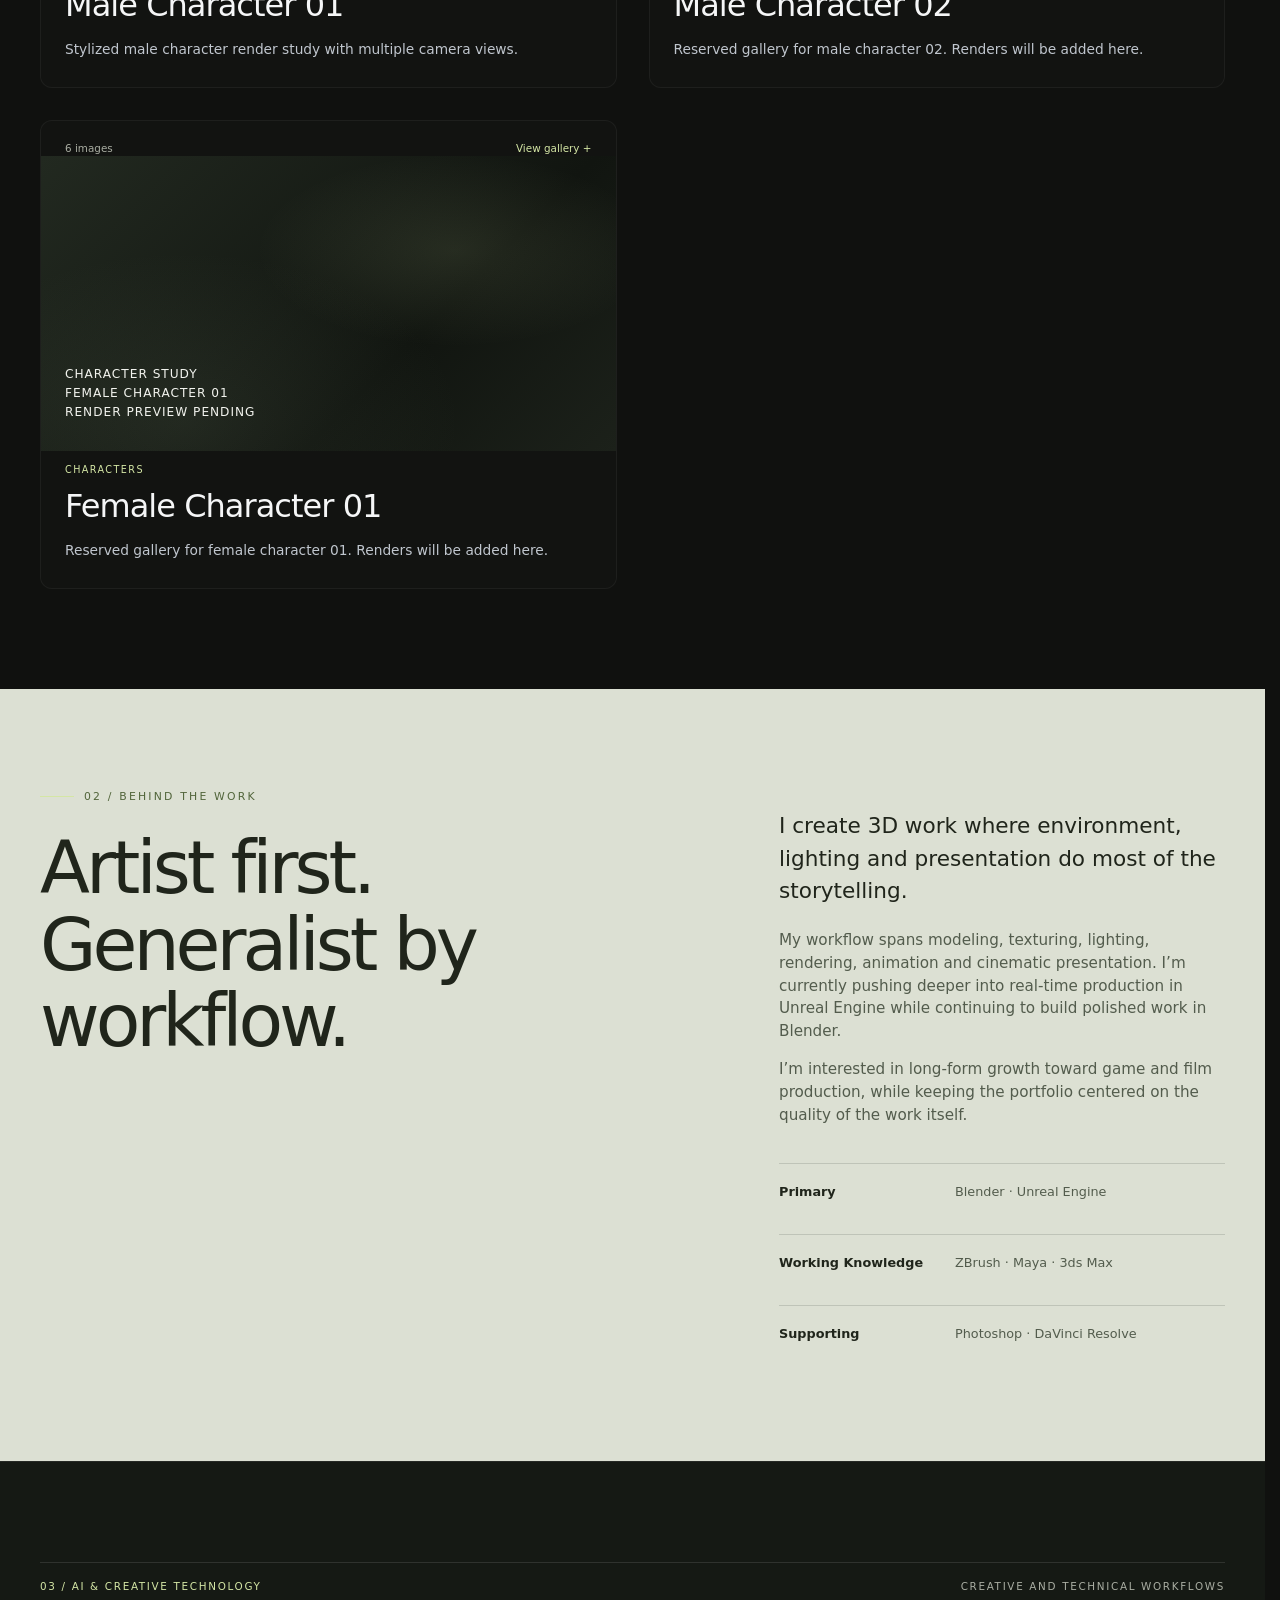
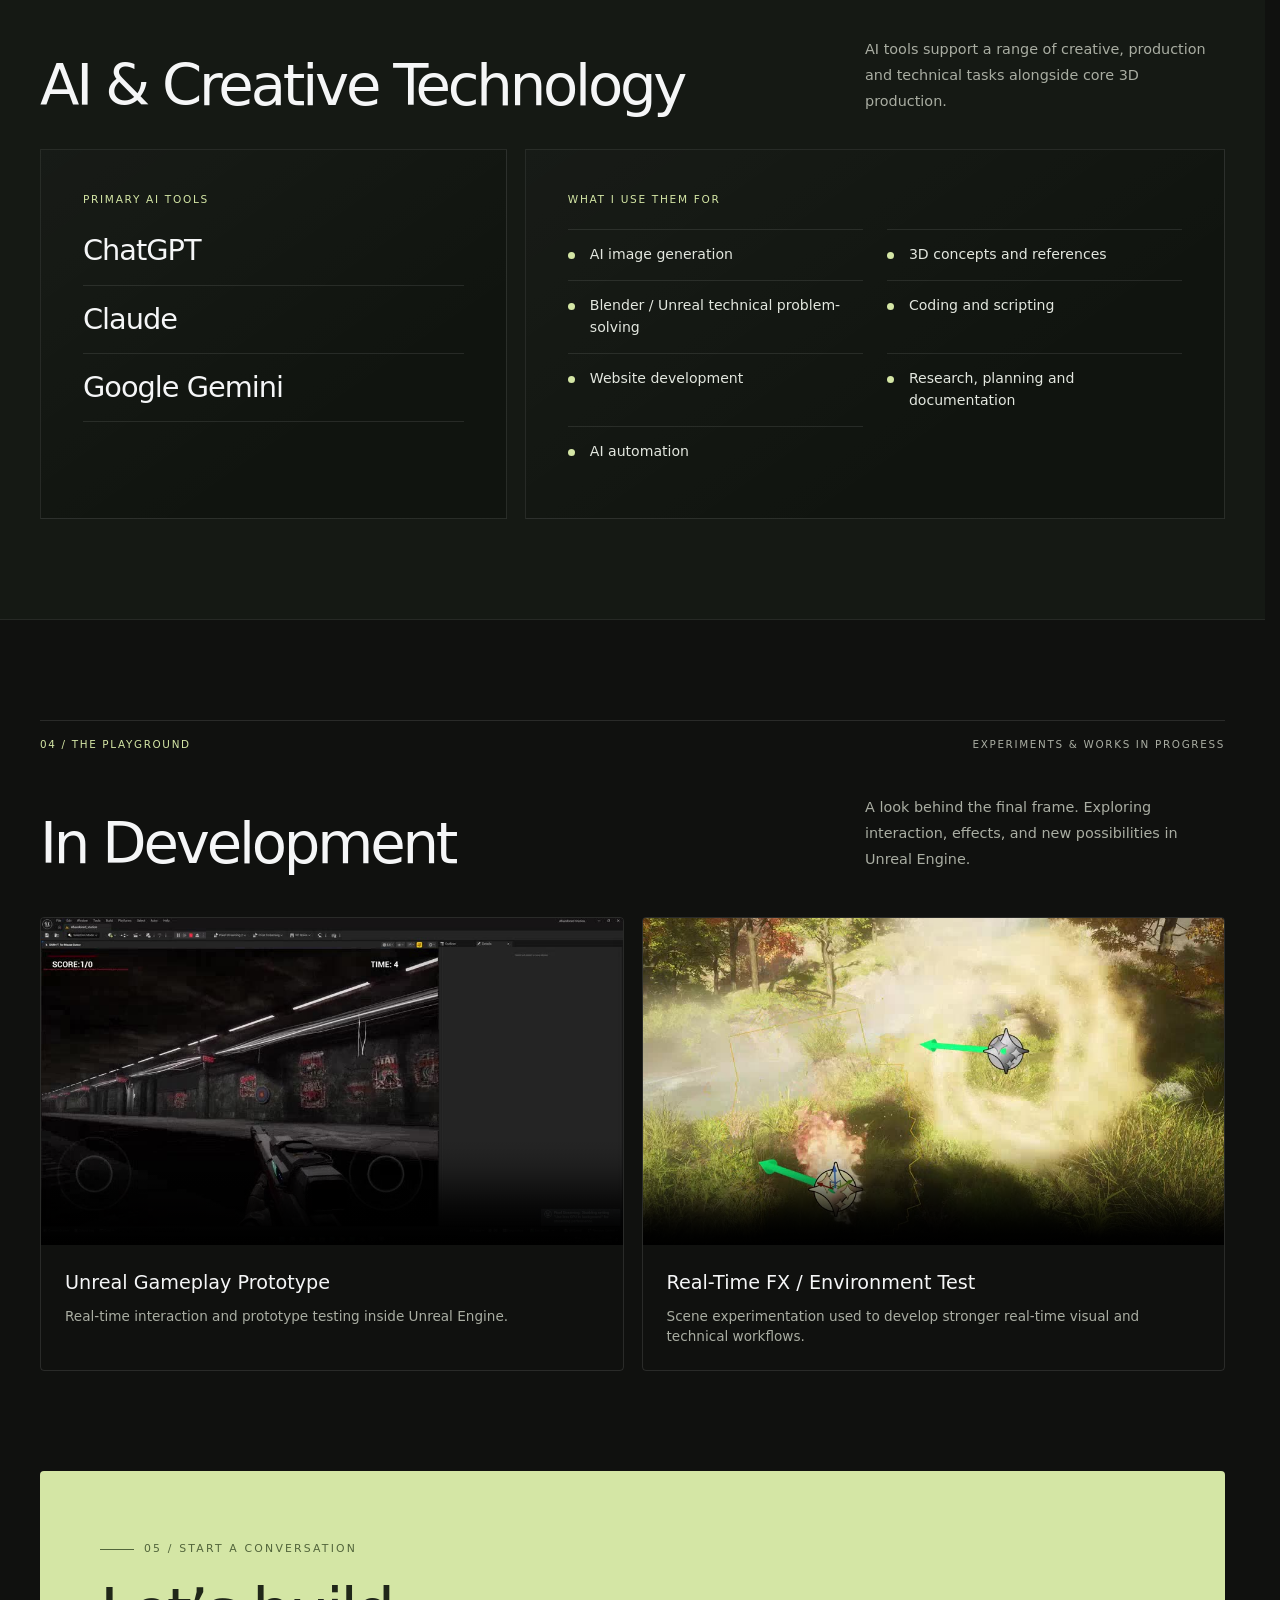
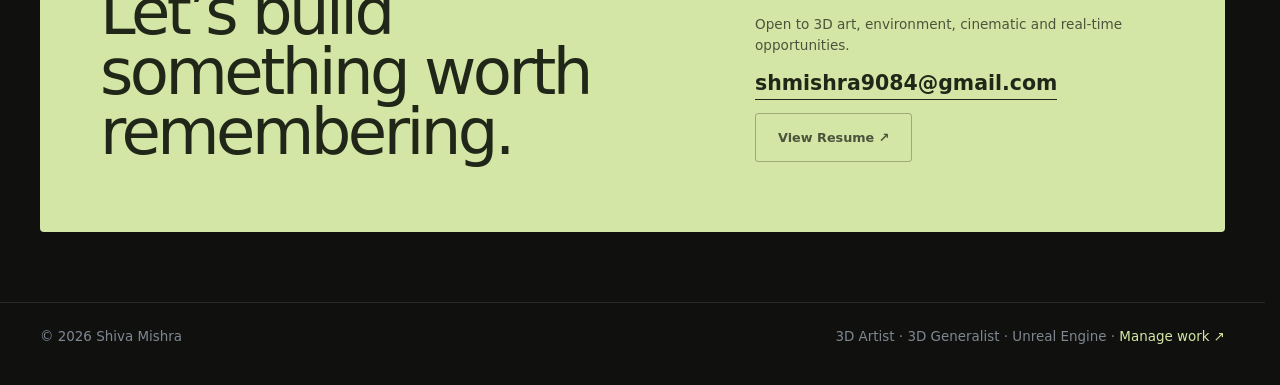
==== commit e29ecb7e: "Add AI creative technology portfolio section" ====
--- a/index.html
+++ b/index.html
@@ -133,7 +133,7 @@
       <a class="brand" href="#top">SHIVA MISHRA<span>.</span><small>3D ARTIST & GENERALIST</small></a>
       <button class="menu-toggle" type="button" aria-expanded="false" aria-controls="navigation">Menu +</button>
       <div class="nav-links" id="navigation">
-        <a href="#work">Work</a><a href="#about">About</a><a href="#process">Process</a><a href="#contact">Contact</a>
+        <a href="#work">Work</a><a href="#about">About</a><a href="#ai-creative">AI &amp; Creative Tech</a><a href="#process">Process</a><a href="#contact">Contact</a>
         <a class="resume-link" href="shiva-mishra-resume.pdf" target="_blank" rel="noopener">Resume ↗</a>
       </div>
     </div>
@@ -143,7 +143,7 @@
     <video autoplay muted loop playsinline poster="assets/projects/environment/rain-night/render-01.jpg"><source src="assets/projects/environment/rain-night/film.mp4" type="video/mp4"></video>
     <div class="wrap hero-content">
       <div class="eyebrow">3D Artist / 3D Generalist</div>
-      <h1><span class="hero-line">Worlds with feeling.</span><span class="hero-line">Stories in <em>motion.</em></span></h1>
+      <h1><span class="hero-name">SHIVA MISHRA</span><span class="hero-line hero-title">Creating Worlds for Games &amp; Film.</span></h1>
       <p class="sub">I’m <strong>Shiva Mishra</strong>. I craft cinematic environments, thoughtful product visuals, and real-time experiences in <strong>Blender & Unreal Engine</strong>.</p>
       <div class="hero-actions">
         <a class="btn primary" href="#work">Explore my work ↘</a>
@@ -218,15 +218,40 @@
           <div class="tool-groups">
             <div class="tool-row"><b>Primary</b><span>Blender · Unreal Engine</span></div>
             <div class="tool-row"><b>Working Knowledge</b><span>ZBrush · Maya · 3ds Max</span></div>
-            <div class="tool-row"><b>Supporting</b><span>Photoshop · DaVinci Resolve · Creative AI tools</span></div>
+            <div class="tool-row"><b>Supporting</b><span>Photoshop · DaVinci Resolve</span></div>
           </div>
         </div>
       </div>
     </section>
 
+    <section id="ai-creative" class="ai-creative">
+      <div class="wrap">
+        <div class="section-label"><span>03 / AI &amp; creative technology</span><span>Creative and technical workflows</span></div>
+        <div class="section-head"><h2>AI &amp; Creative Technology</h2><p>AI tools support a range of creative, production and technical tasks alongside core 3D production.</p></div>
+        <div class="ai-layout">
+          <div class="ai-tools-panel">
+            <p class="ai-overline">Primary AI Tools</p>
+            <div class="ai-tool-list"><span>ChatGPT</span><span>Claude</span><span>Google Gemini</span></div>
+          </div>
+          <div class="ai-capabilities">
+            <p class="ai-overline">What I Use Them For</p>
+            <ul>
+              <li>AI image generation</li>
+              <li>3D concepts and references</li>
+              <li>Blender / Unreal technical problem-solving</li>
+              <li>Coding and scripting</li>
+              <li>Website development</li>
+              <li>Research, planning and documentation</li>
+              <li>AI automation</li>
+            </ul>
+          </div>
+        </div>
+      </div>
+    </section>
+
     <section class="process" id="process">
       <div class="wrap">
-        <div class="section-label"><span>03 / The playground</span><span>Experiments & works in progress</span></div><div class="section-head"><h2>In Development</h2><p>A look behind the final frame. Exploring interaction, effects, and new possibilities in Unreal Engine.</p></div>
+        <div class="section-label"><span>04 / The playground</span><span>Experiments & works in progress</span></div><div class="section-head"><h2>In Development</h2><p>A look behind the final frame. Exploring interaction, effects, and new possibilities in Unreal Engine.</p></div>
         <div class="process-grid">
           <article class="process-card"><video preload="none" controls muted playsinline poster="assets/projects/gameplay/render-01.jpg"><source src="assets/projects/gameplay/film.mp4"></video><div class="process-body"><h3>Unreal Gameplay Prototype</h3><p>Real-time interaction and prototype testing inside Unreal Engine.</p></div></article>
           <article class="process-card"><video preload="none" controls muted playsinline poster="assets/projects/unreal-vfx/render-01.jpg"><source src="assets/projects/unreal-vfx/film.mp4"></video><div class="process-body"><h3>Real-Time FX / Environment Test</h3><p>Scene experimentation used to develop stronger real-time visual and technical workflows.</p></div></article>
@@ -236,7 +261,7 @@
 
     <section class="contact" id="contact">
       <div class="wrap contact-box">
-        <div><div class="eyebrow">04 / Start a conversation</div><h2>Let’s build something worth remembering.</h2></div>
+        <div><div class="eyebrow">05 / Start a conversation</div><h2>Let’s build something worth remembering.</h2></div>
         <div class="contact-right"><span>Open to 3D art, environment, cinematic and real-time opportunities.</span><a class="email" href="mailto:shmishra9084@gmail.com">shmishra9084@gmail.com</a><a class="btn" href="shiva-mishra-resume.pdf" target="_blank" rel="noopener">View Resume ↗</a></div>
       </div>
     </section>
--- a/portfolio-refinements.css
+++ b/portfolio-refinements.css
@@ -58,3 +58,39 @@
 .motion-notice{margin:12px 30px 0;padding:12px 16px;border-radius:8px;background:#d4e6a510;color:var(--accent);font-size:.8rem}
 .motion-notice[hidden]{display:none}
 @media(max-width:640px){.motion-notice{margin:12px 16px 0;font-size:.72rem}.dialog-actions{max-width:185px}}
+
+/* Hero identity and the requested Games & Film headline. */
+.hero h1{max-width:1050px;font-size:clamp(3.4rem,8vw,7.2rem);line-height:.96;font-weight:500;letter-spacing:-.065em}
+.hero-name{display:block;color:#fff;letter-spacing:-.075em}
+.hero-title{display:block;margin-top:14px;color:var(--accent);font-family:Georgia,serif;font-size:clamp(2rem,4.2vw,4.15rem);line-height:1.04;letter-spacing:-.045em}
+@media(max-width:560px){.hero h1{font-size:clamp(3rem,13vw,4.5rem)}.hero-title{font-size:clamp(2rem,8.4vw,2.8rem);margin-top:12px}}
+@media(max-width:400px){.hero h1{font-size:clamp(2.55rem,12vw,3rem)}.hero-title{font-size:clamp(1.75rem,7.8vw,2.1rem)}}
+
+/* Dedicated AI section; core 3D tools remain listed separately. */
+.ai-creative{background:#151914;border-block:1px solid #ffffff12}
+.ai-creative .section-head{margin-bottom:34px}
+.ai-layout{display:grid;grid-template-columns:.8fr 1.2fr;gap:18px}
+.ai-tools-panel,.ai-capabilities{border:1px solid #ffffff18;background:linear-gradient(145deg,#ffffff08,transparent 70%),#10140f;padding:clamp(24px,4vw,42px)}
+.ai-overline{margin:0 0 22px;color:var(--accent);font-size:.66rem;letter-spacing:.16em;text-transform:uppercase}
+.ai-tool-list{display:grid;gap:12px}
+.ai-tool-list span{border-bottom:1px solid #ffffff18;padding:0 0 12px;font-size:clamp(1.2rem,2.4vw,1.8rem);letter-spacing:-.035em}
+.ai-capabilities ul{list-style:none;padding:0;margin:0;display:grid;grid-template-columns:1fr 1fr;gap:0 24px}
+.ai-capabilities li{position:relative;padding:14px 0 14px 22px;border-top:1px solid #ffffff18;color:#e3e7df;font-size:.88rem;line-height:1.55}
+.ai-capabilities li:before{content:"";position:absolute;left:0;top:22px;width:7px;height:7px;border-radius:50%;background:var(--accent)}
+@media(max-width:760px){.ai-layout{grid-template-columns:1fr}.ai-capabilities ul{grid-template-columns:1fr 1fr}}
+@media(max-width:480px){.ai-capabilities ul{grid-template-columns:1fr}}
+
+/* Give empty character render slots an intentional preview treatment. */
+#work .project[href*="male-character-02"] .media,
+#work .project[href*="female-character-01"] .media{background:#141813;overflow:hidden}
+#work .project[href*="male-character-02"] .media img,
+#work .project[href*="female-character-01"] .media img{opacity:0}
+#work .project[href*="male-character-02"] .project-orbit-preview,
+#work .project[href*="female-character-01"] .project-orbit-preview{display:none!important}
+#work .project[href*="male-character-02"] .media:before,
+#work .project[href*="female-character-01"] .media:before{content:"";position:absolute;inset:0;background:radial-gradient(ellipse at 72% 32%,#d4e6a51a,transparent 34%),radial-gradient(ellipse at 25% 90%,#74836a24,transparent 45%),linear-gradient(135deg,#222920,#111510 64%,#1c211a)}
+#work .project[href*="male-character-02"] .media:after,
+#work .project[href*="female-character-01"] .media:after{position:absolute;inset:auto 24px 28px;white-space:pre-line;color:#f2f3ee;line-height:1.6;font-size:.76rem;letter-spacing:.08em;text-transform:uppercase}
+#work .project[href*="male-character-02"] .media:after{content:"Character Study\A Male Character 02\A Render preview pending"}
+#work .project[href*="female-character-01"] .media:after{content:"Character Study\A Female Character 01\A Render preview pending"}
+@media(max-width:640px){#work .project[href*="male-character-02"] .media:after,#work .project[href*="female-character-01"] .media:after{inset:auto 18px 22px;font-size:.68rem}}
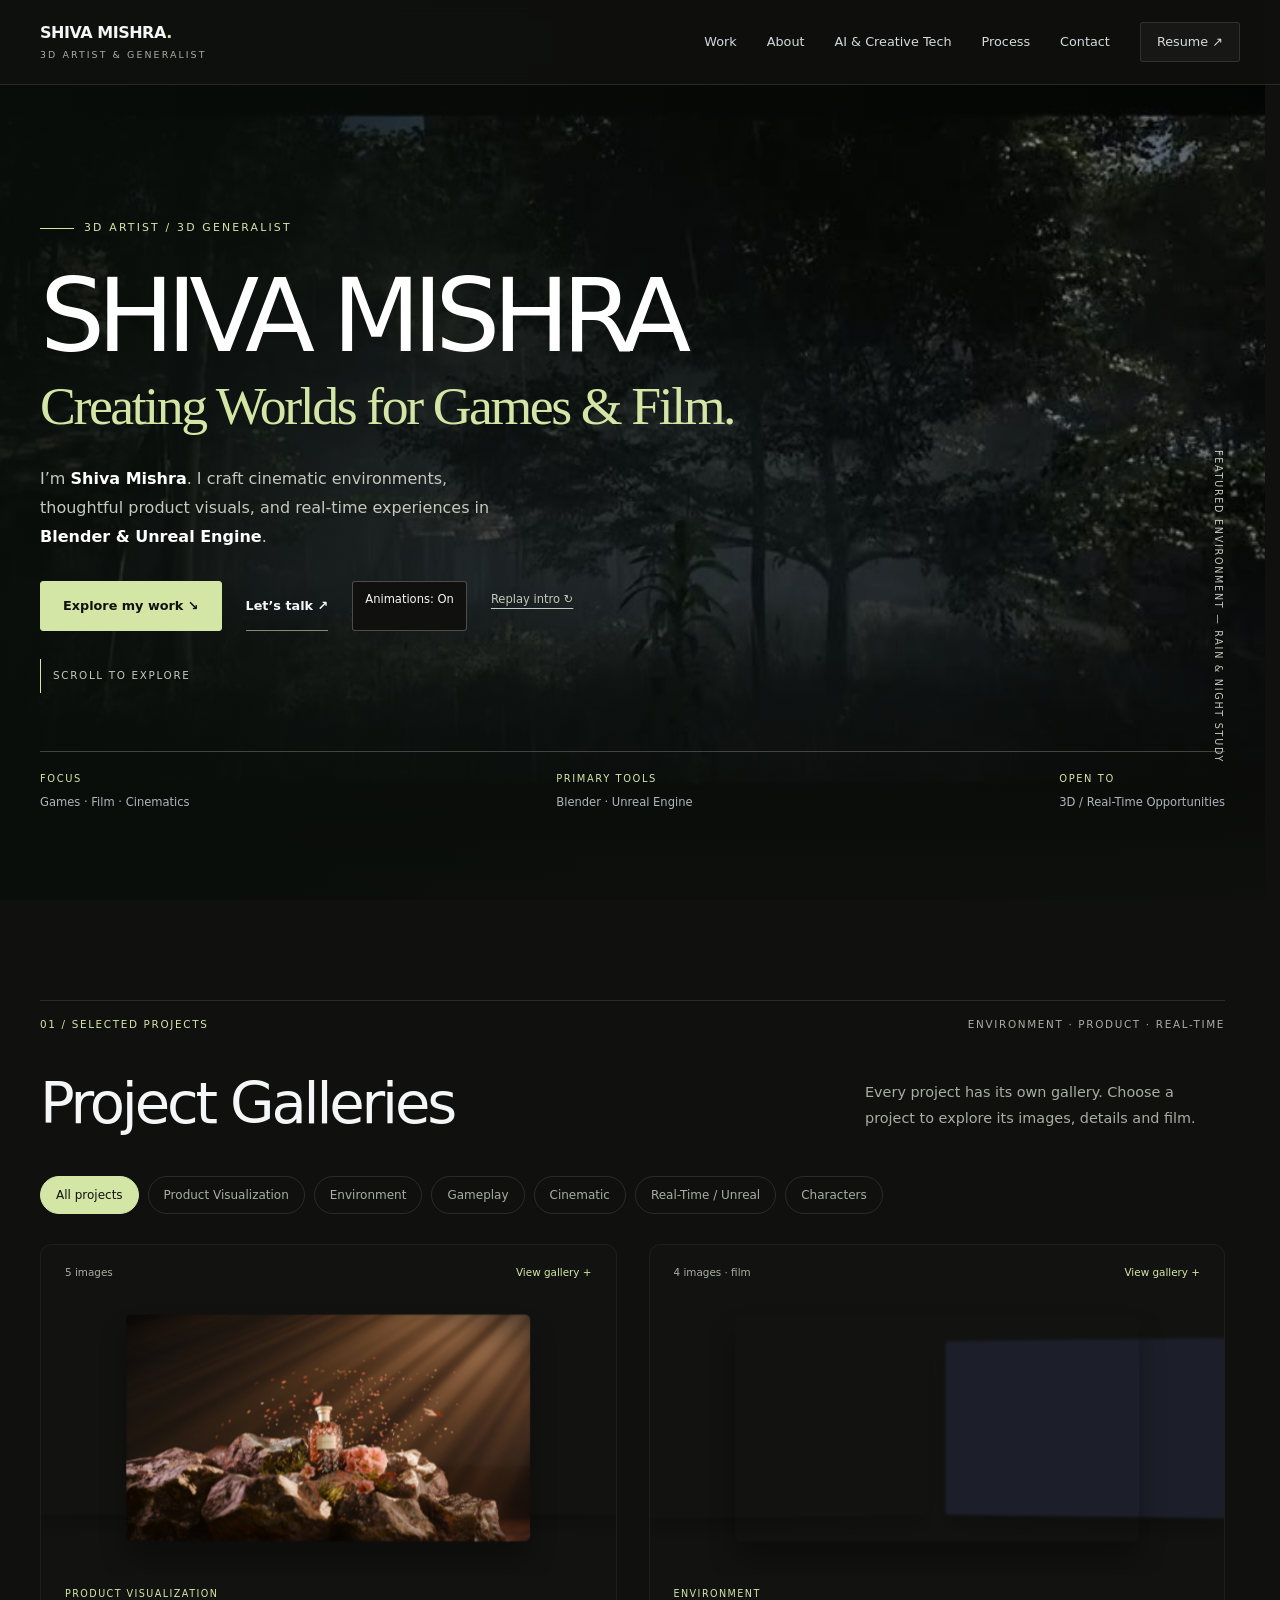
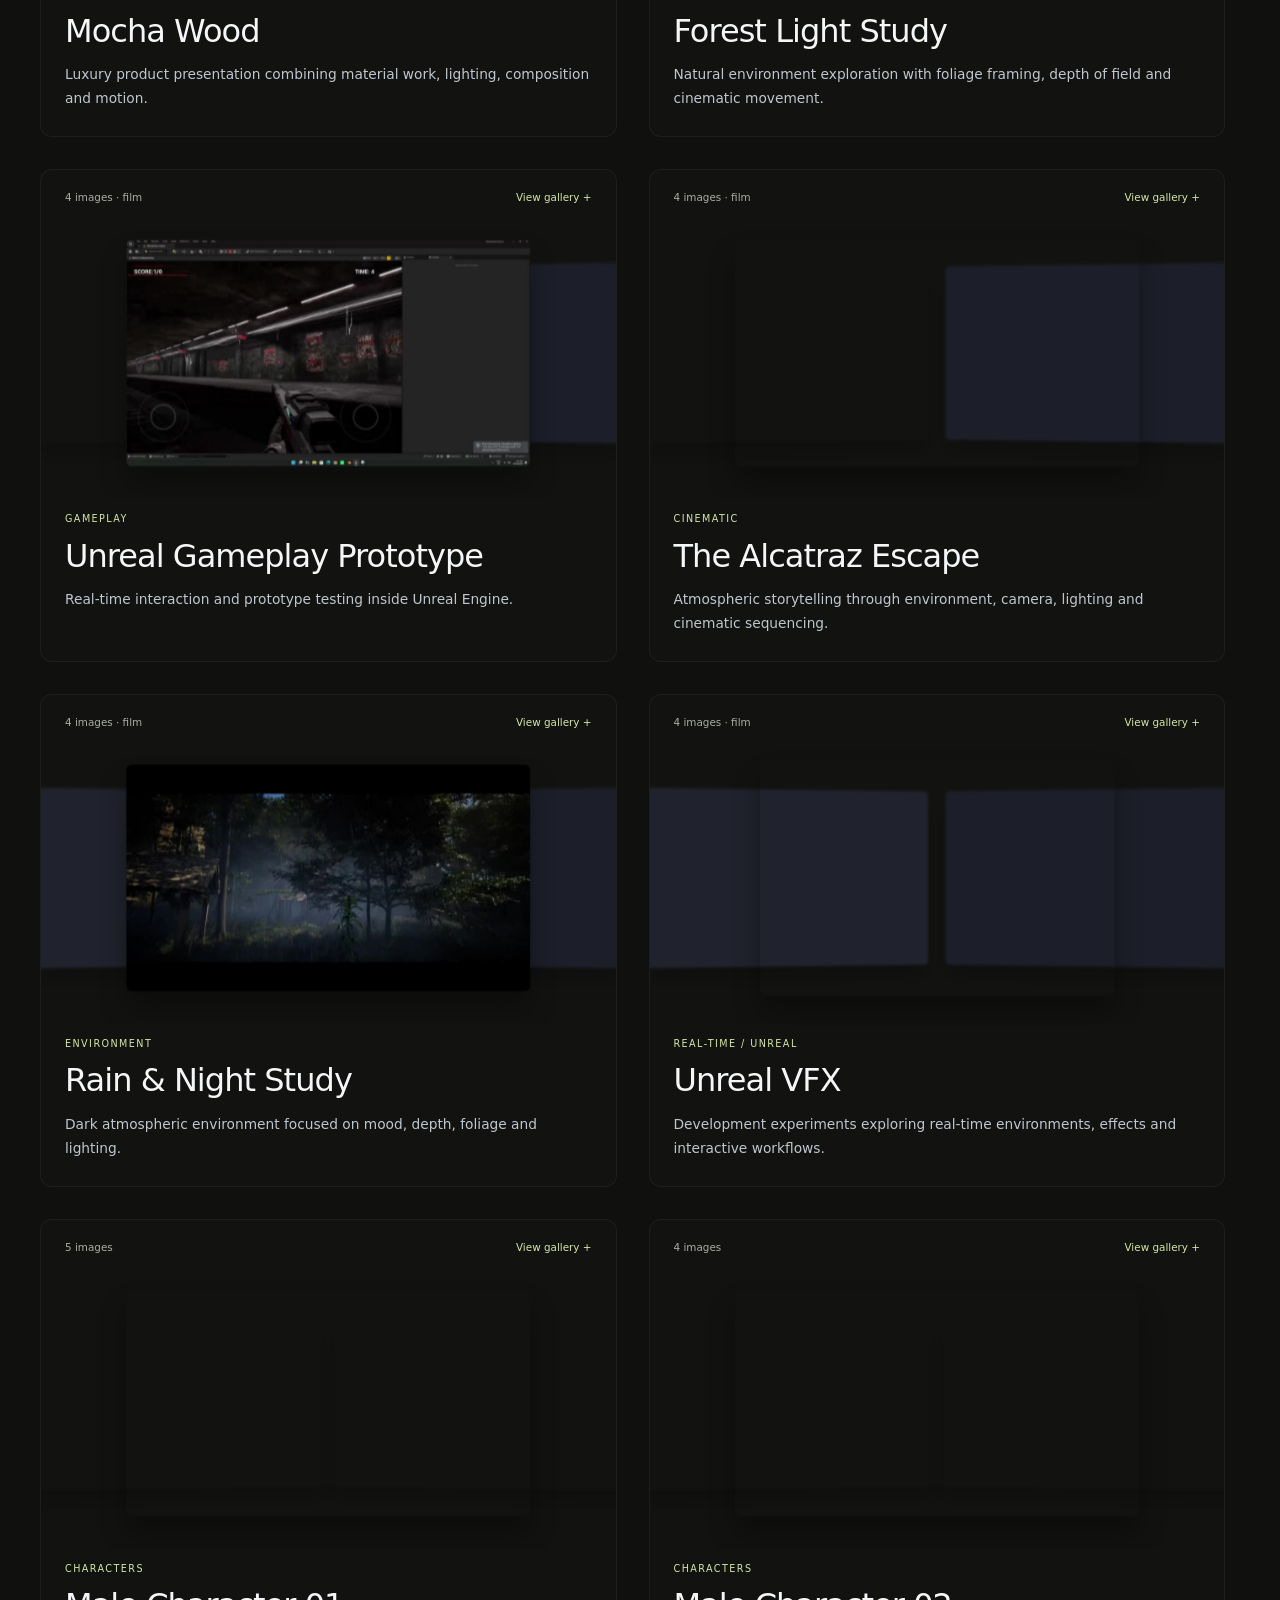
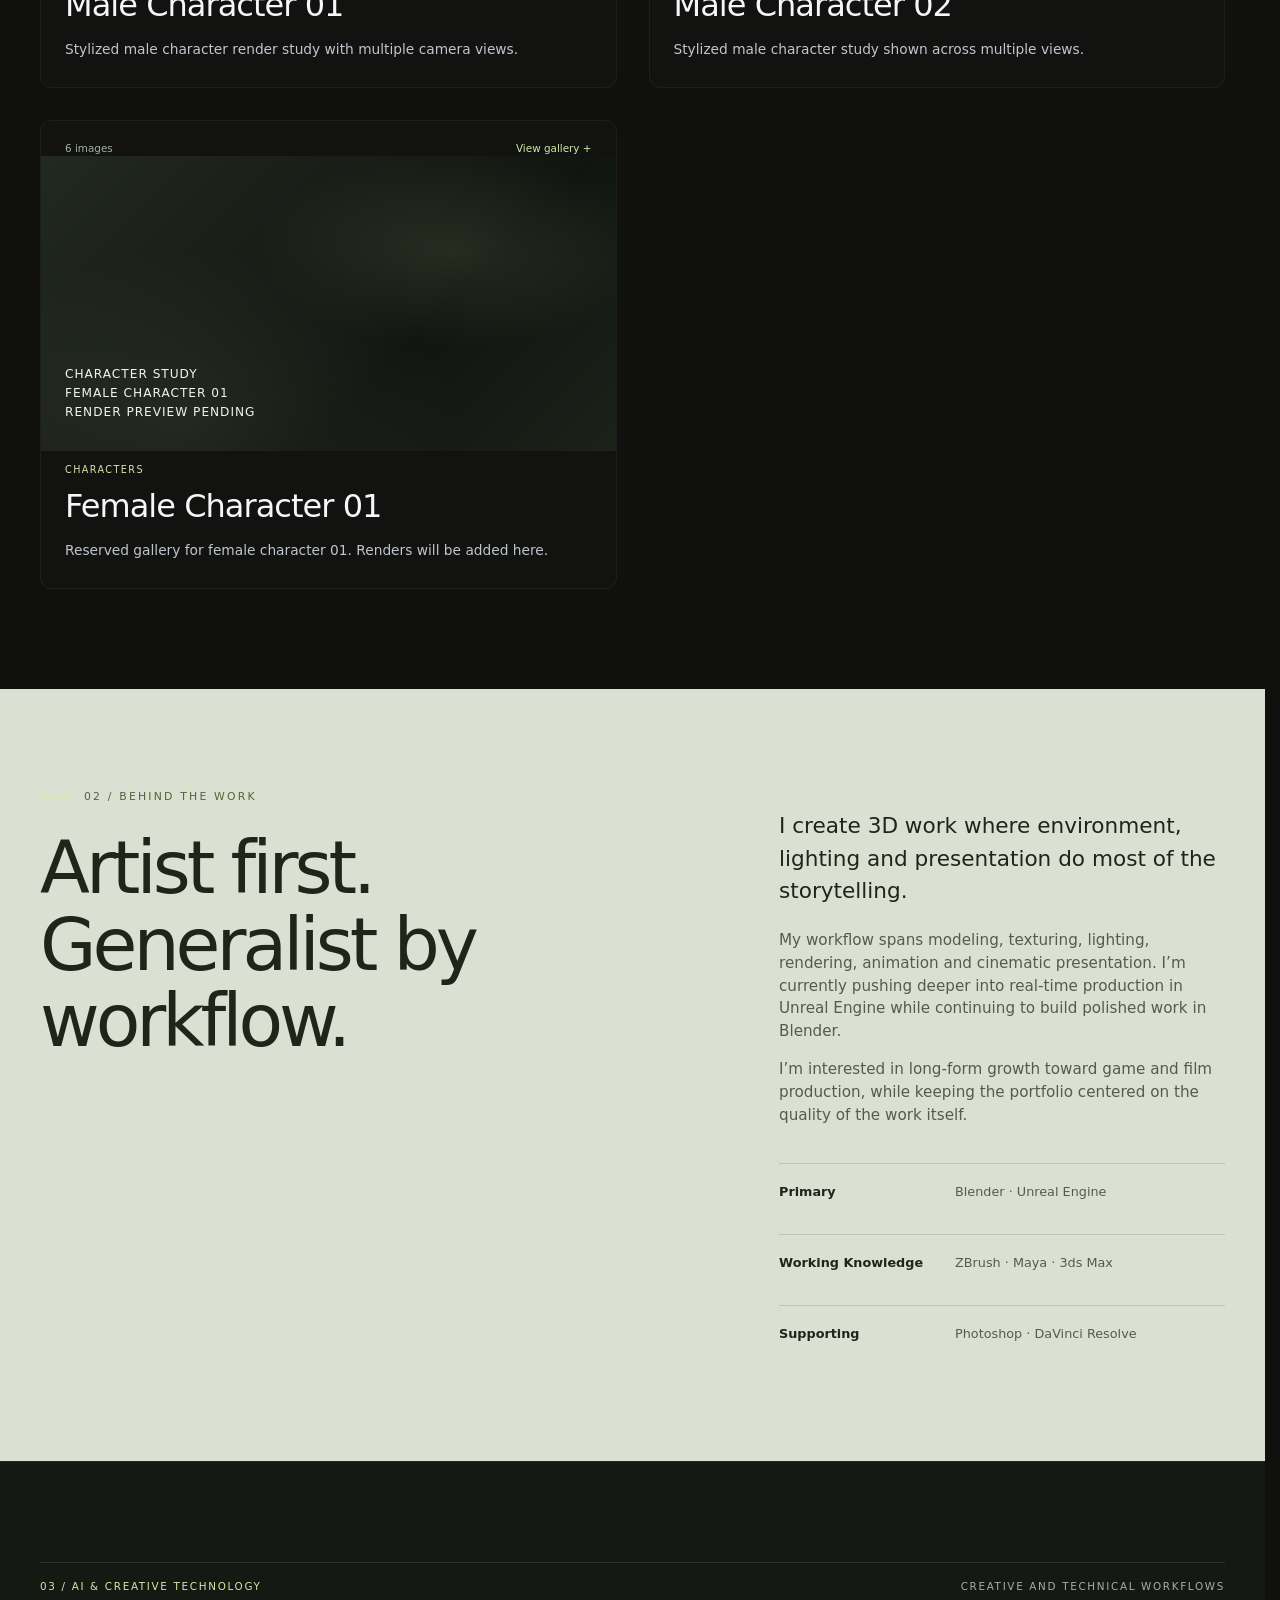
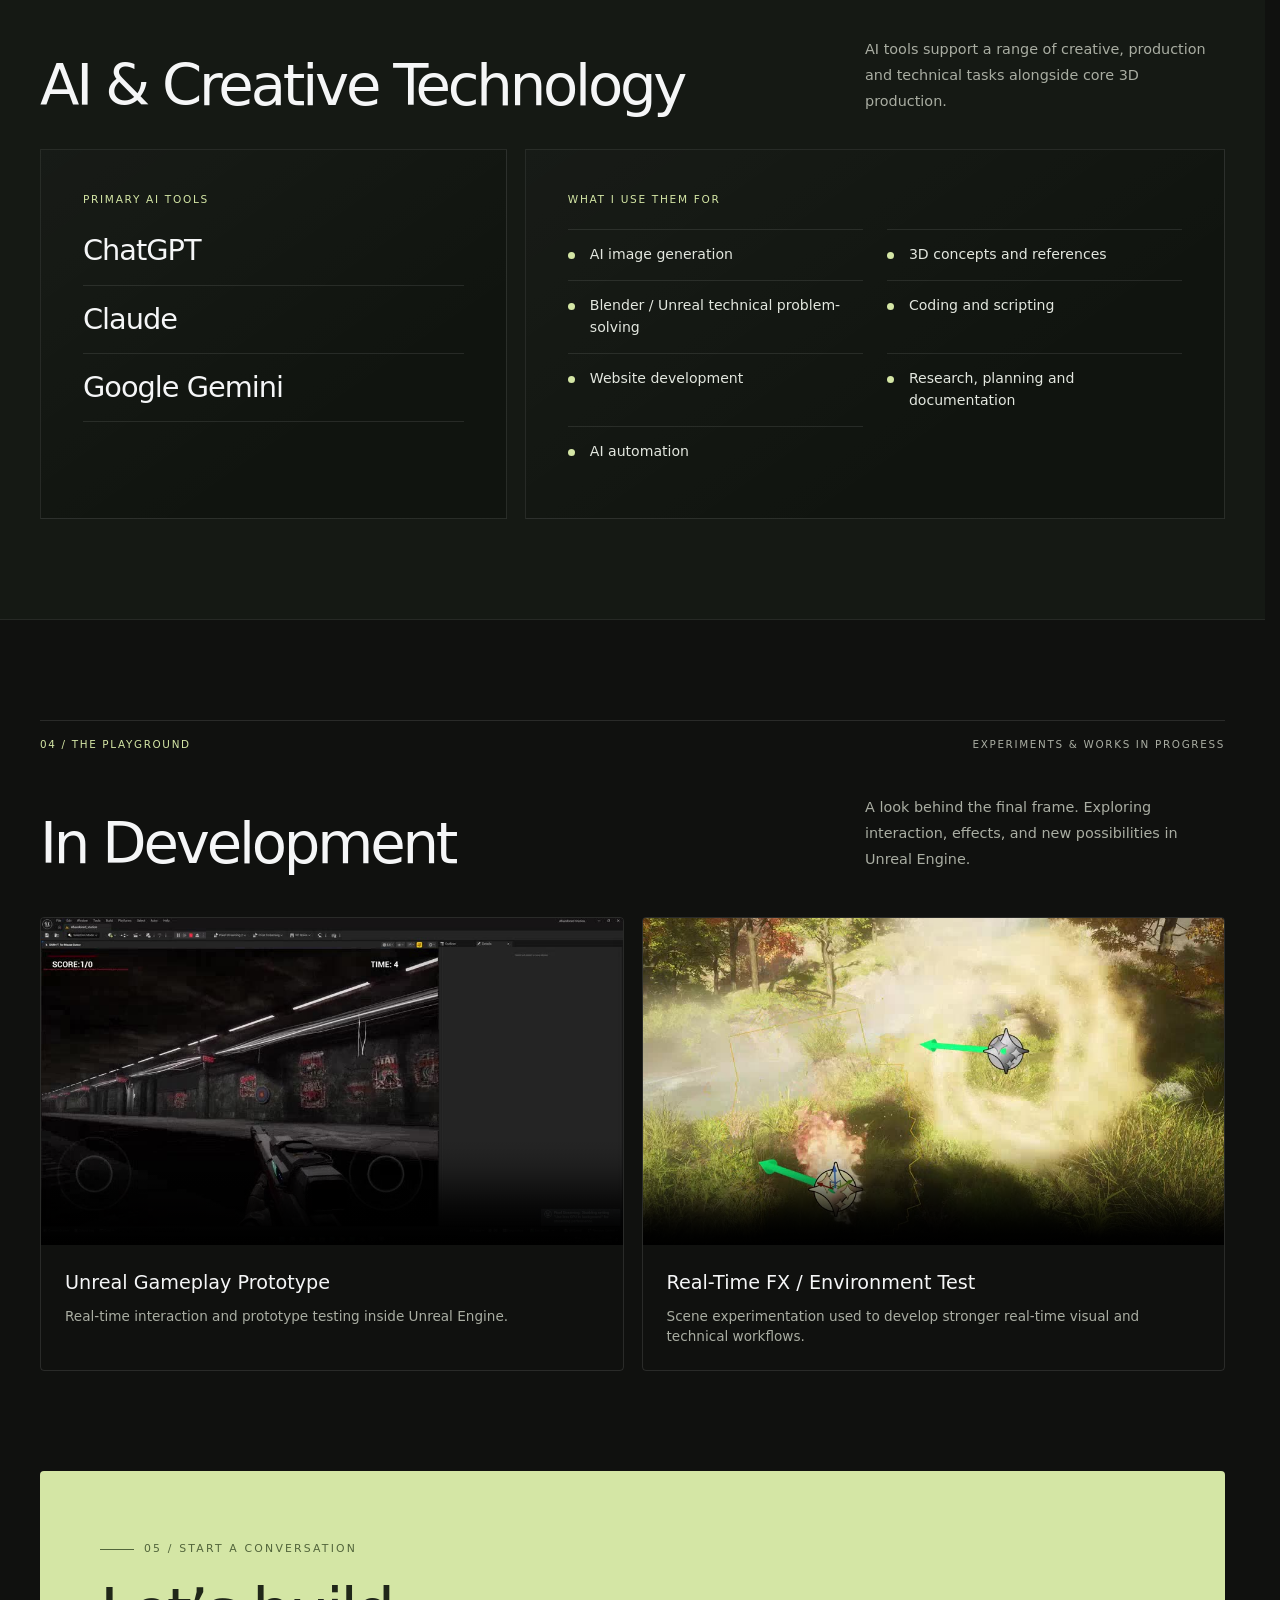
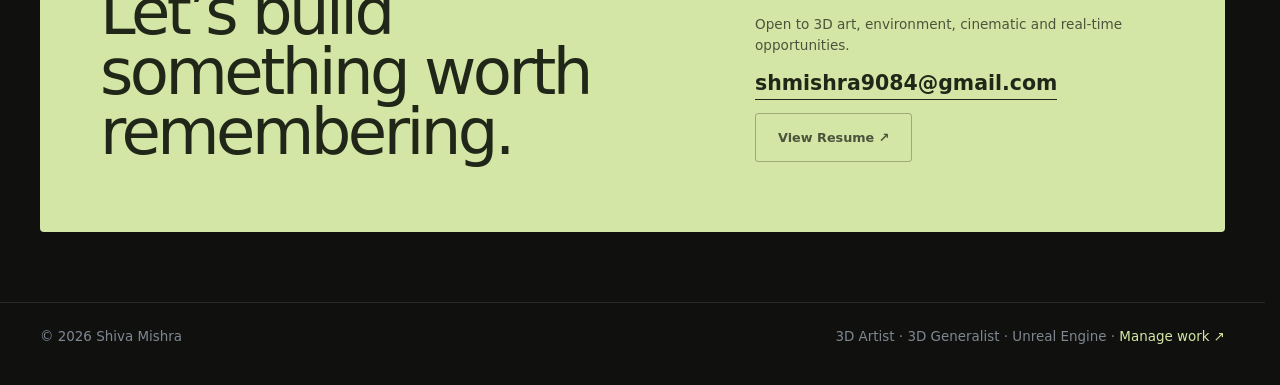
==== commit 4d3ca5a1: "Show uploaded Male Character 02 renders" ====
--- a/index.html
+++ b/index.html
@@ -6,7 +6,7 @@
   <meta name="description" content="Shiva Mishra — 3D Artist & 3D Generalist. Environments, cinematics, product visualization and real-time 3D." />
   <title>Shiva Mishra — 3D Artist & 3D Generalist</title>
   <link rel="stylesheet" href="orbit-carousel.css?v=20261102-motion-controls-1">
-  <link rel="stylesheet" href="portfolio-refinements.css?v=20261102-dark-glass-1">
+  <link rel="stylesheet" href="portfolio-refinements.css?v=20261106-male-render-1">
   <style>
     :root{
       --bg:#08090b; --panel:#101216; --panel2:#15181d; --text:#f5f6f7; --muted:#9ca4ae;
@@ -197,8 +197,8 @@
             <div class="project-copy"><span class="tag">Characters</span><h3>Male Character 01</h3><p>Stylized male character render study with multiple camera views.</p></div>
           </a>
           <a class="project half" href="gallery.html?project=male-character-02">
-            <div class="media"><img loading="lazy" decoding="async" src="assets/projects/characters/male-02/render-01.png" alt="Male Character 02 — render slot 01"></div>
-            <div class="project-copy"><span class="tag">Characters</span><h3>Male Character 02</h3><p>Reserved gallery for male character 02. Renders will be added here.</p></div>
+            <div class="media"><img loading="lazy" decoding="async" src="assets/projects/characters/male-02/render-01.jpg" alt="Male Character 02 — render 01"></div>
+            <div class="project-copy"><span class="tag">Characters</span><h3>Male Character 02</h3><p>Stylized male character study shown across multiple views.</p></div>
           </a>
           <a class="project half" href="gallery.html?project=female-character-01">
             <div class="media"><img loading="lazy" decoding="async" src="assets/projects/characters/female-01/render-01.jpg" alt="Female Character 01 — render slot 01"></div>
--- a/portfolio-refinements.css
+++ b/portfolio-refinements.css
@@ -81,16 +81,10 @@
 @media(max-width:480px){.ai-capabilities ul{grid-template-columns:1fr}}
 
 /* Give empty character render slots an intentional preview treatment. */
-#work .project[href*="male-character-02"] .media,
 #work .project[href*="female-character-01"] .media{background:#141813;overflow:hidden}
-#work .project[href*="male-character-02"] .media img,
 #work .project[href*="female-character-01"] .media img{opacity:0}
-#work .project[href*="male-character-02"] .project-orbit-preview,
 #work .project[href*="female-character-01"] .project-orbit-preview{display:none!important}
-#work .project[href*="male-character-02"] .media:before,
 #work .project[href*="female-character-01"] .media:before{content:"";position:absolute;inset:0;background:radial-gradient(ellipse at 72% 32%,#d4e6a51a,transparent 34%),radial-gradient(ellipse at 25% 90%,#74836a24,transparent 45%),linear-gradient(135deg,#222920,#111510 64%,#1c211a)}
-#work .project[href*="male-character-02"] .media:after,
 #work .project[href*="female-character-01"] .media:after{position:absolute;inset:auto 24px 28px;white-space:pre-line;color:#f2f3ee;line-height:1.6;font-size:.76rem;letter-spacing:.08em;text-transform:uppercase}
-#work .project[href*="male-character-02"] .media:after{content:"Character Study\A Male Character 02\A Render preview pending"}
 #work .project[href*="female-character-01"] .media:after{content:"Character Study\A Female Character 01\A Render preview pending"}
-@media(max-width:640px){#work .project[href*="male-character-02"] .media:after,#work .project[href*="female-character-01"] .media:after{inset:auto 18px 22px;font-size:.68rem}}
+@media(max-width:640px){#work .project[href*="female-character-01"] .media:after{inset:auto 18px 22px;font-size:.68rem}}
